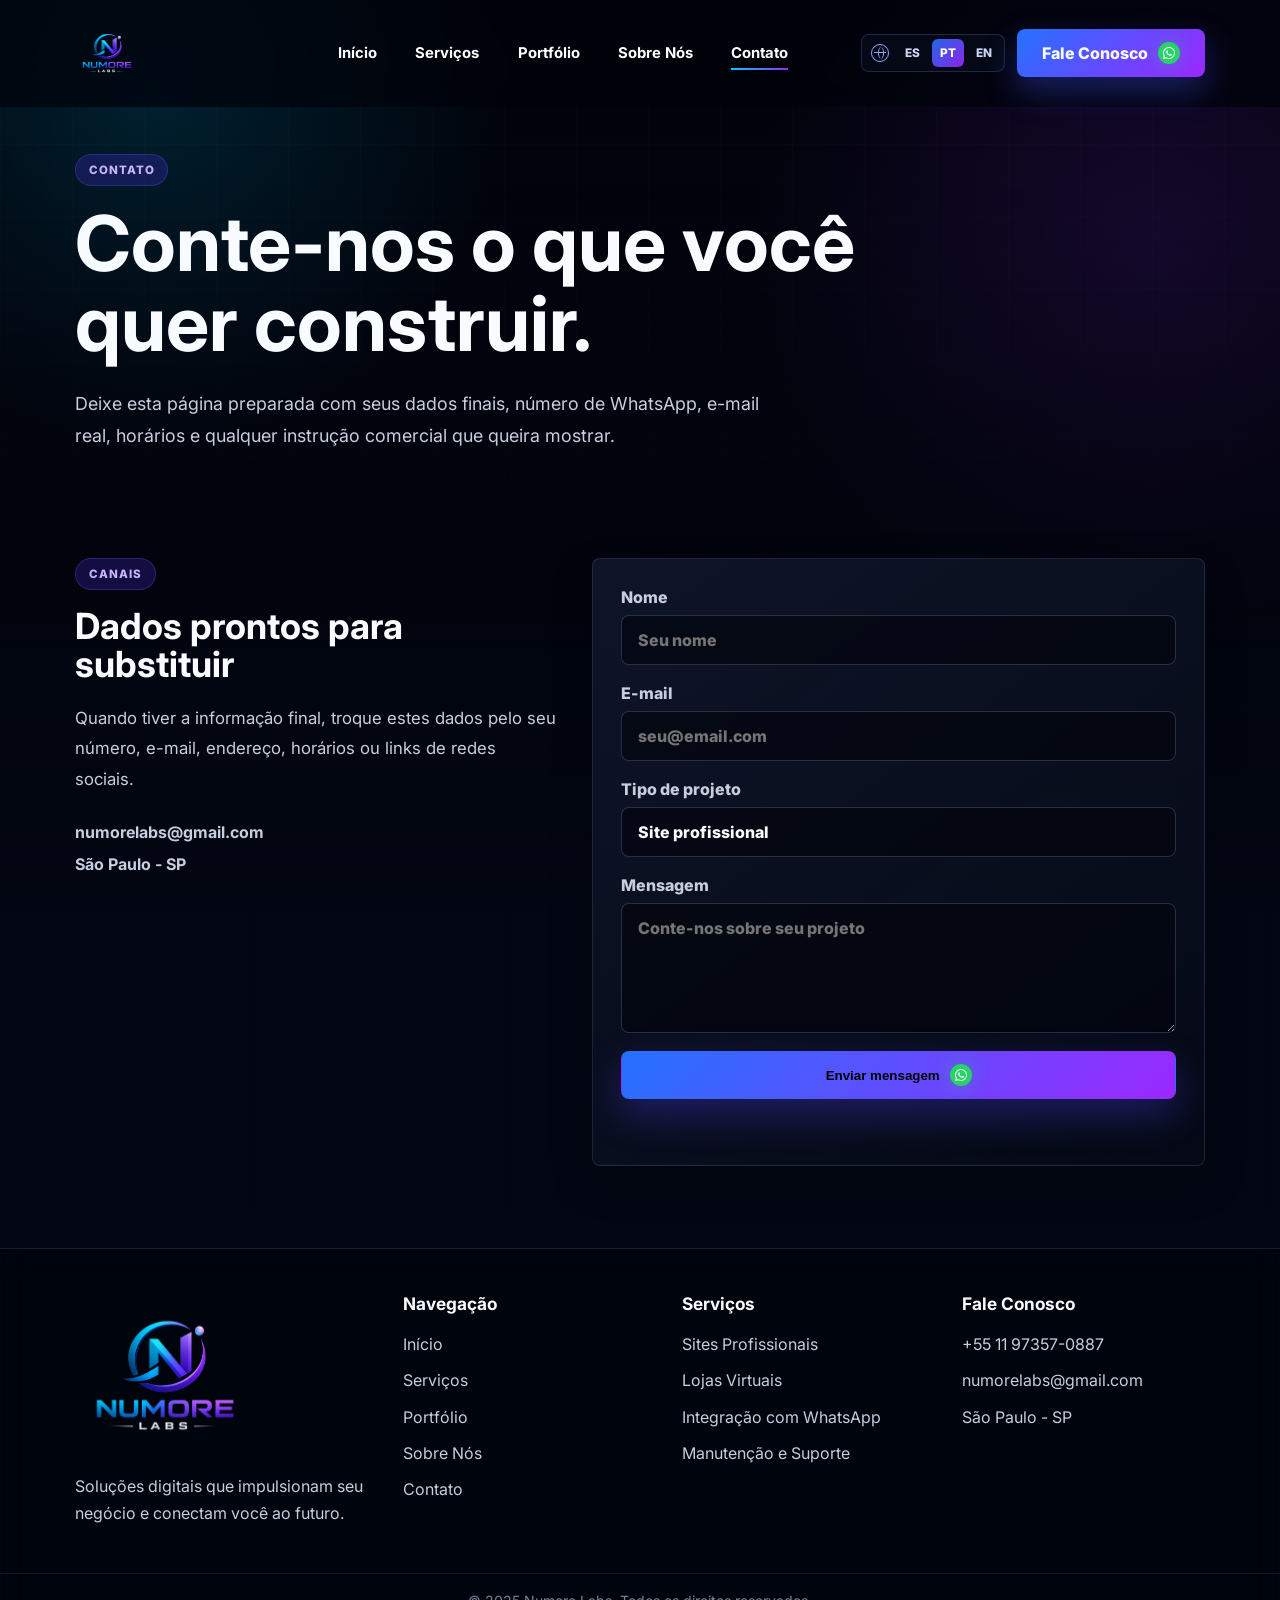
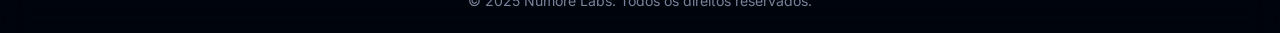
==== contacto.html @ 479042dc "Remove pending WhatsApp contact link" ====
﻿<!DOCTYPE html>
<html lang="pt-BR">
  <head>
    <meta charset="UTF-8" />
    <meta name="viewport" content="width=device-width, initial-scale=1.0" />
    <meta name="description" content="Contato da Numore Labs para solicitar uma proposta web." data-i18n-meta="meta.contact" />
    <title data-i18n-title="title.contact">Contato | Numore Labs</title>
    <link rel="icon" type="image/png" href="assets/numore-logo.png" />
    <link rel="apple-touch-icon" href="assets/numore-logo.png" />
    <link rel="preconnect" href="https://fonts.googleapis.com" />
    <link rel="preconnect" href="https://fonts.gstatic.com" crossorigin />
    <link href="https://fonts.googleapis.com/css2?family=Inter:wght@400;500;600;700;800&display=swap" rel="stylesheet" />
    <link rel="stylesheet" href="styles.css" />
  </head>
  <body data-page="contacto">
    <header class="site-header" data-header><a class="brand" href="index.html" aria-label="Numore Labs"><img src="assets/numore-logo.png" alt="Logo Numore Labs" /></a><nav class="mobile-quick-nav" aria-label="Navegación rápida"><a href="servicios.html" data-i18n="nav.services">Serviços</a><a href="portafolio.html" data-i18n="nav.portfolio">Portfólio</a></nav><button class="menu-toggle" type="button" aria-label="Abrir menu" aria-expanded="false" data-menu-toggle><span></span><span></span><span></span></button><nav class="main-nav" data-nav><a href="index.html" data-nav-page="inicio" data-i18n="nav.home">InÃ­cio</a><a href="servicios.html" data-nav-page="servicios" data-i18n="nav.services">ServiÃ§os</a><a href="portafolio.html" data-nav-page="portafolio" data-i18n="nav.portfolio">PortfÃ³lio</a><a href="sobre-nosotros.html" data-nav-page="nosotros" data-i18n="nav.about">Sobre NÃ³s</a><a href="contacto.html" data-nav-page="contacto" data-i18n="nav.contact">Contato</a></nav><div class="header-actions"><div class="language-switcher" aria-label="Idioma"><span class="language-icon" aria-hidden="true"></span><button type="button" data-lang="es">ES</button><button type="button" data-lang="pt">PT</button><button type="button" data-lang="en">EN</button></div><a class="header-cta whatsapp-link" href="contacto.html"><span data-i18n="common.talk">Fale Conosco</span><span class="wa-icon" aria-hidden="true"></span></a></div></header>
    <main>
      <section class="page-hero section-shell"><span class="eyebrow" data-i18n="nav.contact">Contato</span><h1 data-i18n="contact.heroTitle">Conte-nos o que vocÃª quer construir.</h1><p data-i18n="contact.heroText">Deixe esta pÃ¡gina preparada com seus dados finais, nÃºmero de WhatsApp, e-mail real, horÃ¡rios e qualquer instruÃ§Ã£o comercial que queira mostrar.</p></section>
      <section class="contact section-shell">
        <div class="contact-copy"><span class="section-kicker" data-i18n="contact.channels">Canais</span><h2 data-i18n="contact.infoTitle">Dados prontos para substituir</h2><p data-i18n="contact.infoText">Quando tiver a informaÃ§Ã£o final, troque estes dados pelo seu nÃºmero, e-mail, endereÃ§o, horÃ¡rios ou links de redes sociais.</p><div class="contact-list"><a href="mailto:numorelabs@gmail.com">numorelabs@gmail.com</a><span data-i18n="footer.location">SÃ£o Paulo - SP</span></div></div>
        <form class="contact-form" data-contact-form>
          <label><span data-i18n="form.name">Nome</span><input type="text" name="name" placeholder="Seu nome" data-i18n-placeholder="form.namePlaceholder" required /></label>
          <label><span data-i18n="form.email">E-mail</span><input type="email" name="email" placeholder="seu@email.com" data-i18n-placeholder="form.emailPlaceholder" required /></label>
          <label><span data-i18n="form.project">Tipo de projeto</span><select name="project"><option data-i18n="form.optionWeb">Site profissional</option><option data-i18n="form.optionStore">Loja virtual</option><option data-i18n="form.optionWhatsapp">IntegraÃ§Ã£o com WhatsApp</option><option data-i18n="form.optionSupport">ManutenÃ§Ã£o e suporte</option></select></label>
          <label><span data-i18n="form.message">Mensagem</span><textarea name="message" rows="5" placeholder="Conte-nos sobre seu projeto" data-i18n-placeholder="form.messagePlaceholder" required></textarea></label>
          <button class="btn btn-primary whatsapp-link" type="submit"><span data-i18n="form.submit">Enviar mensagem</span><span class="wa-icon" aria-hidden="true"></span></button>
          <p class="form-note" data-form-note aria-live="polite"></p>
        </form>
      </section>
    </main>
    <footer class="site-footer"><div class="footer-grid section-shell"><div class="footer-brand"><img src="assets/numore-logo.png" alt="Logo Numore Labs" /><p data-i18n="footer.blurb">SoluÃ§Ãµes digitais que impulsionam seu negÃ³cio e conectam vocÃª ao futuro.</p></div><div><h3 data-i18n="footer.navigation">NavegaÃ§Ã£o</h3><a href="index.html" data-i18n="nav.home">InÃ­cio</a><a href="servicios.html" data-i18n="nav.services">ServiÃ§os</a><a href="portafolio.html" data-i18n="nav.portfolio">PortfÃ³lio</a><a href="sobre-nosotros.html" data-i18n="nav.about">Sobre NÃ³s</a><a href="contacto.html" data-i18n="nav.contact">Contato</a></div><div><h3 data-i18n="nav.services">ServiÃ§os</h3><a href="servicios.html#sitios-profesionales" data-i18n="services.web.title">Sites Profissionais</a><a href="servicios.html#tiendas-virtuales" data-i18n="services.store.title">Lojas Virtuais</a><a href="servicios.html#whatsapp" data-i18n="services.whatsapp.title">IntegraÃ§Ã£o com WhatsApp</a><a href="servicios.html#mantenimiento" data-i18n="services.support.title">ManutenÃ§Ã£o e Suporte</a></div><div><h3 data-i18n="common.talk">Fale Conosco</h3><a href="#">+55 11 97357-0887</a><a href="mailto:numorelabs@gmail.com">numorelabs@gmail.com</a><span data-i18n="footer.location">SÃ£o Paulo - SP</span></div></div><p class="copyright" data-i18n="footer.copy">Â© 2025 Numore Labs. Todos os direitos reservados.</p></footer>
    <script src="script.js"></script>
  </body>
</html>
---- styles.css ----
:root {
  --bg: #020611;
  --bg-soft: #050a18;
  --panel: rgba(11, 17, 33, 0.82);
  --panel-strong: rgba(13, 20, 38, 0.94);
  --line: rgba(123, 151, 230, 0.18);
  --text: #f8fbff;
  --muted: #c7cede;
  --blue: #2472ff;
  --cyan: #00c8ff;
  --purple: #9c28ff;
  --green: #36ff86;
  --shadow: 0 24px 70px rgba(0, 0, 0, 0.48);
}

* {
  box-sizing: border-box;
}

html {
  overflow-x: hidden;
  scroll-behavior: smooth;
}

body {
  position: relative;
  margin: 0;
  min-height: 100vh;
  color: var(--text);
  font-family: "Inter", Arial, sans-serif;
  background:
    radial-gradient(circle at 12% 6%, rgba(0, 200, 255, 0.18), transparent 22rem),
    radial-gradient(circle at 90% 15%, rgba(156, 40, 255, 0.18), transparent 25rem),
    linear-gradient(180deg, #01030a 0%, #030714 38%, #030713 100%);
  overflow-x: hidden;
}

body::before {
  position: fixed;
  inset: 0;
  z-index: 0;
  pointer-events: none;
  content: "";
  background: linear-gradient(180deg, rgba(1, 3, 10, 0.08), rgba(1, 3, 10, 0.7) 42rem);
}

body::after {
  position: fixed;
  inset: 0;
  z-index: 0;
  pointer-events: none;
  content: "";
  background:
    linear-gradient(rgba(255, 255, 255, 0.018) 1px, transparent 1px),
    linear-gradient(90deg, rgba(255, 255, 255, 0.018) 1px, transparent 1px);
  background-size: 72px 72px, 72px 72px;
  mask-image: linear-gradient(to bottom, black, transparent 44rem);
}

main {
  position: relative;
  z-index: 1;
}

main::before {
  position: absolute;
  inset: 620px 0 auto;
  z-index: -1;
  height: calc(100% - 620px);
  content: "";
  background: linear-gradient(180deg, rgba(3, 7, 19, 0.3), rgba(3, 7, 19, 0.92) 18rem);
}

a {
  color: inherit;
  text-decoration: none;
}

img {
  display: block;
  max-width: 100%;
}

.section-shell {
  width: min(1130px, calc(100% - 40px));
  margin: 0 auto;
}

.site-header {
  position: fixed;
  top: 0;
  left: 0;
  z-index: 20;
  display: grid;
  width: 100%;
  grid-template-columns: auto 1fr auto;
  align-items: center;
  gap: 28px;
  padding: 24px max(22px, calc((100vw - 1130px) / 2));
  border-bottom: 1px solid transparent;
  background: rgba(1, 4, 12, 0.74);
  backdrop-filter: blur(18px);
  transition: border-color 180ms ease, background 180ms ease;
}

.header-actions {
  display: flex;
  align-items: center;
  gap: 12px;
}

.site-footer {
  position: relative;
  z-index: 1;
}

.site-header.is-scrolled {
  border-color: var(--line);
  background: rgba(2, 4, 12, 0.94);
}

.brand img {
  width: 190px;
  height: 58px;
  object-fit: contain;
  object-position: left center;
}

.main-nav {
  display: flex;
  align-items: center;
  justify-content: center;
  gap: clamp(22px, 3vw, 42px);
  color: #ffffff;
  font-size: 0.93rem;
  font-weight: 700;
}

.mobile-quick-nav {
  display: none;
}

.main-nav a {
  position: relative;
  padding: 8px 0;
  transition: color 180ms ease;
}

.main-nav a::after {
  position: absolute;
  right: 0;
  bottom: 0;
  left: 0;
  height: 2px;
  content: "";
  background: linear-gradient(90deg, var(--cyan), var(--purple));
  transform: scaleX(0);
  transform-origin: left;
  transition: transform 180ms ease;
}

.main-nav a:hover,
.main-nav a.is-active {
  color: var(--text);
}

.main-nav a:hover::after,
.main-nav a.is-active::after {
  transform: scaleX(1);
}

.header-cta,
.btn {
  display: inline-flex;
  min-height: 48px;
  align-items: center;
  justify-content: center;
  border-radius: 8px;
  font-weight: 800;
  transition: transform 180ms ease, border-color 180ms ease, box-shadow 180ms ease;
}

.header-cta {
  min-width: 150px;
  padding: 0 25px;
  background: linear-gradient(135deg, var(--blue), var(--purple));
  box-shadow: 0 14px 32px rgba(65, 89, 255, 0.34);
}

.whatsapp-link {
  gap: 10px;
}

.whatsapp-link [data-i18n] {
  white-space: nowrap;
}

.wa-icon {
  position: relative;
  display: inline-grid;
  width: 22px;
  height: 22px;
  flex: 0 0 22px;
  place-items: center;
  border: 0;
  border-radius: 50%;
  background: #25d366;
  box-shadow: 0 0 18px rgba(37, 211, 102, 0.36);
}

.wa-icon::before {
  content: "";
  width: 14px;
  height: 14px;
  background: #ffffff;
  -webkit-mask: url("data:image/svg+xml,%3Csvg xmlns='http://www.w3.org/2000/svg' viewBox='0 0 448 512'%3E%3Cpath d='M380.9 97.1C339 55.1 283.2 32 223.9 32 101 32 1 132 1 254.8c0 39.3 10.3 77.7 29.9 111.5L0 480l116.4-30.5c32.6 17.8 69.4 27.2 107.5 27.2h.1c122.8 0 222.8-100 222.9-222.8 0-59.4-23.1-115.2-66-156.8zM224 439.1h-.1c-33.7 0-66.7-9.1-95.6-26.2l-6.9-4.1-69 18.1 18.4-67.3-4.5-6.9c-18.8-29.9-28.8-64.4-28.8-99.9C37.5 150.6 121.7 66.4 224.1 66.4c49.7 0 96.4 19.4 131.6 54.6 35.1 35.2 54.5 81.9 54.4 131.6-.1 102.4-83.8 186.5-186.1 186.5zm101.2-138.2c-5.5-2.8-32.8-16.2-37.9-18-5.1-1.9-8.8-2.8-12.5 2.8-3.7 5.5-14.3 18-17.6 21.8-3.2 3.7-6.5 4.2-12 1.4-32.6-16.3-54-29.1-75.5-66-5.7-9.8 5.7-9.1 16.3-30.3 1.8-3.7.9-6.9-.5-9.7-1.4-2.8-12.5-30.1-17.1-41.2-4.5-10.8-9.1-9.3-12.5-9.5-3.2-.2-6.9-.2-10.6-.2-3.7 0-9.7 1.4-14.8 6.9-5.1 5.5-19.4 18.9-19.4 46.1 0 27.2 19.9 53.5 22.6 57.2 2.8 3.7 39.1 59.7 94.8 83.8 35.2 15.2 49 16.5 66.6 13.8 10.7-1.6 32.8-13.4 37.4-26.4 4.6-13 4.6-24.1 3.2-26.4-1.3-2.5-5-3.9-10.5-6.7z'/%3E%3C/svg%3E") center / contain no-repeat;
  mask: url("data:image/svg+xml,%3Csvg xmlns='http://www.w3.org/2000/svg' viewBox='0 0 448 512'%3E%3Cpath d='M380.9 97.1C339 55.1 283.2 32 223.9 32 101 32 1 132 1 254.8c0 39.3 10.3 77.7 29.9 111.5L0 480l116.4-30.5c32.6 17.8 69.4 27.2 107.5 27.2h.1c122.8 0 222.8-100 222.9-222.8 0-59.4-23.1-115.2-66-156.8zM224 439.1h-.1c-33.7 0-66.7-9.1-95.6-26.2l-6.9-4.1-69 18.1 18.4-67.3-4.5-6.9c-18.8-29.9-28.8-64.4-28.8-99.9C37.5 150.6 121.7 66.4 224.1 66.4c49.7 0 96.4 19.4 131.6 54.6 35.1 35.2 54.5 81.9 54.4 131.6-.1 102.4-83.8 186.5-186.1 186.5zm101.2-138.2c-5.5-2.8-32.8-16.2-37.9-18-5.1-1.9-8.8-2.8-12.5 2.8-3.7 5.5-14.3 18-17.6 21.8-3.2 3.7-6.5 4.2-12 1.4-32.6-16.3-54-29.1-75.5-66-5.7-9.8 5.7-9.1 16.3-30.3 1.8-3.7.9-6.9-.5-9.7-1.4-2.8-12.5-30.1-17.1-41.2-4.5-10.8-9.1-9.3-12.5-9.5-3.2-.2-6.9-.2-10.6-.2-3.7 0-9.7 1.4-14.8 6.9-5.1 5.5-19.4 18.9-19.4 46.1 0 27.2 19.9 53.5 22.6 57.2 2.8 3.7 39.1 59.7 94.8 83.8 35.2 15.2 49 16.5 66.6 13.8 10.7-1.6 32.8-13.4 37.4-26.4 4.6-13 4.6-24.1 3.2-26.4-1.3-2.5-5-3.9-10.5-6.7z'/%3E%3C/svg%3E") center / contain no-repeat;
}

.wa-icon::after {
  content: "";
  display: none;
}

.language-switcher {
  display: inline-flex;
  min-height: 38px;
  align-items: center;
  gap: 4px;
  border: 1px solid rgba(123, 151, 230, 0.22);
  border-radius: 8px;
  background: rgba(7, 12, 26, 0.78);
  padding: 4px;
}

.language-icon {
  position: relative;
  width: 18px;
  height: 18px;
  margin: 0 3px 0 5px;
  border: 1.6px solid #8ea8ff;
  border-radius: 50%;
}

.language-icon::before,
.language-icon::after {
  position: absolute;
  content: "";
  border-color: #8ea8ff;
}

.language-icon::before {
  top: 2px;
  bottom: 2px;
  left: 6px;
  width: 4px;
  border-right: 1px solid #8ea8ff;
  border-left: 1px solid #8ea8ff;
  border-radius: 50%;
}

.language-icon::after {
  top: 7px;
  right: 2px;
  left: 2px;
  border-top: 1px solid #8ea8ff;
}

.language-switcher button {
  min-width: 32px;
  height: 28px;
  border: 0;
  border-radius: 6px;
  color: #cdd6f3;
  background: transparent;
  cursor: pointer;
  font: inherit;
  font-size: 0.74rem;
  font-weight: 800;
}

.language-switcher button.is-active {
  color: #fff;
  background: linear-gradient(135deg, rgba(36, 114, 255, 0.9), rgba(156, 40, 255, 0.9));
}

.btn {
  padding: 0 28px;
  border: 1px solid transparent;
}

.btn:hover,
.header-cta:hover {
  transform: translateY(-2px);
}

.btn-primary {
  background: linear-gradient(135deg, var(--blue), var(--purple));
  box-shadow: 0 16px 38px rgba(78, 64, 255, 0.32);
}

.btn-outline {
  border-color: rgba(128, 164, 255, 0.42);
  background: rgba(12, 17, 34, 0.68);
}

.btn-outline:hover {
  border-color: var(--green);
  box-shadow: 0 16px 32px rgba(54, 255, 134, 0.14);
}

.menu-toggle {
  display: none;
  width: 46px;
  height: 46px;
  border: 1px solid var(--line);
  border-radius: 8px;
  background: rgba(9, 14, 28, 0.82);
}

.menu-toggle span {
  display: block;
  width: 18px;
  height: 2px;
  margin: 4px auto;
  background: var(--text);
}

.hero {
  display: grid;
  overflow: hidden;
  min-height: 520px;
  grid-template-columns: minmax(470px, 0.82fr) minmax(520px, 1.18fr);
  align-items: center;
  gap: 34px;
  padding: 120px 0 34px;
}

.eyebrow,
.section-kicker {
  display: inline-flex;
  width: fit-content;
  align-items: center;
  border: 1px solid rgba(117, 88, 255, 0.28);
  border-radius: 999px;
  color: #c7b6ff;
  background: rgba(88, 45, 255, 0.22);
  font-size: 0.72rem;
  font-weight: 800;
  letter-spacing: 0.08em;
  padding: 8px 13px;
  text-transform: uppercase;
}

.hero h1,
.section-heading h2,
.about-panel h2,
.contact-copy h2 {
  margin: 18px 0 0;
  line-height: 1.04;
  letter-spacing: 0;
}

.hero h1 {
  max-width: 560px;
  font-size: clamp(2.65rem, 4.2vw, 3.45rem);
  font-weight: 800;
}

.hero h1 {
  color: var(--text);
}

.hero h1 span {
  display: block;
  color: var(--text);
}

.hero h1 .hero-accent {
  background: linear-gradient(100deg, var(--cyan), var(--blue) 46%, var(--purple) 92%);
  -webkit-background-clip: text;
  background-clip: text;
  color: transparent;
}

.hero-copy p {
  max-width: 545px;
  margin: 22px 0 0;
  color: #e0e5f1;
  font-size: 1rem;
  line-height: 1.72;
}

.hero-actions {
  display: flex;
  flex-wrap: wrap;
  gap: 16px;
  margin-top: 30px;
}

.hero-features {
  display: flex;
  flex-wrap: wrap;
  width: 660px;
  max-width: calc(100vw - 40px);
  gap: 16px 22px;
  margin-top: 34px;
  color: #eef3ff;
  font-size: 0.78rem;
}

.hero-features span {
  display: inline-flex;
  align-items: center;
  gap: 8px;
}

.hero-features span + span {
  border-left: 1px solid rgba(141, 159, 213, 0.38);
  padding-left: 22px;
}

.hero-features span::before {
  width: 10px;
  height: 10px;
  border: 1px solid var(--cyan);
  border-radius: 3px;
  content: "";
  box-shadow: 0 0 16px rgba(8, 217, 255, 0.65);
}

.hero-visual {
  position: relative;
  overflow: hidden;
  isolation: isolate;
  min-height: 360px;
  perspective: 1100px;
}

.hero-visual::before {
  position: absolute;
  inset: 7% 4% 0;
  content: "";
  background:
    radial-gradient(circle at 78% 34%, rgba(157, 45, 255, 0.36), transparent 18rem),
    radial-gradient(circle at 26% 44%, rgba(8, 217, 255, 0.22), transparent 19rem);
  filter: blur(24px);
}

.hero-photo {
  min-height: 420px;
  border-radius: 8px;
  perspective: none;
}

.hero-photo::before {
  inset: 0;
  z-index: 1;
  background:
    linear-gradient(90deg, rgba(2, 6, 15, 0.58) 0%, rgba(2, 6, 15, 0.18) 45%, rgba(2, 6, 15, 0.42) 100%),
    radial-gradient(circle at 72% 82%, rgba(156, 40, 255, 0.22), transparent 16rem);
  filter: none;
}

.hero-photo::after {
  position: absolute;
  inset: auto 0 0;
  z-index: 2;
  height: 42%;
  content: "";
  background: linear-gradient(180deg, transparent, rgba(2, 5, 13, 0.92));
}

.hero-photo img {
  width: 112%;
  height: 100%;
  min-height: 420px;
  object-fit: cover;
  object-position: center;
  border-radius: 8px;
  filter: saturate(1.05) contrast(1.05) brightness(0.86);
  box-shadow: 0 24px 70px rgba(0, 0, 0, 0.55);
  transform: translateX(-5%);
}

.laptop {
  position: relative;
  transform: translateX(4px) scale(0.9) rotateY(-12deg) rotateX(4deg) rotateZ(-5deg);
  transform-origin: center;
}

.laptop-screen {
  position: relative;
  overflow: hidden;
  min-height: 330px;
  border: 2px solid rgba(160, 177, 235, 0.28);
  border-radius: 15px;
  background:
    radial-gradient(circle at 76% 46%, rgba(8, 217, 255, 0.2), transparent 13rem),
    radial-gradient(circle at 88% 70%, rgba(157, 45, 255, 0.38), transparent 12rem),
    linear-gradient(135deg, #071029, #03040d 64%);
  box-shadow: var(--shadow);
}

.laptop-screen::after {
  position: absolute;
  right: 34px;
  bottom: 32px;
  width: 190px;
  height: 130px;
  content: "";
  background-image: radial-gradient(rgba(61, 109, 255, 0.75) 1px, transparent 1px);
  background-size: 13px 13px;
  opacity: 0.58;
}

.mock-header {
  display: flex;
  align-items: center;
  justify-content: space-between;
  padding: 22px 28px;
  border-bottom: 1px solid rgba(108, 132, 220, 0.13);
}

.mock-header img {
  width: 130px;
  height: 44px;
  object-fit: contain;
  object-position: left center;
}

.mock-header div {
  display: flex;
  gap: 18px;
}

.mock-header span {
  width: 42px;
  height: 3px;
  border-radius: 99px;
  background: rgba(211, 224, 255, 0.54);
}

.mock-header span:first-child {
  background: var(--blue);
}

.mock-content {
  position: relative;
  z-index: 1;
  display: grid;
  grid-template-columns: 1fr 0.85fr;
  align-items: center;
  gap: 12px;
  padding: 46px 36px 56px;
}

.mock-content strong {
  display: block;
  max-width: 300px;
  color: var(--text);
  font-size: clamp(1.55rem, 2.35vw, 2.35rem);
  line-height: 1.06;
}

.mock-content strong em {
  color: var(--cyan);
  font-style: normal;
}

.mock-content p {
  max-width: 310px;
  color: var(--muted);
  font-size: 0.9rem;
  line-height: 1.7;
}

.mock-content img {
  width: 260px;
  justify-self: end;
  filter: drop-shadow(0 0 42px rgba(63, 95, 255, 0.62));
}

.mock-button {
  display: block;
  width: 118px;
  height: 34px;
  border: 1px solid rgba(102, 151, 255, 0.62);
  border-radius: 7px;
  background: linear-gradient(135deg, rgba(0, 198, 255, 0.2), rgba(157, 45, 255, 0.16));
}

.laptop-base {
  width: 92%;
  height: 34px;
  margin: -2px auto 0;
  border-radius: 0 0 26px 26px;
  background: linear-gradient(180deg, #161c31, #070a12);
  box-shadow: 0 26px 45px rgba(65, 50, 160, 0.34);
}

.section-block,
.contact {
  padding: 42px 0;
}

.hero + .section-block {
  margin-top: -44px;
}

.section-heading {
  display: grid;
  grid-template-columns: 1fr auto;
  align-items: end;
  gap: 24px;
  margin-bottom: 28px;
}

.section-heading h2,
.about-panel h2,
.contact-copy h2 {
  max-width: 560px;
  font-size: clamp(1.85rem, 3vw, 2.25rem);
}

.section-heading a {
  color: #4d86ff;
  font-weight: 800;
  font-size: 0.92rem;
}

.section-heading a::after,
.service-card a::after {
  content: " →";
}

.service-grid {
  display: grid;
  grid-template-columns: repeat(4, 1fr);
  gap: 22px;
}

.service-card,
.about-panel,
.contact-form,
.project-card {
  border: 1px solid rgba(125, 151, 216, 0.18);
  border-radius: 8px;
  background: linear-gradient(145deg, rgba(16, 23, 43, 0.9), rgba(6, 10, 22, 0.78));
  backdrop-filter: blur(16px);
  box-shadow: 0 16px 42px rgba(0, 0, 0, 0.22);
}

.service-card {
  display: block;
  min-height: 250px;
  padding: 24px 22px;
  transition: transform 180ms ease, border-color 180ms ease;
}

.service-card:hover {
  border-color: rgba(8, 217, 255, 0.4);
  transform: translateY(-5px);
}

.icon-box {
  display: grid;
  width: 56px;
  height: 56px;
  place-items: center;
  border-radius: 50%;
  color: var(--cyan);
  background: radial-gradient(circle at 35% 25%, rgba(8, 217, 255, 0.34), rgba(87, 35, 255, 0.48));
  font-size: 1.35rem;
}

.icon-box svg {
  width: 28px;
  height: 28px;
  fill: none;
  stroke: currentColor;
  stroke-linecap: round;
  stroke-linejoin: round;
  stroke-width: 2;
}

.service-card h3,
.footer-grid h3 {
  margin: 22px 0 0;
  font-size: 1.08rem;
}

.service-card p {
  margin: 14px 0 18px;
  color: #cbd3e3;
  font-size: 0.93rem;
  line-height: 1.7;
}

.service-card span {
  color: #4d86ff;
  font-weight: 800;
}

.service-card span::after {
  content: " →";
}

.portfolio-grid {
  display: grid;
  grid-template-columns: repeat(3, 1fr);
  gap: 18px;
}

.project-card {
  position: relative;
  display: flex;
  overflow: hidden;
  min-height: 154px;
  flex-direction: column;
  justify-content: flex-end;
  padding: 20px;
}

.project-card::before {
  position: absolute;
  inset: 0;
  z-index: 0;
  content: "";
  background: var(--project-bg);
}

.project-card::after {
  position: absolute;
  inset: 0;
  z-index: 0;
  content: "";
  background: linear-gradient(180deg, transparent, rgba(1, 3, 10, 0.82));
}

.project-card img {
  position: absolute;
  inset: 0;
  z-index: 0;
  width: 100%;
  height: 100%;
  object-fit: cover;
  filter: saturate(1.05) contrast(1.02) brightness(0.82);
  transition: transform 220ms ease;
}

.project-card:hover img {
  transform: scale(1.05);
}

.project-card span,
.project-card h3 {
  position: relative;
  z-index: 1;
}

.project-card span {
  color: #cad4ed;
  font-size: 0.78rem;
  font-weight: 800;
  text-transform: uppercase;
}

.project-card h3 {
  max-width: 210px;
  margin: 8px 0 0;
  font-size: 1.04rem;
}

.food {
  --project-bg:
    radial-gradient(circle at 74% 40%, #ffad32 0 11%, transparent 12%),
    radial-gradient(circle at 77% 60%, #7a3215 0 16%, transparent 17%),
    linear-gradient(135deg, #150806, #30200f);
}

.auto {
  --project-bg:
    radial-gradient(ellipse at 75% 61%, rgba(218, 227, 255, 0.42) 0 16%, transparent 17%),
    linear-gradient(135deg, #05070e, #172134);
}

.studio {
  --project-bg:
    radial-gradient(circle at 80% 60%, #e0e4eb 0 20%, transparent 21%),
    linear-gradient(135deg, #f5f7fb, #dfe5ec);
  color: #101522;
}

.launch {
  --project-bg:
    radial-gradient(circle at 78% 38%, #ff69dd 0 9%, transparent 10%),
    radial-gradient(circle at 74% 68%, rgba(255, 222, 97, 0.52), transparent 20%),
    linear-gradient(135deg, #191052, #7811d8 54%, #080615);
}

.rutfit {
  --project-bg:
    radial-gradient(circle at 70% 42%, rgba(54, 255, 134, 0.24), transparent 13rem),
    linear-gradient(135deg, #081329, #050813 70%);
}

.rutfit img {
  inset: 22%;
  width: 56%;
  height: 56%;
  object-fit: contain;
  filter: drop-shadow(0 20px 32px rgba(0, 0, 0, 0.4));
}

.about-panel {
  display: grid;
  grid-template-columns: 0.95fr 1.05fr;
  align-items: center;
  gap: 34px;
  padding: clamp(26px, 5vw, 50px);
}

.about-panel p,
.contact-copy p {
  margin: 0;
  color: var(--muted);
  font-size: 1.05rem;
  line-height: 1.8;
}

.contact {
  display: grid;
  grid-template-columns: 0.88fr 1.12fr;
  align-items: start;
  gap: 36px;
}

.contact-copy p {
  margin-top: 20px;
  max-width: 500px;
}

.contact-list {
  display: grid;
  gap: 12px;
  margin-top: 28px;
  color: var(--muted);
  font-weight: 700;
}

.contact-list a:hover,
.footer-grid a:hover {
  color: var(--cyan);
}

.contact-form {
  display: grid;
  gap: 18px;
  padding: 28px;
}

.contact-form label {
  display: grid;
  gap: 8px;
  color: var(--muted);
  font-weight: 800;
}

.contact-form input,
.contact-form select,
.contact-form textarea {
  width: 100%;
  border: 1px solid rgba(126, 152, 220, 0.28);
  border-radius: 8px;
  color: var(--text);
  background: rgba(3, 6, 16, 0.72);
  font: inherit;
  outline: none;
  padding: 14px 16px;
  resize: vertical;
}

.contact-form input:focus,
.contact-form select:focus,
.contact-form textarea:focus {
  border-color: var(--cyan);
  box-shadow: 0 0 0 4px rgba(8, 217, 255, 0.1);
}

.contact-form select {
  appearance: none;
}

.page-hero {
  padding: 154px 0 64px;
}

.page-hero h1 {
  max-width: 860px;
  margin: 18px 0 0;
  font-size: clamp(2.5rem, 6vw, 5.2rem);
  line-height: 1.04;
}

.page-hero p {
  max-width: 720px;
  margin: 24px 0 0;
  color: var(--muted);
  font-size: 1.12rem;
  line-height: 1.8;
}

.split-panel,
.detail-card,
.story-card,
.case-card,
.cta-band {
  border: 1px solid var(--line);
  border-radius: 8px;
  background: linear-gradient(145deg, rgba(16, 22, 42, 0.92), rgba(5, 8, 19, 0.86));
  backdrop-filter: blur(16px);
  box-shadow: 0 16px 42px rgba(0, 0, 0, 0.22);
}

.split-panel {
  display: grid;
  grid-template-columns: 0.9fr 1.1fr;
  gap: 36px;
  padding: clamp(26px, 5vw, 50px);
}

.split-panel h2,
.cta-band h2 {
  max-width: 620px;
  margin: 18px 0 0;
  font-size: clamp(2rem, 4vw, 3.2rem);
  line-height: 1.05;
}

.process-list {
  display: grid;
  gap: 16px;
}

.process-list article {
  border-left: 2px solid rgba(8, 217, 255, 0.55);
  padding-left: 18px;
}

.process-list span,
.detail-card > span {
  color: var(--cyan);
  font-weight: 800;
}

.process-list h3,
.detail-card h2,
.story-card h2,
.case-card h2 {
  margin: 8px 0 0;
}

.process-list p,
.detail-card p,
.detail-card li,
.story-card p,
.case-card p {
  color: var(--muted);
  line-height: 1.75;
}

.cta-band {
  display: flex;
  align-items: center;
  justify-content: space-between;
  gap: 28px;
  margin-top: 64px;
  margin-bottom: 72px;
  padding: clamp(24px, 5vw, 48px);
}

.detail-list {
  display: grid;
  gap: 22px;
  padding-bottom: 72px;
}

.detail-card {
  display: grid;
  grid-template-columns: 82px 1fr;
  gap: 24px;
  scroll-margin-top: 112px;
  padding: clamp(24px, 4vw, 42px);
}

.detail-card h2 {
  font-size: clamp(1.65rem, 3vw, 2.55rem);
}

.detail-card ul {
  display: grid;
  gap: 10px;
  margin: 18px 0 24px;
  padding-left: 18px;
}

.case-grid,
.story-grid {
  display: grid;
  gap: 22px;
  padding-bottom: 72px;
}

.case-grid {
  grid-template-columns: repeat(2, 1fr);
}

.case-card {
  padding: 18px;
}

.case-card .project-card {
  min-height: 220px;
  margin-bottom: 22px;
}

.case-card h2 {
  font-size: 1.45rem;
}

.case-card a {
  display: inline-block;
  color: #5b91ff;
  font-weight: 800;
  margin-top: 8px;
}

.case-card a::after {
  content: " →";
}

.story-grid {
  grid-template-columns: repeat(3, 1fr);
}

.story-card {
  padding: clamp(22px, 4vw, 34px);
}

.form-note {
  min-height: 20px;
  margin: 0;
  color: var(--green);
  font-size: 0.92rem;
}

.site-footer {
  border-top: 1px solid var(--line);
  margin-top: 40px;
  background: rgba(1, 3, 10, 0.68);
  backdrop-filter: blur(16px);
}

.footer-grid {
  display: grid;
  grid-template-columns: 1.2fr repeat(3, 1fr);
  gap: 36px;
  padding-top: 44px;
  padding-bottom: 30px;
}

.footer-brand img {
  width: 180px;
}

.footer-brand p,
.footer-grid a,
.footer-grid span {
  color: var(--muted);
  line-height: 1.7;
}

.footer-brand p {
  max-width: 290px;
}

.footer-grid div:not(.footer-brand) {
  display: grid;
  align-content: start;
  gap: 9px;
}

.footer-grid h3 {
  margin: 0 0 8px;
}

.copyright {
  margin: 0;
  border-top: 1px solid rgba(120, 156, 255, 0.12);
  color: #78839a;
  font-size: 0.88rem;
  padding: 18px 20px 24px;
  text-align: center;
}

.social-row {
  display: flex;
  gap: 12px;
  margin-top: 18px;
}

.social-row a {
  display: grid;
  width: 28px;
  height: 28px;
  place-items: center;
  border-radius: 50%;
  background: rgba(255, 255, 255, 0.08);
  color: #ffffff;
  font-size: 0.78rem;
  font-weight: 800;
}

@media (max-width: 980px) {
  .site-header {
    grid-template-columns: auto 1fr auto auto;
    gap: 10px;
    padding: 12px 16px;
    background: rgba(1, 4, 12, 0.44);
    backdrop-filter: blur(14px);
  }

  .site-header.is-scrolled {
    background: rgba(2, 4, 12, 0.68);
  }

  .brand img {
    width: 132px;
    height: 42px;
  }

  .mobile-quick-nav {
    display: flex;
    min-width: 0;
    align-items: center;
    justify-content: center;
    gap: 10px;
    font-size: 0.78rem;
    font-weight: 800;
  }

  .mobile-quick-nav a {
    border: 1px solid rgba(123, 151, 230, 0.2);
    border-radius: 999px;
    background: rgba(8, 13, 27, 0.3);
    color: #f7fbff;
    padding: 8px 10px;
    white-space: nowrap;
  }

  .header-actions {
    width: auto;
    justify-content: flex-end;
  }

  .menu-toggle {
    display: block;
    width: 40px;
    height: 40px;
  }

  .main-nav {
    position: absolute;
    top: calc(100% + 8px);
    right: 14px;
    display: none;
    width: min(320px, calc(100vw - 40px));
    flex-direction: column;
    align-items: stretch;
    gap: 0;
    border: 1px solid var(--line);
    border-radius: 8px;
    background: rgba(5, 9, 20, 0.98);
    padding: 10px;
    box-shadow: var(--shadow);
  }

  .main-nav.is-open {
    display: flex;
  }

  .main-nav a {
    padding: 14px 12px;
  }

  .header-cta {
    display: none;
  }

  .hero,
  .contact,
  .about-panel,
  .split-panel {
    grid-template-columns: 1fr;
  }

  .hero {
    min-height: auto;
    padding-top: 104px;
  }

  .hero + .section-block {
    margin-top: 0;
  }

  .hero-visual {
    min-height: 390px;
  }

  .service-grid,
  .portfolio-grid,
  .footer-grid,
  .case-grid,
  .story-grid {
    grid-template-columns: repeat(2, 1fr);
  }

  .cta-band {
    align-items: flex-start;
    flex-direction: column;
  }
}

@media (max-width: 680px) {
  .section-shell {
    width: min(100% - 28px, 1120px);
  }

  .site-header {
    padding: 10px 12px;
  }

  .brand img {
    width: 116px;
    height: 38px;
  }

  .language-switcher {
    min-height: 34px;
    padding: 3px;
  }

  .language-icon {
    display: none;
  }

  .language-switcher button {
    min-width: 28px;
    height: 26px;
    font-size: 0.68rem;
  }

  .mobile-quick-nav {
    display: none;
  }

  .hero {
    gap: 32px;
    padding-bottom: 46px;
  }

  .hero h1 {
    max-width: 100%;
    font-size: clamp(2.05rem, 9.5vw, 2.65rem);
    line-height: 1.08;
    text-wrap: balance;
  }

  .hero-actions,
  .btn {
    width: 100%;
  }

  .btn {
    min-height: 46px;
    padding: 0 20px;
  }

  .hero-features {
    display: grid;
  }

  .hero-visual {
    min-height: 320px;
  }

  .laptop {
    transform: none;
  }

  .laptop-screen {
    min-height: 300px;
  }

  .mock-header {
    padding: 18px;
  }

  .mock-header div {
    display: none;
  }

  .mock-content {
    grid-template-columns: 1fr;
    padding: 28px 22px 36px;
  }

  .mock-content img {
    width: 190px;
    justify-self: center;
    opacity: 0.92;
  }

  .section-block,
  .contact {
    padding: 46px 0;
  }

  .page-hero {
    padding: 118px 0 42px;
  }

  .page-hero h1 {
    max-width: 100%;
    font-size: clamp(2rem, 10vw, 2.8rem);
    line-height: 1.08;
    text-wrap: balance;
  }

  .section-heading {
    grid-template-columns: 1fr;
    align-items: start;
  }

  .service-grid,
  .portfolio-grid,
  .footer-grid,
  .case-grid,
  .story-grid {
    grid-template-columns: 1fr;
  }

  .detail-card {
    grid-template-columns: 1fr;
  }

  .service-card,
  .contact-form,
  .story-card {
    padding: 22px;
  }
}

@media (max-width: 420px) {
  .section-shell {
    width: min(100% - 22px, 1120px);
  }

  .hero {
    padding-top: 92px;
  }

  .site-header {
    grid-template-columns: auto 1fr auto auto;
    gap: 6px;
    background: rgba(1, 4, 12, 0.38);
  }

  .header-actions {
    position: static;
    display: flex;
    order: 3;
  }

  .main-nav.is-open {
    top: calc(100% + 8px);
  }

  .brand img {
    width: 102px;
    height: 34px;
  }

  .language-switcher {
    min-height: 30px;
    border-color: rgba(123, 151, 230, 0.16);
    background: rgba(7, 12, 26, 0.36);
    padding: 2px;
  }

  .language-switcher button {
    min-width: 18px;
    height: 24px;
    font-size: 0.58rem;
  }

  .menu-toggle {
    order: 4;
    width: 32px;
    height: 32px;
  }

  .hero h1 {
    font-size: clamp(1.9rem, 9vw, 2.25rem);
  }

  .hero-copy p {
    font-size: 0.94rem;
    line-height: 1.62;
  }

  .hero-actions {
    gap: 12px;
    margin-top: 24px;
  }

  .page-hero h1 {
    font-size: clamp(1.9rem, 9.5vw, 2.35rem);
  }
}
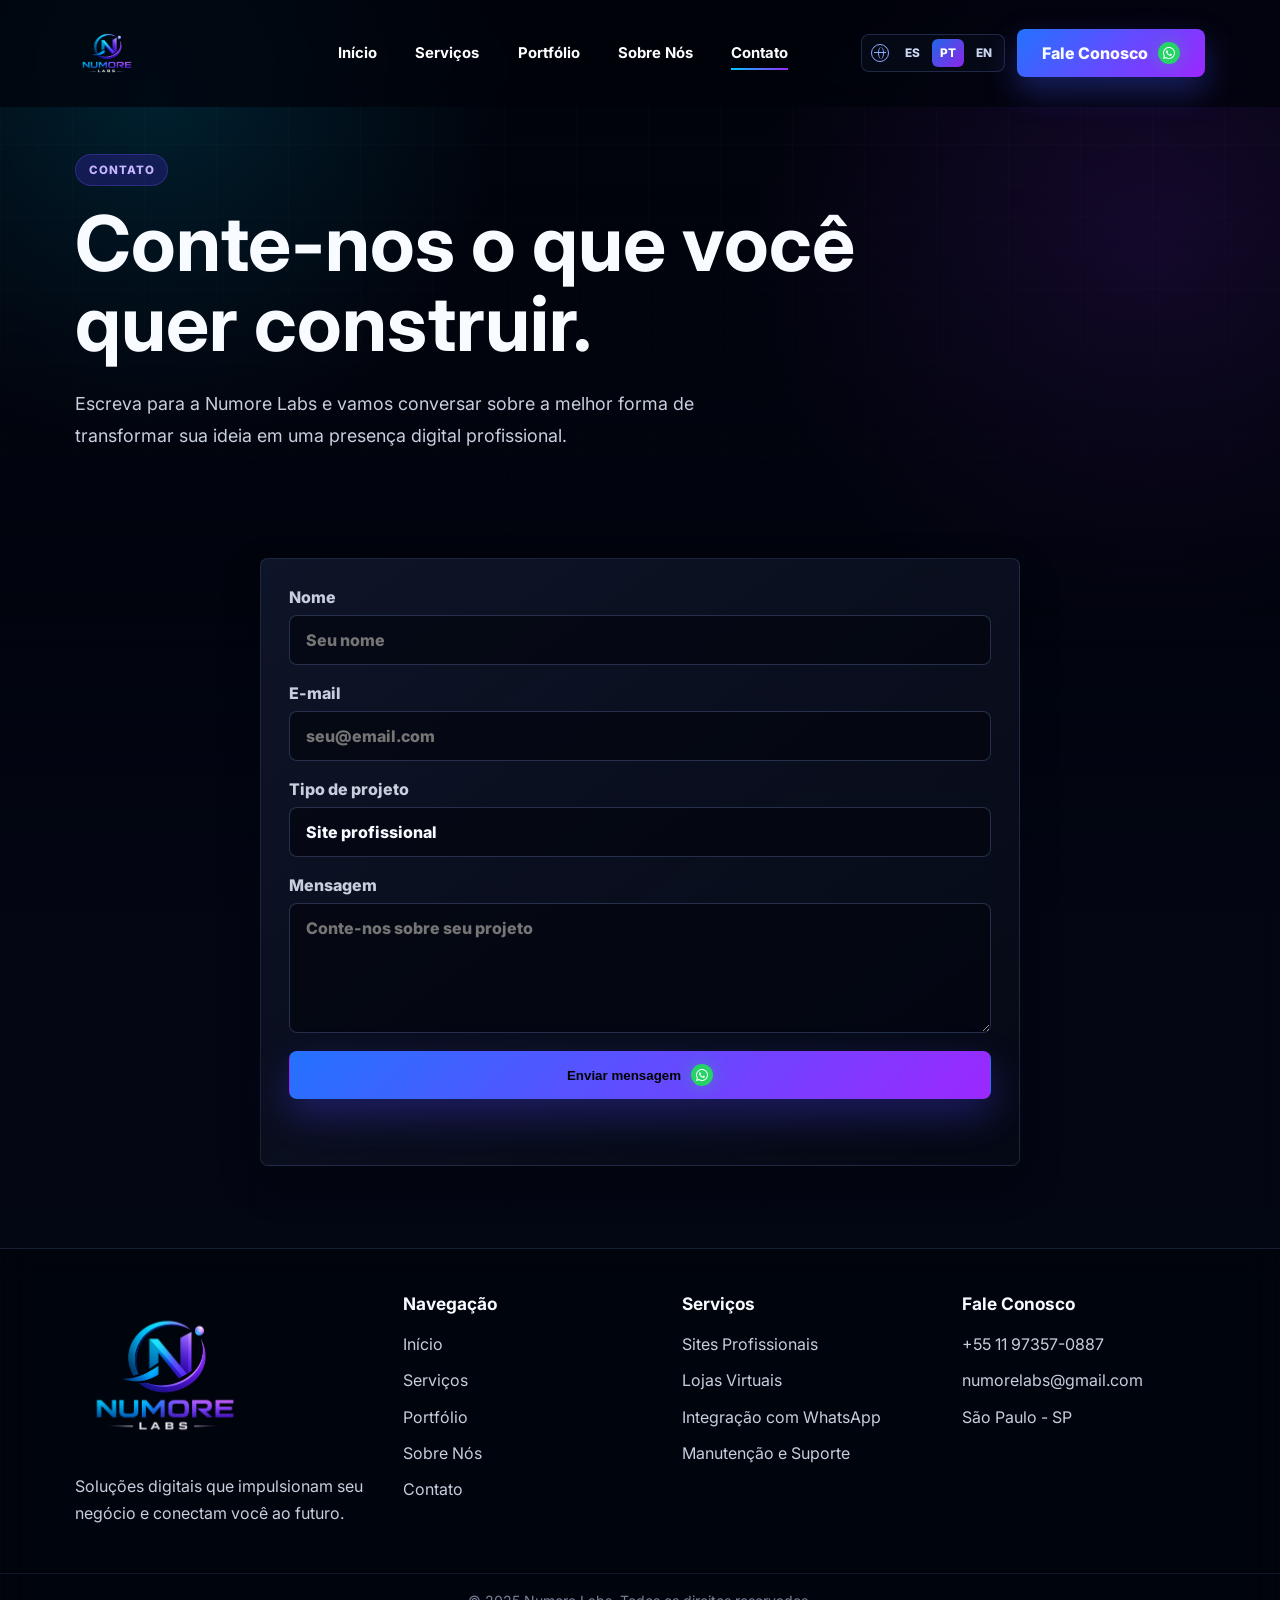
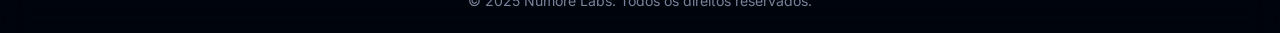
==== commit 9c451719: "texto alpedo" ====
--- a/contacto.html
+++ b/contacto.html
@@ -15,9 +15,8 @@
   <body data-page="contacto">
     <header class="site-header" data-header><a class="brand" href="index.html" aria-label="Numore Labs"><img src="assets/numore-logo.png" alt="Logo Numore Labs" /></a><nav class="mobile-quick-nav" aria-label="Navegación rápida"><a href="servicios.html" data-i18n="nav.services">Serviços</a><a href="portafolio.html" data-i18n="nav.portfolio">Portfólio</a></nav><button class="menu-toggle" type="button" aria-label="Abrir menu" aria-expanded="false" data-menu-toggle><span></span><span></span><span></span></button><nav class="main-nav" data-nav><a href="index.html" data-nav-page="inicio" data-i18n="nav.home">InÃ­cio</a><a href="servicios.html" data-nav-page="servicios" data-i18n="nav.services">ServiÃ§os</a><a href="portafolio.html" data-nav-page="portafolio" data-i18n="nav.portfolio">PortfÃ³lio</a><a href="sobre-nosotros.html" data-nav-page="nosotros" data-i18n="nav.about">Sobre NÃ³s</a><a href="contacto.html" data-nav-page="contacto" data-i18n="nav.contact">Contato</a></nav><div class="header-actions"><div class="language-switcher" aria-label="Idioma"><span class="language-icon" aria-hidden="true"></span><button type="button" data-lang="es">ES</button><button type="button" data-lang="pt">PT</button><button type="button" data-lang="en">EN</button></div><a class="header-cta whatsapp-link" href="contacto.html"><span data-i18n="common.talk">Fale Conosco</span><span class="wa-icon" aria-hidden="true"></span></a></div></header>
     <main>
-      <section class="page-hero section-shell"><span class="eyebrow" data-i18n="nav.contact">Contato</span><h1 data-i18n="contact.heroTitle">Conte-nos o que vocÃª quer construir.</h1><p data-i18n="contact.heroText">Deixe esta pÃ¡gina preparada com seus dados finais, nÃºmero de WhatsApp, e-mail real, horÃ¡rios e qualquer instruÃ§Ã£o comercial que queira mostrar.</p></section>
+      <section class="page-hero section-shell"><span class="eyebrow" data-i18n="nav.contact">Contato</span><h1 data-i18n="contact.heroTitle">Conte-nos o que vocÃª quer construir.</h1><p data-i18n="contact.heroText">Escreva para a Numore Labs e vamos conversar sobre a melhor forma de transformar sua ideia em uma presenÃ§a digital profissional.</p></section>
       <section class="contact section-shell">
-        <div class="contact-copy"><span class="section-kicker" data-i18n="contact.channels">Canais</span><h2 data-i18n="contact.infoTitle">Dados prontos para substituir</h2><p data-i18n="contact.infoText">Quando tiver a informaÃ§Ã£o final, troque estes dados pelo seu nÃºmero, e-mail, endereÃ§o, horÃ¡rios ou links de redes sociais.</p><div class="contact-list"><a href="mailto:numorelabs@gmail.com">numorelabs@gmail.com</a><span data-i18n="footer.location">SÃ£o Paulo - SP</span></div></div>
         <form class="contact-form" data-contact-form>
           <label><span data-i18n="form.name">Nome</span><input type="text" name="name" placeholder="Seu nome" data-i18n-placeholder="form.namePlaceholder" required /></label>
           <label><span data-i18n="form.email">E-mail</span><input type="email" name="email" placeholder="seu@email.com" data-i18n-placeholder="form.emailPlaceholder" required /></label>
--- a/styles.css
+++ b/styles.css
@@ -354,8 +354,7 @@
 
 .hero h1,
 .section-heading h2,
-.about-panel h2,
-.contact-copy h2 {
+.about-panel h2 {
   margin: 18px 0 0;
   line-height: 1.04;
   letter-spacing: 0;
@@ -617,8 +616,7 @@
 }
 
 .section-heading h2,
-.about-panel h2,
-.contact-copy h2 {
+.about-panel h2 {
   max-width: 560px;
   font-size: clamp(1.85rem, 3vw, 2.25rem);
 }
@@ -669,19 +667,21 @@
   height: 56px;
   place-items: center;
   border-radius: 50%;
-  color: var(--cyan);
-  background: radial-gradient(circle at 35% 25%, rgba(8, 217, 255, 0.34), rgba(87, 35, 255, 0.48));
+  color: #a8b3c7;
+  background: radial-gradient(circle at 35% 25%, rgba(148, 163, 184, 0.2), rgba(50, 62, 86, 0.58));
   font-size: 1.35rem;
 }
 
 .icon-box svg {
-  width: 28px;
-  height: 28px;
+  display: block;
+  width: 29px;
+  height: 29px;
   fill: none;
   stroke: currentColor;
   stroke-linecap: round;
   stroke-linejoin: round;
-  stroke-width: 2;
+  stroke-width: 1.85;
+  overflow: visible;
 }
 
 .service-card h3,
@@ -822,7 +822,7 @@
 }
 
 .about-panel p,
-.contact-copy p {
+.page-hero p {
   margin: 0;
   color: var(--muted);
   font-size: 1.05rem;
@@ -831,25 +831,10 @@
 
 .contact {
   display: grid;
-  grid-template-columns: 0.88fr 1.12fr;
-  align-items: start;
-  gap: 36px;
-}
-
-.contact-copy p {
-  margin-top: 20px;
-  max-width: 500px;
-}
-
-.contact-list {
-  display: grid;
-  gap: 12px;
-  margin-top: 28px;
-  color: var(--muted);
-  font-weight: 700;
-}
-
-.contact-list a:hover,
+  max-width: 760px;
+  justify-items: stretch;
+}
+
 .footer-grid a:hover {
   color: var(--cyan);
 }
@@ -1102,24 +1087,6 @@
   font-size: 0.88rem;
   padding: 18px 20px 24px;
   text-align: center;
-}
-
-.social-row {
-  display: flex;
-  gap: 12px;
-  margin-top: 18px;
-}
-
-.social-row a {
-  display: grid;
-  width: 28px;
-  height: 28px;
-  place-items: center;
-  border-radius: 50%;
-  background: rgba(255, 255, 255, 0.08);
-  color: #ffffff;
-  font-size: 0.78rem;
-  font-weight: 800;
 }
 
 @media (max-width: 980px) {
@@ -1289,6 +1256,26 @@
 
   .hero-features {
     display: grid;
+    width: fit-content;
+    max-width: 100%;
+    grid-template-columns: 1fr;
+    justify-items: start;
+    gap: 14px;
+    margin-right: auto;
+    margin-left: 0;
+  }
+
+  .hero-features span {
+    display: grid;
+    grid-template-columns: 14px 1fr;
+    align-items: center;
+    gap: 10px;
+    text-align: left;
+  }
+
+  .hero-features span + span {
+    border-left: 0;
+    padding-left: 0;
   }
 
   .hero-visual {
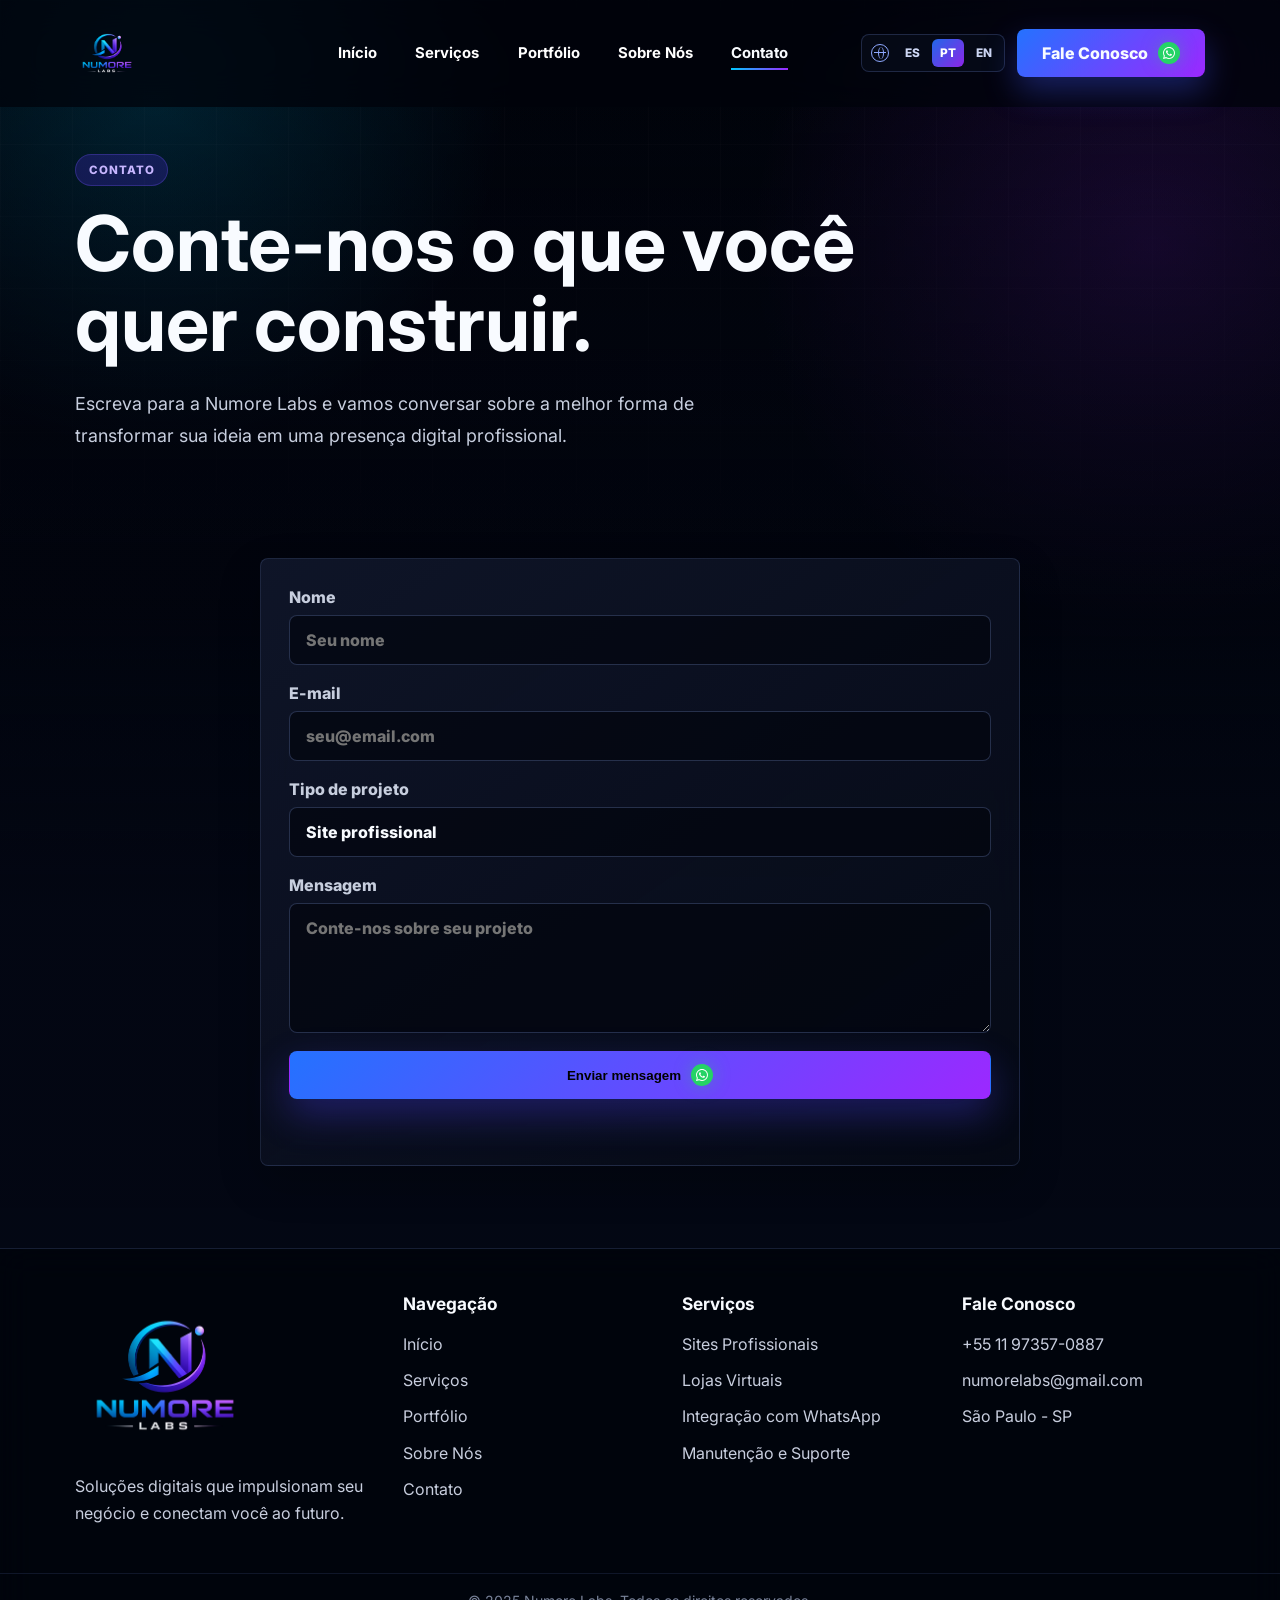
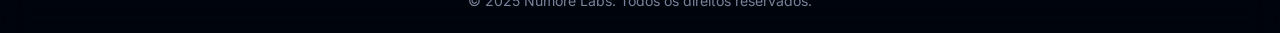
==== commit fd00c842: "Add WhatsApp links and scroll animations" ====
--- a/contacto.html
+++ b/contacto.html
@@ -13,7 +13,7 @@
     <link rel="stylesheet" href="styles.css" />
   </head>
   <body data-page="contacto">
-    <header class="site-header" data-header><a class="brand" href="index.html" aria-label="Numore Labs"><img src="assets/numore-logo.png" alt="Logo Numore Labs" /></a><nav class="mobile-quick-nav" aria-label="Navegación rápida"><a href="servicios.html" data-i18n="nav.services">Serviços</a><a href="portafolio.html" data-i18n="nav.portfolio">Portfólio</a></nav><button class="menu-toggle" type="button" aria-label="Abrir menu" aria-expanded="false" data-menu-toggle><span></span><span></span><span></span></button><nav class="main-nav" data-nav><a href="index.html" data-nav-page="inicio" data-i18n="nav.home">InÃ­cio</a><a href="servicios.html" data-nav-page="servicios" data-i18n="nav.services">ServiÃ§os</a><a href="portafolio.html" data-nav-page="portafolio" data-i18n="nav.portfolio">PortfÃ³lio</a><a href="sobre-nosotros.html" data-nav-page="nosotros" data-i18n="nav.about">Sobre NÃ³s</a><a href="contacto.html" data-nav-page="contacto" data-i18n="nav.contact">Contato</a></nav><div class="header-actions"><div class="language-switcher" aria-label="Idioma"><span class="language-icon" aria-hidden="true"></span><button type="button" data-lang="es">ES</button><button type="button" data-lang="pt">PT</button><button type="button" data-lang="en">EN</button></div><a class="header-cta whatsapp-link" href="contacto.html"><span data-i18n="common.talk">Fale Conosco</span><span class="wa-icon" aria-hidden="true"></span></a></div></header>
+    <header class="site-header" data-header><a class="brand" href="index.html" aria-label="Numore Labs"><img src="assets/numore-logo.png" alt="Logo Numore Labs" /></a><nav class="mobile-quick-nav" aria-label="Navegación rápida"><a href="servicios.html" data-i18n="nav.services">Serviços</a><a href="portafolio.html" data-i18n="nav.portfolio">Portfólio</a></nav><button class="menu-toggle" type="button" aria-label="Abrir menu" aria-expanded="false" data-menu-toggle><span></span><span></span><span></span></button><nav class="main-nav" data-nav><a href="index.html" data-nav-page="inicio" data-i18n="nav.home">InÃ­cio</a><a href="servicios.html" data-nav-page="servicios" data-i18n="nav.services">ServiÃ§os</a><a href="portafolio.html" data-nav-page="portafolio" data-i18n="nav.portfolio">PortfÃ³lio</a><a href="sobre-nosotros.html" data-nav-page="nosotros" data-i18n="nav.about">Sobre NÃ³s</a><a href="contacto.html" data-nav-page="contacto" data-i18n="nav.contact">Contato</a></nav><div class="header-actions"><div class="language-switcher" aria-label="Idioma"><span class="language-icon" aria-hidden="true"></span><button type="button" data-lang="es">ES</button><button type="button" data-lang="pt">PT</button><button type="button" data-lang="en">EN</button></div><a class="header-cta whatsapp-link" href="https://wa.me/5511973570887?text=Hola%20Numore%20Labs%2C%20quiero%20hacer%20una%20consulta" target="_blank" rel="noopener"><span data-i18n="common.talk">Fale Conosco</span><span class="wa-icon" aria-hidden="true"></span></a></div></header>
     <main>
       <section class="page-hero section-shell"><span class="eyebrow" data-i18n="nav.contact">Contato</span><h1 data-i18n="contact.heroTitle">Conte-nos o que vocÃª quer construir.</h1><p data-i18n="contact.heroText">Escreva para a Numore Labs e vamos conversar sobre a melhor forma de transformar sua ideia em uma presenÃ§a digital profissional.</p></section>
       <section class="contact section-shell">
@@ -27,7 +27,7 @@
         </form>
       </section>
     </main>
-    <footer class="site-footer"><div class="footer-grid section-shell"><div class="footer-brand"><img src="assets/numore-logo.png" alt="Logo Numore Labs" /><p data-i18n="footer.blurb">SoluÃ§Ãµes digitais que impulsionam seu negÃ³cio e conectam vocÃª ao futuro.</p></div><div><h3 data-i18n="footer.navigation">NavegaÃ§Ã£o</h3><a href="index.html" data-i18n="nav.home">InÃ­cio</a><a href="servicios.html" data-i18n="nav.services">ServiÃ§os</a><a href="portafolio.html" data-i18n="nav.portfolio">PortfÃ³lio</a><a href="sobre-nosotros.html" data-i18n="nav.about">Sobre NÃ³s</a><a href="contacto.html" data-i18n="nav.contact">Contato</a></div><div><h3 data-i18n="nav.services">ServiÃ§os</h3><a href="servicios.html#sitios-profesionales" data-i18n="services.web.title">Sites Profissionais</a><a href="servicios.html#tiendas-virtuales" data-i18n="services.store.title">Lojas Virtuais</a><a href="servicios.html#whatsapp" data-i18n="services.whatsapp.title">IntegraÃ§Ã£o com WhatsApp</a><a href="servicios.html#mantenimiento" data-i18n="services.support.title">ManutenÃ§Ã£o e Suporte</a></div><div><h3 data-i18n="common.talk">Fale Conosco</h3><a href="#">+55 11 97357-0887</a><a href="mailto:numorelabs@gmail.com">numorelabs@gmail.com</a><span data-i18n="footer.location">SÃ£o Paulo - SP</span></div></div><p class="copyright" data-i18n="footer.copy">Â© 2025 Numore Labs. Todos os direitos reservados.</p></footer>
+    <footer class="site-footer"><div class="footer-grid section-shell"><div class="footer-brand"><img src="assets/numore-logo.png" alt="Logo Numore Labs" /><p data-i18n="footer.blurb">SoluÃ§Ãµes digitais que impulsionam seu negÃ³cio e conectam vocÃª ao futuro.</p></div><div><h3 data-i18n="footer.navigation">NavegaÃ§Ã£o</h3><a href="index.html" data-i18n="nav.home">InÃ­cio</a><a href="servicios.html" data-i18n="nav.services">ServiÃ§os</a><a href="portafolio.html" data-i18n="nav.portfolio">PortfÃ³lio</a><a href="sobre-nosotros.html" data-i18n="nav.about">Sobre NÃ³s</a><a href="contacto.html" data-i18n="nav.contact">Contato</a></div><div><h3 data-i18n="nav.services">ServiÃ§os</h3><a href="servicios.html#sitios-profesionales" data-i18n="services.web.title">Sites Profissionais</a><a href="servicios.html#tiendas-virtuales" data-i18n="services.store.title">Lojas Virtuais</a><a href="servicios.html#whatsapp" data-i18n="services.whatsapp.title">IntegraÃ§Ã£o com WhatsApp</a><a href="servicios.html#mantenimiento" data-i18n="services.support.title">ManutenÃ§Ã£o e Suporte</a></div><div><h3 data-i18n="common.talk">Fale Conosco</h3><a href="https://wa.me/5511973570887?text=Hola%20Numore%20Labs%2C%20quiero%20hacer%20una%20consulta" target="_blank" rel="noopener">+55 11 97357-0887</a><a href="mailto:numorelabs@gmail.com">numorelabs@gmail.com</a><span data-i18n="footer.location">SÃ£o Paulo - SP</span></div></div><p class="copyright" data-i18n="footer.copy">Â© 2025 Numore Labs. Todos os direitos reservados.</p></footer>
     <script src="script.js"></script>
   </body>
 </html>
--- a/styles.css
+++ b/styles.css
@@ -79,6 +79,65 @@
 img {
   display: block;
   max-width: 100%;
+}
+
+[data-reveal] {
+  opacity: 0;
+  filter: blur(10px);
+  transform: translate3d(0, 34px, 0) scale(0.985);
+  transition:
+    opacity 780ms cubic-bezier(0.22, 1, 0.36, 1),
+    filter 780ms cubic-bezier(0.22, 1, 0.36, 1),
+    transform 780ms cubic-bezier(0.22, 1, 0.36, 1);
+  transition-delay: var(--reveal-delay, 0ms);
+  will-change: opacity, filter, transform;
+}
+
+[data-reveal].is-visible {
+  opacity: 1;
+  filter: blur(0);
+  transform: translate3d(0, 0, 0) scale(1);
+}
+
+[data-float] {
+  will-change: transform;
+}
+
+[data-float].is-visible {
+  animation: float-soft var(--float-duration, 7s) ease-in-out infinite;
+  animation-delay: var(--float-delay, 0s);
+}
+
+@keyframes float-soft {
+  0%,
+  100% {
+    transform: translate3d(0, 0, 0);
+  }
+
+  50% {
+    transform: translate3d(0, -10px, 0);
+  }
+}
+
+@media (prefers-reduced-motion: reduce) {
+  html {
+    scroll-behavior: auto;
+  }
+
+  *,
+  *::before,
+  *::after {
+    animation-duration: 0.001ms !important;
+    animation-iteration-count: 1 !important;
+    scroll-behavior: auto !important;
+    transition-duration: 0.001ms !important;
+  }
+
+  [data-reveal] {
+    opacity: 1;
+    filter: none;
+    transform: none;
+  }
 }
 
 .section-shell {
@@ -653,12 +712,13 @@
   display: block;
   min-height: 250px;
   padding: 24px 22px;
-  transition: transform 180ms ease, border-color 180ms ease;
+  transition: transform 260ms cubic-bezier(0.22, 1, 0.36, 1), border-color 180ms ease, box-shadow 260ms ease;
 }
 
 .service-card:hover {
   border-color: rgba(8, 217, 255, 0.4);
-  transform: translateY(-5px);
+  box-shadow: 0 24px 58px rgba(7, 14, 38, 0.4);
+  transform: translateY(-7px);
 }
 
 .icon-box {
@@ -746,11 +806,12 @@
   height: 100%;
   object-fit: cover;
   filter: saturate(1.05) contrast(1.02) brightness(0.82);
-  transition: transform 220ms ease;
+  transition: transform 420ms cubic-bezier(0.22, 1, 0.36, 1), filter 420ms ease;
 }
 
 .project-card:hover img {
-  transform: scale(1.05);
+  filter: saturate(1.18) contrast(1.05) brightness(0.9);
+  transform: scale(1.07);
 }
 
 .project-card span,
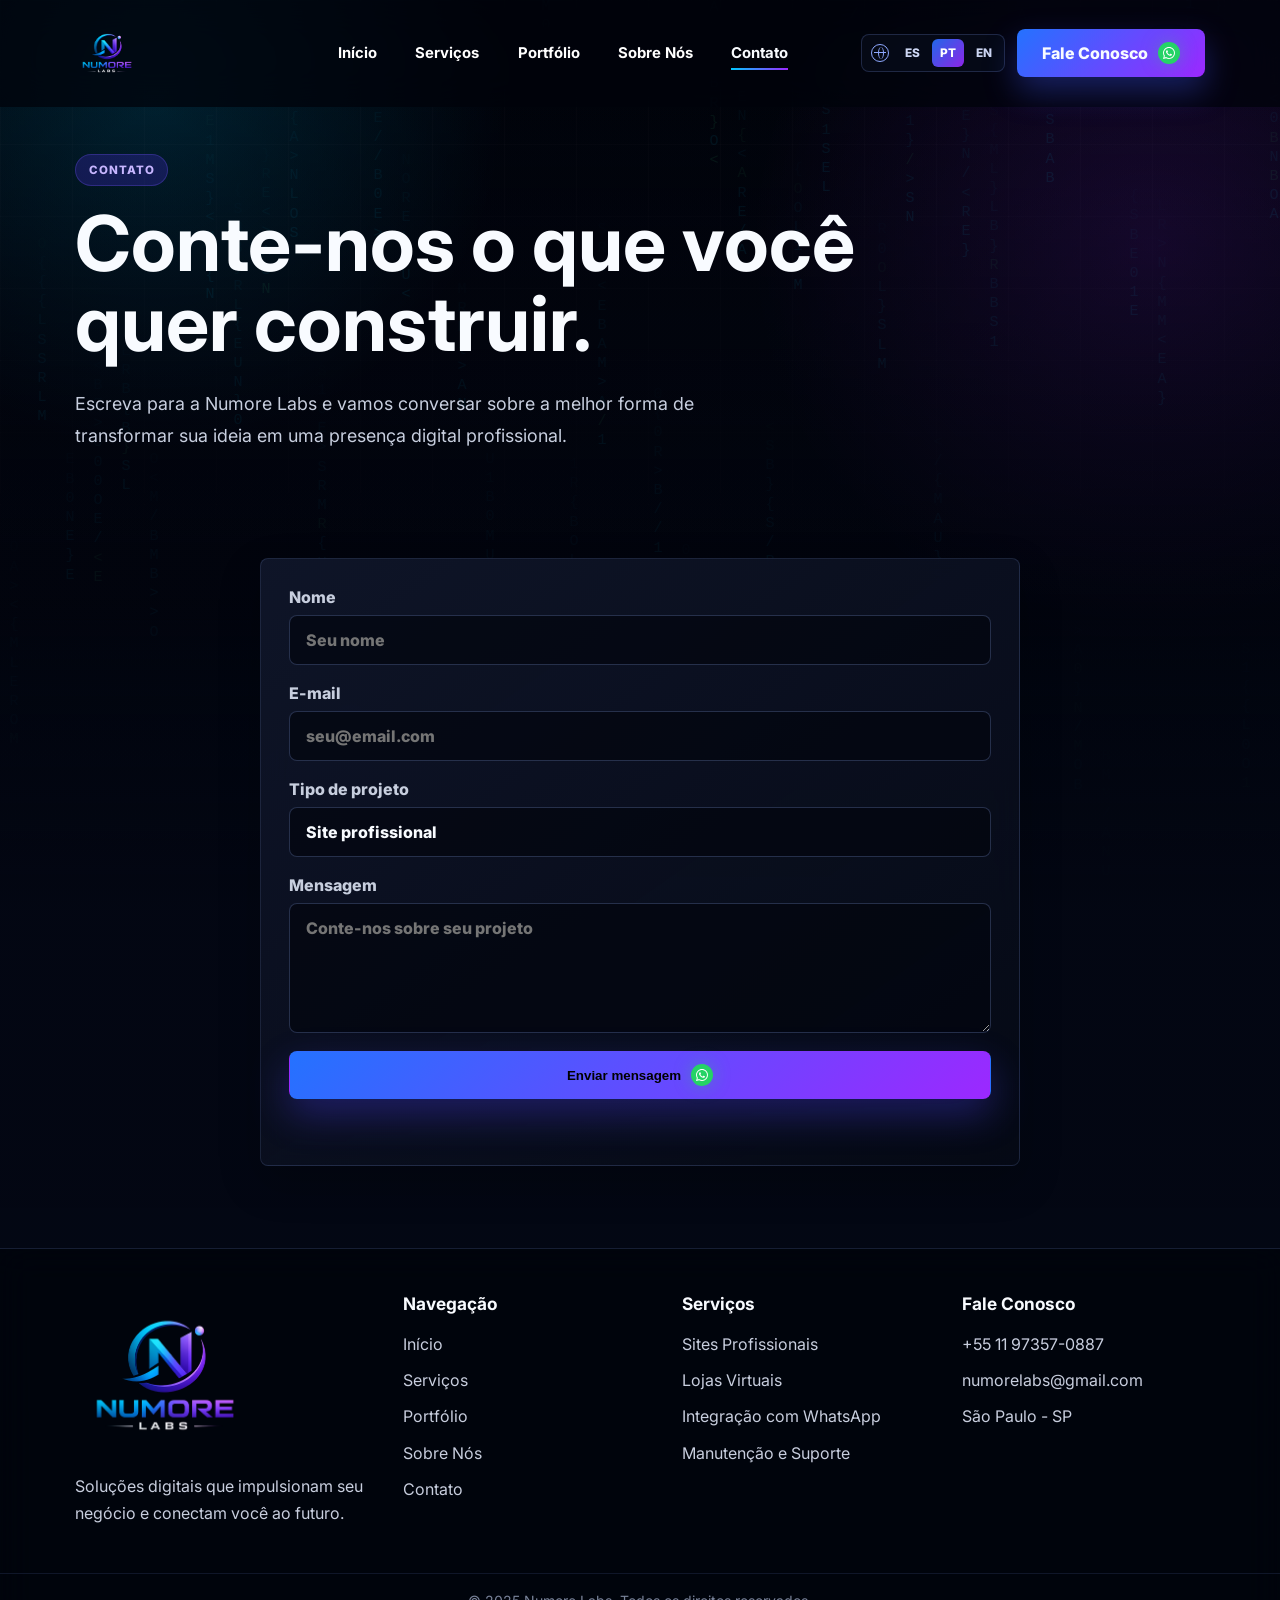
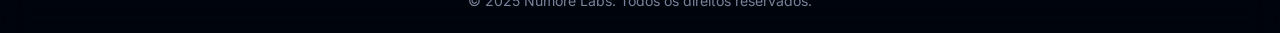
==== commit a1b93fb6: "Fix shared link metadata" ====
--- a/contacto.html
+++ b/contacto.html
@@ -3,8 +3,14 @@
   <head>
     <meta charset="UTF-8" />
     <meta name="viewport" content="width=device-width, initial-scale=1.0" />
-    <meta name="description" content="Contato da Numore Labs para solicitar uma proposta web." data-i18n-meta="meta.contact" />
-    <title data-i18n-title="title.contact">Contato | Numore Labs</title>
+    <meta name="description" content="Contacto de Numore Labs para solicitar una propuesta web." data-i18n-meta="meta.contact" />
+    <meta property="og:title" content="Contacto | Numore Labs" />
+    <meta property="og:description" content="Escribenos para crear tu sitio, tienda o solucion digital profesional." />
+    <meta property="og:type" content="website" />
+    <meta property="og:url" content="https://numore99.github.io/NUMORE-LABS/contacto.html" />
+    <meta property="og:image" content="https://numore99.github.io/NUMORE-LABS/assets/hero-laptop.jpg" />
+    <meta name="twitter:card" content="summary_large_image" />
+    <title data-i18n-title="title.contact">Contacto | Numore Labs</title>
     <link rel="icon" type="image/png" href="assets/numore-logo.png" />
     <link rel="apple-touch-icon" href="assets/numore-logo.png" />
     <link rel="preconnect" href="https://fonts.googleapis.com" />
--- a/styles.css
+++ b/styles.css
@@ -57,6 +57,25 @@
   mask-image: linear-gradient(to bottom, black, transparent 44rem);
 }
 
+.matrix-rain {
+  position: fixed;
+  inset: 0;
+  z-index: 0;
+  width: 100%;
+  height: 100%;
+  opacity: 0.58;
+  mix-blend-mode: screen;
+  pointer-events: none;
+  mask-image: linear-gradient(to bottom, rgba(0, 0, 0, 0.86), rgba(0, 0, 0, 0.34) 42rem, transparent 78rem);
+}
+
+@media (max-width: 700px) {
+  .matrix-rain {
+    opacity: 0.34;
+    mask-image: linear-gradient(to bottom, rgba(0, 0, 0, 0.68), rgba(0, 0, 0, 0.2) 36rem, transparent 62rem);
+  }
+}
+
 main {
   position: relative;
   z-index: 1;
@@ -137,6 +156,10 @@
     opacity: 1;
     filter: none;
     transform: none;
+  }
+
+  .matrix-rain {
+    display: none;
   }
 }
 
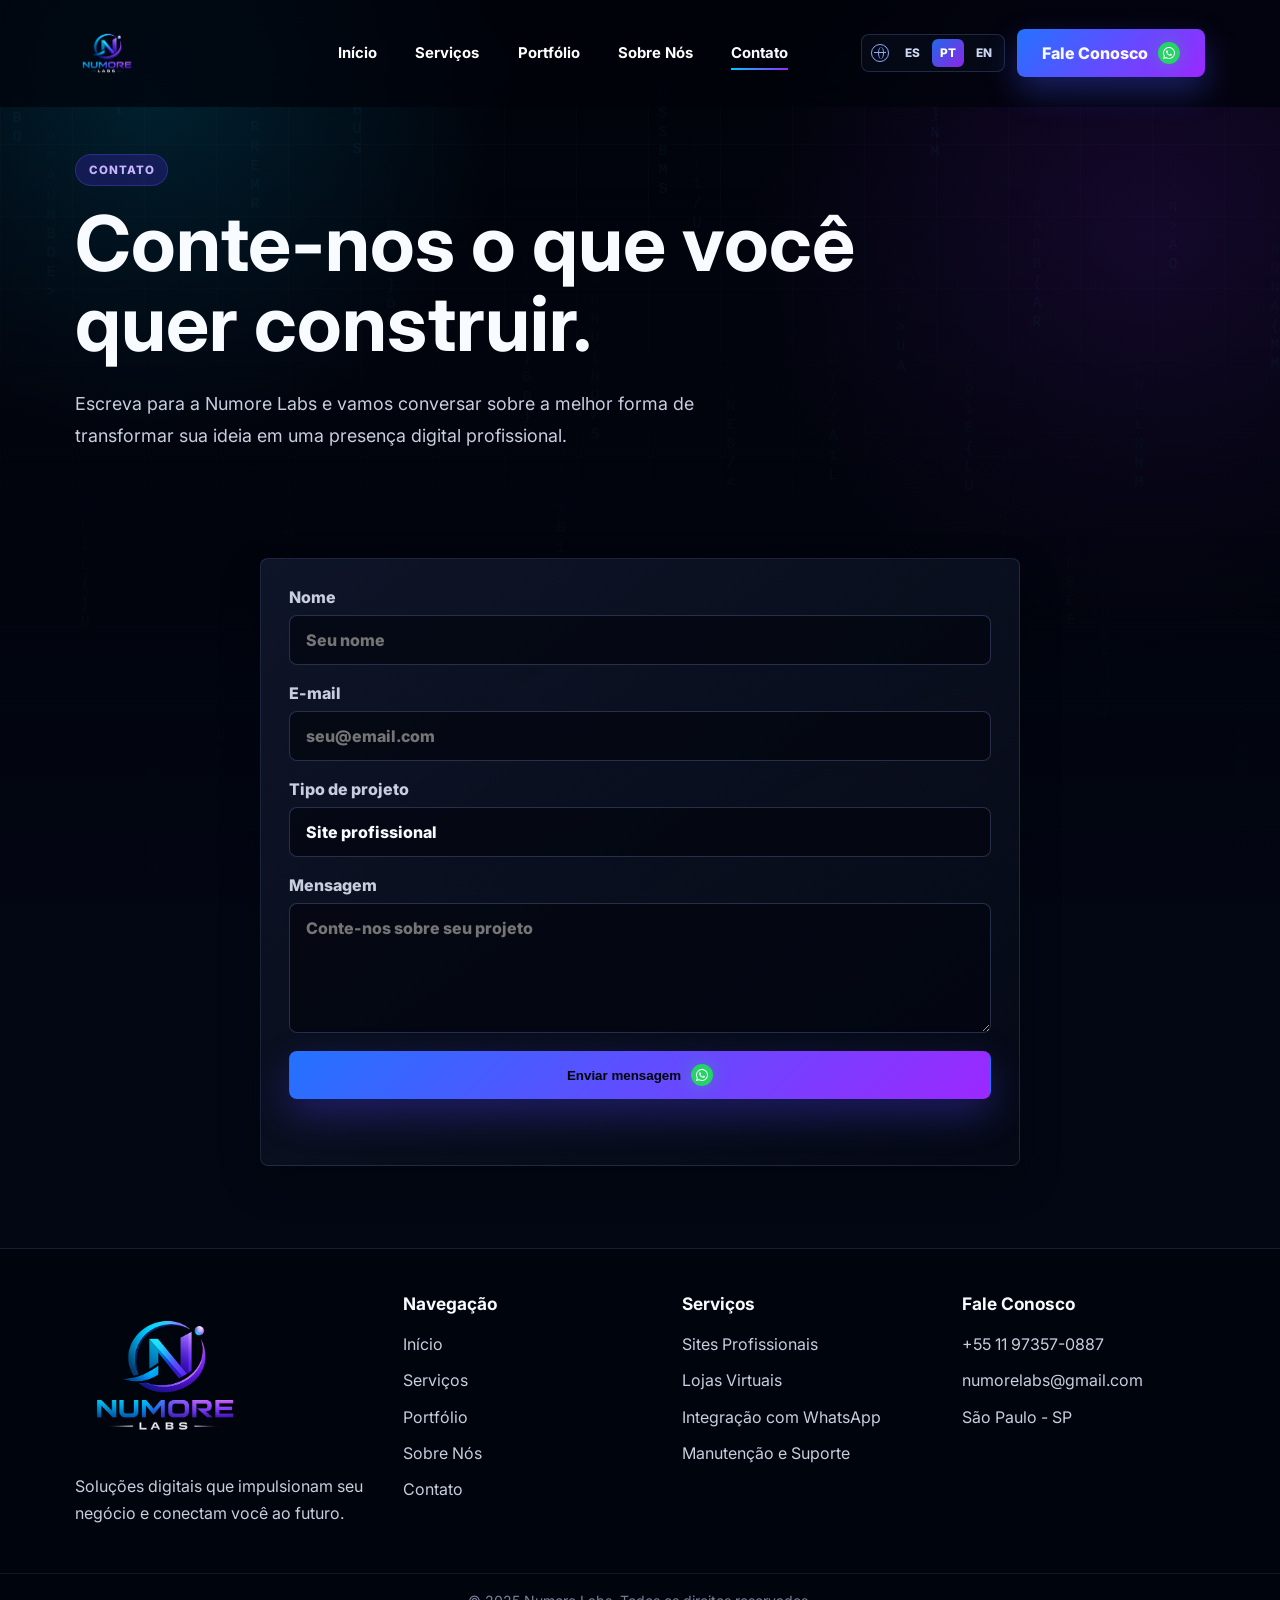
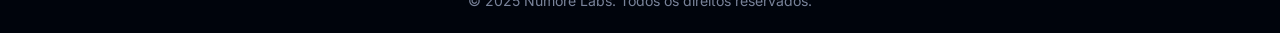
==== commit d9b16fc0: "Prepare site for production launch" ====
--- a/contacto.html
+++ b/contacto.html
@@ -1,4 +1,4 @@
-﻿<!DOCTYPE html>
+<!DOCTYPE html>
 <html lang="pt-BR">
   <head>
     <meta charset="UTF-8" />
@@ -19,21 +19,21 @@
     <link rel="stylesheet" href="styles.css" />
   </head>
   <body data-page="contacto">
-    <header class="site-header" data-header><a class="brand" href="index.html" aria-label="Numore Labs"><img src="assets/numore-logo.png" alt="Logo Numore Labs" /></a><nav class="mobile-quick-nav" aria-label="Navegación rápida"><a href="servicios.html" data-i18n="nav.services">Serviços</a><a href="portafolio.html" data-i18n="nav.portfolio">Portfólio</a></nav><button class="menu-toggle" type="button" aria-label="Abrir menu" aria-expanded="false" data-menu-toggle><span></span><span></span><span></span></button><nav class="main-nav" data-nav><a href="index.html" data-nav-page="inicio" data-i18n="nav.home">InÃ­cio</a><a href="servicios.html" data-nav-page="servicios" data-i18n="nav.services">ServiÃ§os</a><a href="portafolio.html" data-nav-page="portafolio" data-i18n="nav.portfolio">PortfÃ³lio</a><a href="sobre-nosotros.html" data-nav-page="nosotros" data-i18n="nav.about">Sobre NÃ³s</a><a href="contacto.html" data-nav-page="contacto" data-i18n="nav.contact">Contato</a></nav><div class="header-actions"><div class="language-switcher" aria-label="Idioma"><span class="language-icon" aria-hidden="true"></span><button type="button" data-lang="es">ES</button><button type="button" data-lang="pt">PT</button><button type="button" data-lang="en">EN</button></div><a class="header-cta whatsapp-link" href="https://wa.me/5511973570887?text=Hola%20Numore%20Labs%2C%20quiero%20hacer%20una%20consulta" target="_blank" rel="noopener"><span data-i18n="common.talk">Fale Conosco</span><span class="wa-icon" aria-hidden="true"></span></a></div></header>
+    <header class="site-header" data-header><a class="brand" href="index.html" aria-label="Numore Labs"><img src="assets/numore-logo.png" alt="Logo Numore Labs" /></a><nav class="mobile-quick-nav" aria-label="Navegación rápida"><a href="servicios.html" data-i18n="nav.services">Serviços</a><a href="portafolio.html" data-i18n="nav.portfolio">Portfólio</a></nav><button class="menu-toggle" type="button" aria-label="Abrir menu" aria-expanded="false" data-menu-toggle><span></span><span></span><span></span></button><nav class="main-nav" data-nav><a href="index.html" data-nav-page="inicio" data-i18n="nav.home">Início</a><a href="servicios.html" data-nav-page="servicios" data-i18n="nav.services">Serviços</a><a href="portafolio.html" data-nav-page="portafolio" data-i18n="nav.portfolio">Portfólio</a><a href="sobre-nosotros.html" data-nav-page="nosotros" data-i18n="nav.about">Sobre Nós</a><a href="contacto.html" data-nav-page="contacto" data-i18n="nav.contact">Contato</a></nav><div class="header-actions"><div class="language-switcher" aria-label="Idioma"><span class="language-icon" aria-hidden="true"></span><button type="button" data-lang="es">ES</button><button type="button" data-lang="pt">PT</button><button type="button" data-lang="en">EN</button></div><a class="header-cta whatsapp-link" href="https://wa.me/5511973570887?text=Hola%20Numore%20Labs%2C%20quiero%20hacer%20una%20consulta" target="_blank" rel="noopener"><span data-i18n="common.talk">Fale Conosco</span><span class="wa-icon" aria-hidden="true"></span></a></div></header>
     <main>
-      <section class="page-hero section-shell"><span class="eyebrow" data-i18n="nav.contact">Contato</span><h1 data-i18n="contact.heroTitle">Conte-nos o que vocÃª quer construir.</h1><p data-i18n="contact.heroText">Escreva para a Numore Labs e vamos conversar sobre a melhor forma de transformar sua ideia em uma presenÃ§a digital profissional.</p></section>
+      <section class="page-hero section-shell"><span class="eyebrow" data-i18n="nav.contact">Contato</span><h1 data-i18n="contact.heroTitle">Conte-nos o que você quer construir.</h1><p data-i18n="contact.heroText">Escreva para a Numore Labs e vamos conversar sobre a melhor forma de transformar sua ideia em uma presença digital profissional.</p></section>
       <section class="contact section-shell">
         <form class="contact-form" data-contact-form>
           <label><span data-i18n="form.name">Nome</span><input type="text" name="name" placeholder="Seu nome" data-i18n-placeholder="form.namePlaceholder" required /></label>
           <label><span data-i18n="form.email">E-mail</span><input type="email" name="email" placeholder="seu@email.com" data-i18n-placeholder="form.emailPlaceholder" required /></label>
-          <label><span data-i18n="form.project">Tipo de projeto</span><select name="project"><option data-i18n="form.optionWeb">Site profissional</option><option data-i18n="form.optionStore">Loja virtual</option><option data-i18n="form.optionWhatsapp">IntegraÃ§Ã£o com WhatsApp</option><option data-i18n="form.optionSupport">ManutenÃ§Ã£o e suporte</option></select></label>
+          <label><span data-i18n="form.project">Tipo de projeto</span><select name="project"><option data-i18n="form.optionWeb">Site profissional</option><option data-i18n="form.optionStore">Loja virtual</option><option data-i18n="form.optionWhatsapp">Integração com WhatsApp</option><option data-i18n="form.optionSupport">Manutenção e suporte</option></select></label>
           <label><span data-i18n="form.message">Mensagem</span><textarea name="message" rows="5" placeholder="Conte-nos sobre seu projeto" data-i18n-placeholder="form.messagePlaceholder" required></textarea></label>
           <button class="btn btn-primary whatsapp-link" type="submit"><span data-i18n="form.submit">Enviar mensagem</span><span class="wa-icon" aria-hidden="true"></span></button>
           <p class="form-note" data-form-note aria-live="polite"></p>
         </form>
       </section>
     </main>
-    <footer class="site-footer"><div class="footer-grid section-shell"><div class="footer-brand"><img src="assets/numore-logo.png" alt="Logo Numore Labs" /><p data-i18n="footer.blurb">SoluÃ§Ãµes digitais que impulsionam seu negÃ³cio e conectam vocÃª ao futuro.</p></div><div><h3 data-i18n="footer.navigation">NavegaÃ§Ã£o</h3><a href="index.html" data-i18n="nav.home">InÃ­cio</a><a href="servicios.html" data-i18n="nav.services">ServiÃ§os</a><a href="portafolio.html" data-i18n="nav.portfolio">PortfÃ³lio</a><a href="sobre-nosotros.html" data-i18n="nav.about">Sobre NÃ³s</a><a href="contacto.html" data-i18n="nav.contact">Contato</a></div><div><h3 data-i18n="nav.services">ServiÃ§os</h3><a href="servicios.html#sitios-profesionales" data-i18n="services.web.title">Sites Profissionais</a><a href="servicios.html#tiendas-virtuales" data-i18n="services.store.title">Lojas Virtuais</a><a href="servicios.html#whatsapp" data-i18n="services.whatsapp.title">IntegraÃ§Ã£o com WhatsApp</a><a href="servicios.html#mantenimiento" data-i18n="services.support.title">ManutenÃ§Ã£o e Suporte</a></div><div><h3 data-i18n="common.talk">Fale Conosco</h3><a href="https://wa.me/5511973570887?text=Hola%20Numore%20Labs%2C%20quiero%20hacer%20una%20consulta" target="_blank" rel="noopener">+55 11 97357-0887</a><a href="mailto:numorelabs@gmail.com">numorelabs@gmail.com</a><span data-i18n="footer.location">SÃ£o Paulo - SP</span></div></div><p class="copyright" data-i18n="footer.copy">Â© 2025 Numore Labs. Todos os direitos reservados.</p></footer>
+    <footer class="site-footer"><div class="footer-grid section-shell"><div class="footer-brand"><img src="assets/numore-logo.png" alt="Logo Numore Labs" /><p data-i18n="footer.blurb">Soluções digitais que impulsionam seu negócio e conectam você ao futuro.</p></div><div><h3 data-i18n="footer.navigation">Navegação</h3><a href="index.html" data-i18n="nav.home">Início</a><a href="servicios.html" data-i18n="nav.services">Serviços</a><a href="portafolio.html" data-i18n="nav.portfolio">Portfólio</a><a href="sobre-nosotros.html" data-i18n="nav.about">Sobre Nós</a><a href="contacto.html" data-i18n="nav.contact">Contato</a></div><div><h3 data-i18n="nav.services">Serviços</h3><a href="servicios.html#sitios-profesionales" data-i18n="services.web.title">Sites Profissionais</a><a href="servicios.html#tiendas-virtuales" data-i18n="services.store.title">Lojas Virtuais</a><a href="servicios.html#whatsapp" data-i18n="services.whatsapp.title">Integração com WhatsApp</a><a href="servicios.html#mantenimiento" data-i18n="services.support.title">Manutenção e Suporte</a></div><div><h3 data-i18n="common.talk">Fale Conosco</h3><a href="https://wa.me/5511973570887?text=Hola%20Numore%20Labs%2C%20quiero%20hacer%20una%20consulta" target="_blank" rel="noopener">+55 11 97357-0887</a><a href="mailto:numorelabs@gmail.com">numorelabs@gmail.com</a><span data-i18n="footer.location">São Paulo - SP</span></div></div><p class="copyright" data-i18n="footer.copy">© 2025 Numore Labs. Todos os direitos reservados.</p></footer>
     <script src="script.js"></script>
   </body>
 </html>
--- a/styles.css
+++ b/styles.css
@@ -63,7 +63,7 @@
   z-index: 0;
   width: 100%;
   height: 100%;
-  opacity: 0.58;
+  opacity: 0.42;
   mix-blend-mode: screen;
   pointer-events: none;
   mask-image: linear-gradient(to bottom, rgba(0, 0, 0, 0.86), rgba(0, 0, 0, 0.34) 42rem, transparent 78rem);
@@ -71,7 +71,7 @@
 
 @media (max-width: 700px) {
   .matrix-rain {
-    opacity: 0.34;
+    opacity: 0.2;
     mask-image: linear-gradient(to bottom, rgba(0, 0, 0, 0.68), rgba(0, 0, 0, 0.2) 36rem, transparent 62rem);
   }
 }
@@ -102,23 +102,20 @@
 
 [data-reveal] {
   opacity: 0;
-  filter: blur(10px);
-  transform: translate3d(0, 34px, 0) scale(0.985);
+  transform: translate3d(0, 28px, 0) scale(0.99);
   transition:
-    opacity 780ms cubic-bezier(0.22, 1, 0.36, 1),
-    filter 780ms cubic-bezier(0.22, 1, 0.36, 1),
-    transform 780ms cubic-bezier(0.22, 1, 0.36, 1);
+    opacity 520ms cubic-bezier(0.22, 1, 0.36, 1),
+    transform 520ms cubic-bezier(0.22, 1, 0.36, 1);
   transition-delay: var(--reveal-delay, 0ms);
-  will-change: opacity, filter, transform;
 }
 
 [data-reveal].is-visible {
   opacity: 1;
-  filter: blur(0);
   transform: translate3d(0, 0, 0) scale(1);
 }
 
-[data-float] {
+[data-reveal].is-visible,
+[data-float].is-visible {
   will-change: transform;
 }
 
@@ -523,9 +520,8 @@
   inset: 7% 4% 0;
   content: "";
   background:
-    radial-gradient(circle at 78% 34%, rgba(157, 45, 255, 0.36), transparent 18rem),
-    radial-gradient(circle at 26% 44%, rgba(8, 217, 255, 0.22), transparent 19rem);
-  filter: blur(24px);
+    radial-gradient(circle at 78% 34%, rgba(157, 45, 255, 0.22), transparent 20rem),
+    radial-gradient(circle at 26% 44%, rgba(8, 217, 255, 0.16), transparent 21rem);
 }
 
 .hero-photo {
@@ -727,7 +723,6 @@
   border: 1px solid rgba(125, 151, 216, 0.18);
   border-radius: 8px;
   background: linear-gradient(145deg, rgba(16, 23, 43, 0.9), rgba(6, 10, 22, 0.78));
-  backdrop-filter: blur(16px);
   box-shadow: 0 16px 42px rgba(0, 0, 0, 0.22);
 }
 
@@ -988,7 +983,6 @@
   border: 1px solid var(--line);
   border-radius: 8px;
   background: linear-gradient(145deg, rgba(16, 22, 42, 0.92), rgba(5, 8, 19, 0.86));
-  backdrop-filter: blur(16px);
   box-shadow: 0 16px 42px rgba(0, 0, 0, 0.22);
 }
 
@@ -1128,7 +1122,6 @@
   border-top: 1px solid var(--line);
   margin-top: 40px;
   background: rgba(1, 3, 10, 0.68);
-  backdrop-filter: blur(16px);
 }
 
 .footer-grid {
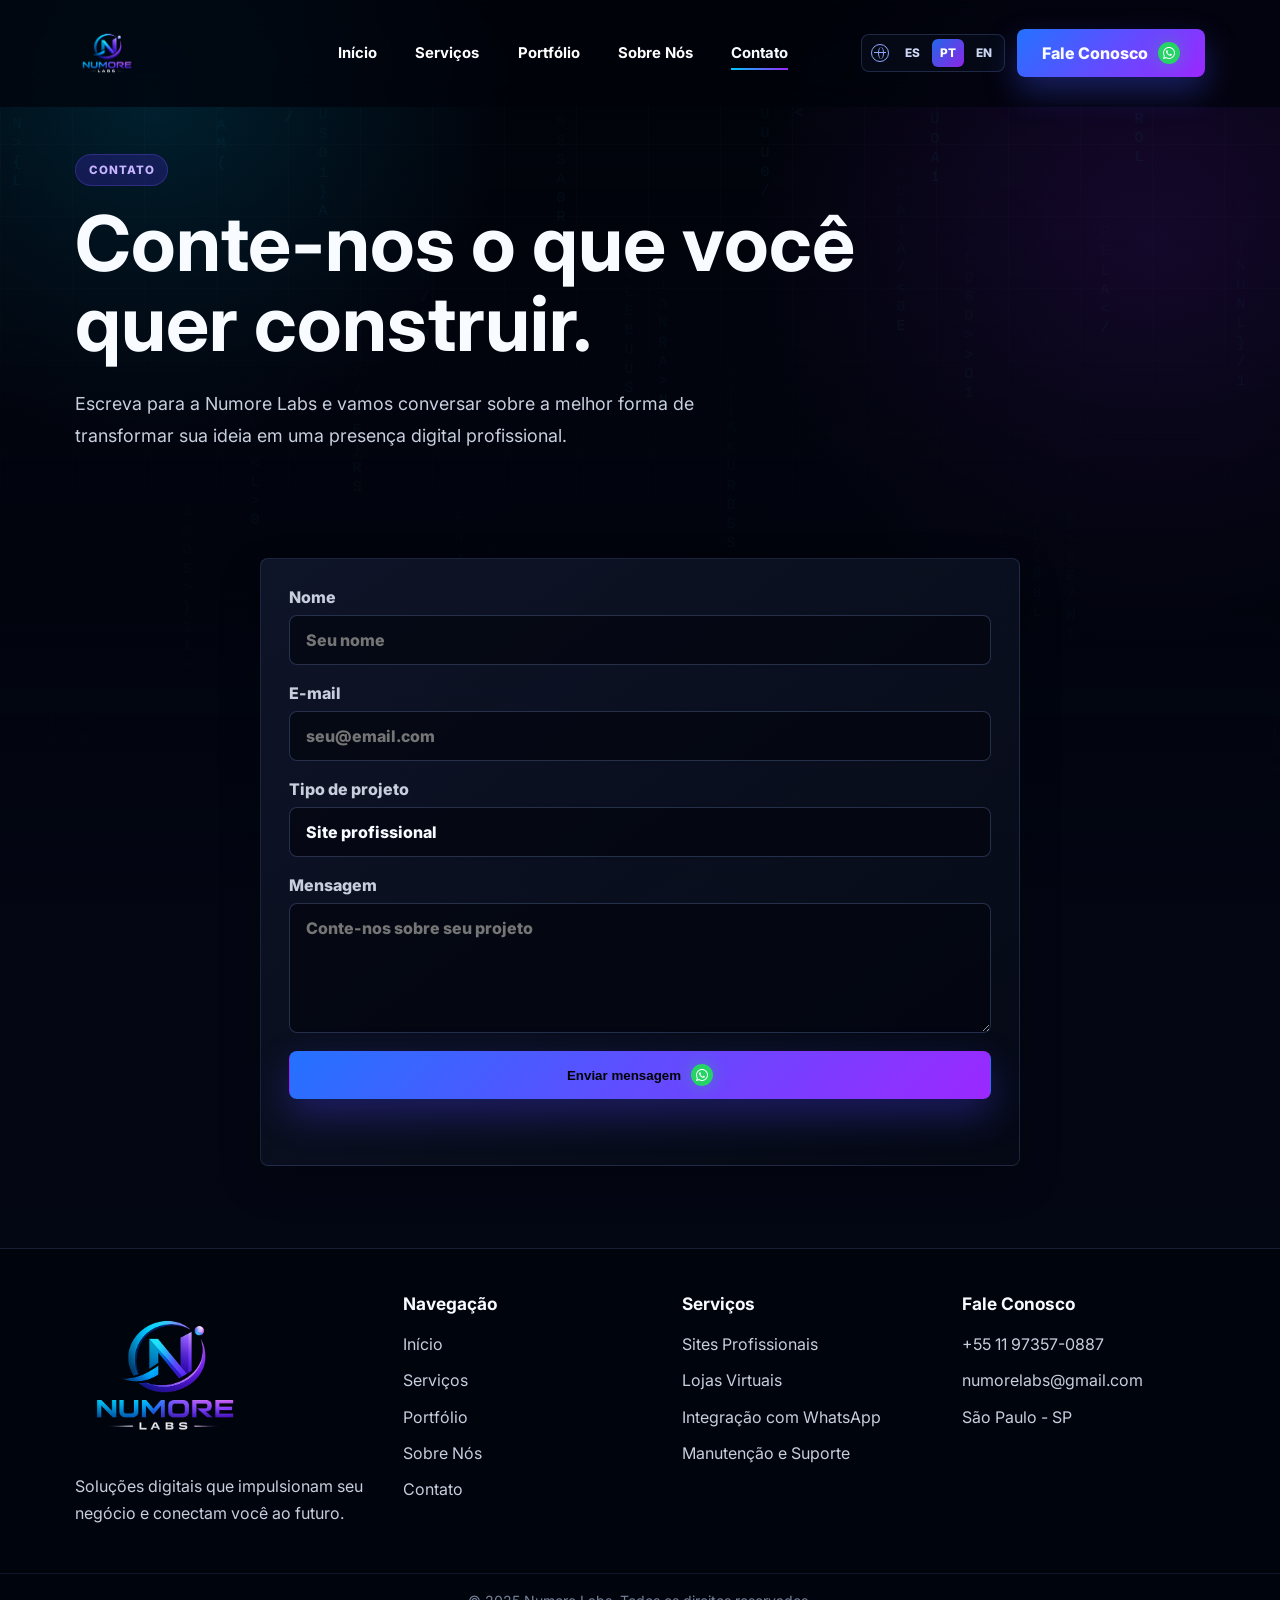
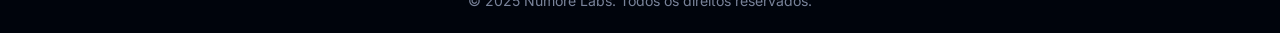
==== commit 15732b9c: "Add K9 Training portfolio project" ====
--- a/contacto.html
+++ b/contacto.html
@@ -7,8 +7,8 @@
     <meta property="og:title" content="Contacto | Numore Labs" />
     <meta property="og:description" content="Escribenos para crear tu sitio, tienda o solucion digital profesional." />
     <meta property="og:type" content="website" />
-    <meta property="og:url" content="https://numore99.github.io/NUMORE-LABS/contacto.html" />
-    <meta property="og:image" content="https://numore99.github.io/NUMORE-LABS/assets/hero-laptop.jpg" />
+    <meta property="og:url" content="https://numorelabs.com.br/contacto.html" />
+    <meta property="og:image" content="https://numorelabs.com.br/assets/hero-laptop.jpg" />
     <meta name="twitter:card" content="summary_large_image" />
     <title data-i18n-title="title.contact">Contacto | Numore Labs</title>
     <link rel="icon" type="image/png" href="assets/numore-logo.png" />
--- a/styles.css
+++ b/styles.css
@@ -786,7 +786,7 @@
 
 .portfolio-grid {
   display: grid;
-  grid-template-columns: repeat(3, 1fr);
+  grid-template-columns: repeat(4, minmax(0, 1fr));
   gap: 18px;
 }
 
@@ -849,6 +849,20 @@
   max-width: 210px;
   margin: 8px 0 0;
   font-size: 1.04rem;
+}
+
+.project-card.k9training::after {
+  background:
+    linear-gradient(180deg, rgba(2, 5, 9, 0.06), rgba(1, 3, 10, 0.9)),
+    radial-gradient(circle at 16% 18%, rgba(255, 118, 30, 0.28), transparent 34%);
+}
+
+.project-card.k9training span {
+  color: #ffd0ad;
+}
+
+.project-card.k9training h3 {
+  max-width: 260px;
 }
 
 .food {
@@ -1081,6 +1095,13 @@
 
 .case-card {
   padding: 18px;
+}
+
+.case-card-featured {
+  border-color: rgba(255, 122, 34, 0.34);
+  background:
+    linear-gradient(145deg, rgba(26, 18, 13, 0.94), rgba(6, 8, 18, 0.88)),
+    radial-gradient(circle at 18% 0%, rgba(255, 122, 34, 0.18), transparent 36%);
 }
 
 .case-card .project-card {
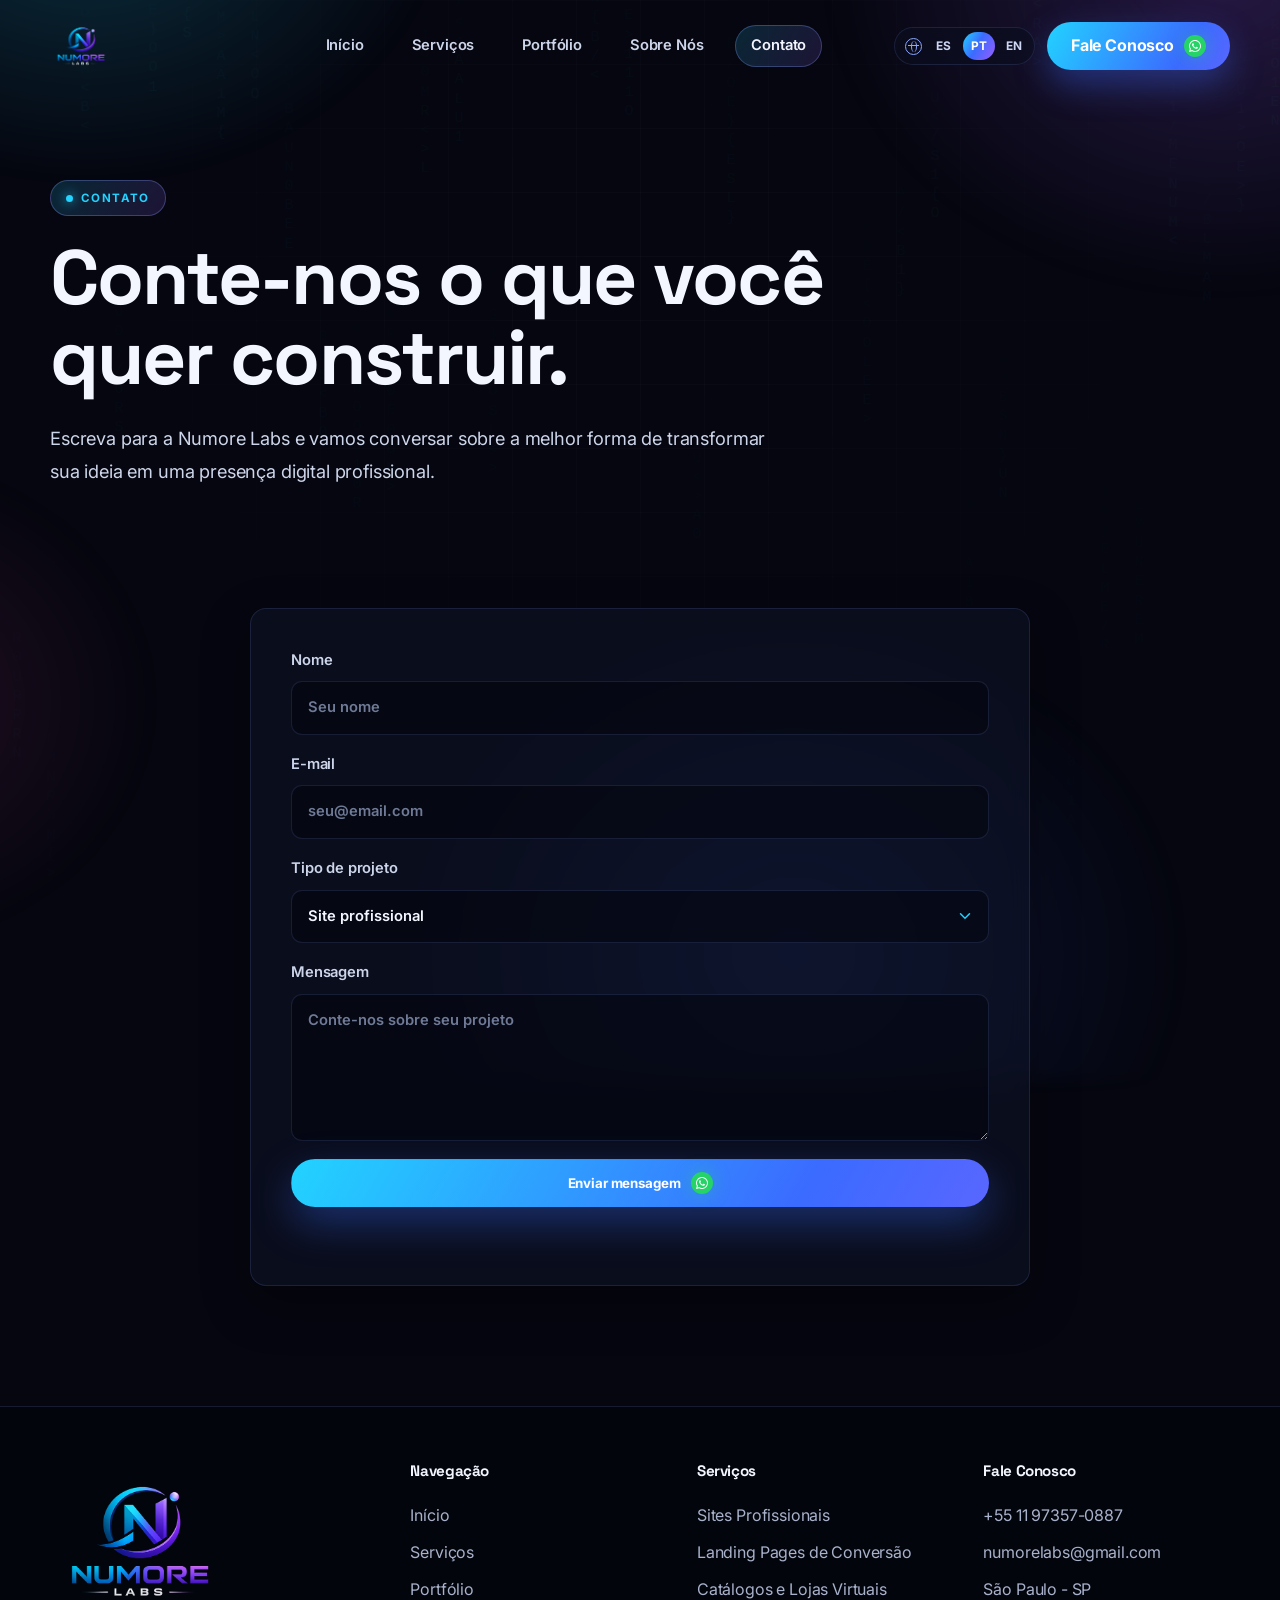
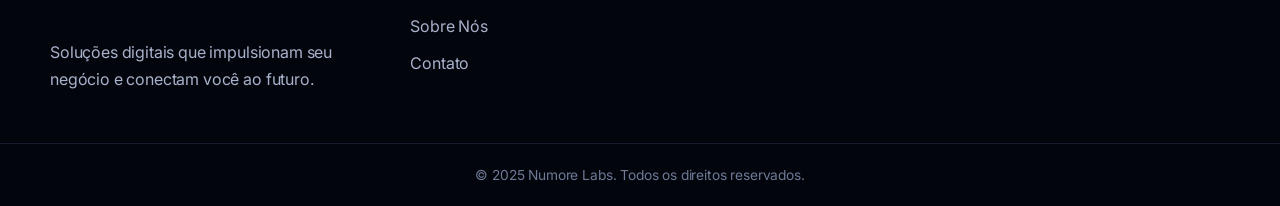
==== commit e28d6839: "Update service offerings" ====
--- a/contacto.html
+++ b/contacto.html
@@ -15,7 +15,7 @@
     <link rel="apple-touch-icon" href="assets/numore-logo.png" />
     <link rel="preconnect" href="https://fonts.googleapis.com" />
     <link rel="preconnect" href="https://fonts.gstatic.com" crossorigin />
-    <link href="https://fonts.googleapis.com/css2?family=Inter:wght@400;500;600;700;800&display=swap" rel="stylesheet" />
+    <link href="https://fonts.googleapis.com/css2?family=Inter:wght@400;500;600;700;800&family=Space+Grotesk:wght@500;600;700&display=swap" rel="stylesheet" />
     <link rel="stylesheet" href="styles.css" />
   </head>
   <body data-page="contacto">
@@ -26,14 +26,14 @@
         <form class="contact-form" data-contact-form>
           <label><span data-i18n="form.name">Nome</span><input type="text" name="name" placeholder="Seu nome" data-i18n-placeholder="form.namePlaceholder" required /></label>
           <label><span data-i18n="form.email">E-mail</span><input type="email" name="email" placeholder="seu@email.com" data-i18n-placeholder="form.emailPlaceholder" required /></label>
-          <label><span data-i18n="form.project">Tipo de projeto</span><select name="project"><option data-i18n="form.optionWeb">Site profissional</option><option data-i18n="form.optionStore">Loja virtual</option><option data-i18n="form.optionWhatsapp">Integração com WhatsApp</option><option data-i18n="form.optionSupport">Manutenção e suporte</option></select></label>
+          <label><span data-i18n="form.project">Tipo de projeto</span><select name="project"><option data-i18n="form.optionWeb">Site profissional</option><option data-i18n="form.optionLanding">Landing page de conversão</option><option data-i18n="form.optionCatalog">Catálogo ou loja virtual</option></select></label>
           <label><span data-i18n="form.message">Mensagem</span><textarea name="message" rows="5" placeholder="Conte-nos sobre seu projeto" data-i18n-placeholder="form.messagePlaceholder" required></textarea></label>
           <button class="btn btn-primary whatsapp-link" type="submit"><span data-i18n="form.submit">Enviar mensagem</span><span class="wa-icon" aria-hidden="true"></span></button>
           <p class="form-note" data-form-note aria-live="polite"></p>
         </form>
       </section>
     </main>
-    <footer class="site-footer"><div class="footer-grid section-shell"><div class="footer-brand"><img src="assets/numore-logo.png" alt="Logo Numore Labs" /><p data-i18n="footer.blurb">Soluções digitais que impulsionam seu negócio e conectam você ao futuro.</p></div><div><h3 data-i18n="footer.navigation">Navegação</h3><a href="index.html" data-i18n="nav.home">Início</a><a href="servicios.html" data-i18n="nav.services">Serviços</a><a href="portafolio.html" data-i18n="nav.portfolio">Portfólio</a><a href="sobre-nosotros.html" data-i18n="nav.about">Sobre Nós</a><a href="contacto.html" data-i18n="nav.contact">Contato</a></div><div><h3 data-i18n="nav.services">Serviços</h3><a href="servicios.html#sitios-profesionales" data-i18n="services.web.title">Sites Profissionais</a><a href="servicios.html#tiendas-virtuales" data-i18n="services.store.title">Lojas Virtuais</a><a href="servicios.html#whatsapp" data-i18n="services.whatsapp.title">Integração com WhatsApp</a><a href="servicios.html#mantenimiento" data-i18n="services.support.title">Manutenção e Suporte</a></div><div><h3 data-i18n="common.talk">Fale Conosco</h3><a href="https://wa.me/5511973570887?text=Hola%20Numore%20Labs%2C%20quiero%20hacer%20una%20consulta" target="_blank" rel="noopener">+55 11 97357-0887</a><a href="mailto:numorelabs@gmail.com">numorelabs@gmail.com</a><span data-i18n="footer.location">São Paulo - SP</span></div></div><p class="copyright" data-i18n="footer.copy">© 2025 Numore Labs. Todos os direitos reservados.</p></footer>
+    <footer class="site-footer"><div class="footer-grid section-shell"><div class="footer-brand"><img src="assets/numore-logo.png" alt="Logo Numore Labs" /><p data-i18n="footer.blurb">Soluções digitais que impulsionam seu negócio e conectam você ao futuro.</p></div><div><h3 data-i18n="footer.navigation">Navegação</h3><a href="index.html" data-i18n="nav.home">Início</a><a href="servicios.html" data-i18n="nav.services">Serviços</a><a href="portafolio.html" data-i18n="nav.portfolio">Portfólio</a><a href="sobre-nosotros.html" data-i18n="nav.about">Sobre Nós</a><a href="contacto.html" data-i18n="nav.contact">Contato</a></div><div><h3 data-i18n="nav.services">Serviços</h3><a href="servicios.html#sitios-profesionales" data-i18n="services.web.title">Sites Profissionais</a><a href="servicios.html#landing-pages" data-i18n="services.landing.title">Landing Pages de Conversão</a><a href="servicios.html#catalogos-tiendas" data-i18n="services.store.title">Catálogos e Lojas Virtuais</a></div><div><h3 data-i18n="common.talk">Fale Conosco</h3><a href="https://wa.me/5511973570887?text=Hola%20Numore%20Labs%2C%20quiero%20hacer%20una%20consulta" target="_blank" rel="noopener">+55 11 97357-0887</a><a href="mailto:numorelabs@gmail.com">numorelabs@gmail.com</a><span data-i18n="footer.location">São Paulo - SP</span></div></div><p class="copyright" data-i18n="footer.copy">© 2025 Numore Labs. Todos os direitos reservados.</p></footer>
     <script src="script.js"></script>
   </body>
 </html>
--- a/styles.css
+++ b/styles.css
@@ -1,16 +1,45 @@
+/* ===========================================================
+   NUMORE LABS — Sistema de diseño 2026
+   =========================================================== */
+
 :root {
-  --bg: #020611;
-  --bg-soft: #050a18;
-  --panel: rgba(11, 17, 33, 0.82);
-  --panel-strong: rgba(13, 20, 38, 0.94);
-  --line: rgba(123, 151, 230, 0.18);
-  --text: #f8fbff;
-  --muted: #c7cede;
-  --blue: #2472ff;
-  --cyan: #00c8ff;
-  --purple: #9c28ff;
-  --green: #36ff86;
-  --shadow: 0 24px 70px rgba(0, 0, 0, 0.48);
+  /* Base */
+  --bg: #05060f;
+  --bg-2: #080b1a;
+  --text: #f3f6ff;
+  --muted: #a9b2cb;
+  --muted-soft: #cdd5ea;
+
+  /* Superficies / cristal */
+  --glass: rgba(16, 21, 41, 0.55);
+  --glass-strong: rgba(13, 18, 38, 0.82);
+  --line: rgba(132, 162, 255, 0.14);
+  --line-strong: rgba(132, 162, 255, 0.3);
+
+  /* Acentos */
+  --cyan: #22d3ff;
+  --blue: #3b6bff;
+  --violet: #9b5cff;
+  --pink: #ff4fa3;
+  --lime: #5cffb1;
+
+  /* Gradiente firma */
+  --grad: linear-gradient(120deg, #22d3ff 0%, #3b6bff 46%, #9b5cff 100%);
+  --grad-warm: linear-gradient(120deg, #9b5cff 0%, #ff4fa3 100%);
+  --grad-soft: linear-gradient(120deg, rgba(34, 211, 255, 0.16), rgba(155, 92, 255, 0.16));
+
+  /* Sombras */
+  --shadow: 0 30px 80px rgba(0, 0, 0, 0.5);
+  --glow: 0 24px 60px rgba(43, 86, 255, 0.22);
+
+  /* Tipografía */
+  --font-display: "Space Grotesk", "Inter", system-ui, sans-serif;
+  --font-body: "Inter", system-ui, -apple-system, sans-serif;
+
+  /* Radios */
+  --r-lg: 22px;
+  --r-md: 16px;
+  --r-sm: 11px;
 }
 
 * {
@@ -27,23 +56,33 @@
   margin: 0;
   min-height: 100vh;
   color: var(--text);
-  font-family: "Inter", Arial, sans-serif;
-  background:
-    radial-gradient(circle at 12% 6%, rgba(0, 200, 255, 0.18), transparent 22rem),
-    radial-gradient(circle at 90% 15%, rgba(156, 40, 255, 0.18), transparent 25rem),
-    linear-gradient(180deg, #01030a 0%, #030714 38%, #030713 100%);
+  font-family: var(--font-body);
+  font-size: 16px;
+  line-height: 1.6;
+  letter-spacing: -0.01em;
+  background: var(--bg);
   overflow-x: hidden;
-}
-
+  -webkit-font-smoothing: antialiased;
+  text-rendering: optimizeLegibility;
+}
+
+/* Aurora animada de fondo */
 body::before {
   position: fixed;
-  inset: 0;
+  inset: -20% -10%;
   z-index: 0;
   pointer-events: none;
   content: "";
-  background: linear-gradient(180deg, rgba(1, 3, 10, 0.08), rgba(1, 3, 10, 0.7) 42rem);
-}
-
+  background:
+    radial-gradient(38rem 30rem at 14% 6%, rgba(34, 211, 255, 0.2), transparent 60%),
+    radial-gradient(42rem 34rem at 88% 12%, rgba(155, 92, 255, 0.22), transparent 60%),
+    radial-gradient(40rem 34rem at 60% 90%, rgba(59, 107, 255, 0.16), transparent 62%),
+    radial-gradient(30rem 26rem at 0% 70%, rgba(255, 79, 163, 0.12), transparent 60%);
+  filter: blur(8px);
+  animation: aurora-drift 26s ease-in-out infinite alternate;
+}
+
+/* Rejilla + viñeta */
 body::after {
   position: fixed;
   inset: 0;
@@ -51,10 +90,23 @@
   pointer-events: none;
   content: "";
   background:
-    linear-gradient(rgba(255, 255, 255, 0.018) 1px, transparent 1px),
-    linear-gradient(90deg, rgba(255, 255, 255, 0.018) 1px, transparent 1px);
-  background-size: 72px 72px, 72px 72px;
-  mask-image: linear-gradient(to bottom, black, transparent 44rem);
+    linear-gradient(rgba(255, 255, 255, 0.022) 1px, transparent 1px),
+    linear-gradient(90deg, rgba(255, 255, 255, 0.022) 1px, transparent 1px);
+  background-size: 64px 64px, 64px 64px;
+  mask-image: radial-gradient(circle at 50% 28%, black, transparent 70%);
+  -webkit-mask-image: radial-gradient(circle at 50% 28%, black, transparent 70%);
+}
+
+@keyframes aurora-drift {
+  0% {
+    transform: translate3d(0, 0, 0) scale(1);
+  }
+  50% {
+    transform: translate3d(-3%, 2%, 0) scale(1.08);
+  }
+  100% {
+    transform: translate3d(2%, -2%, 0) scale(1.04);
+  }
 }
 
 .matrix-rain {
@@ -63,16 +115,16 @@
   z-index: 0;
   width: 100%;
   height: 100%;
-  opacity: 0.42;
+  opacity: 0.22;
   mix-blend-mode: screen;
   pointer-events: none;
-  mask-image: linear-gradient(to bottom, rgba(0, 0, 0, 0.86), rgba(0, 0, 0, 0.34) 42rem, transparent 78rem);
+  mask-image: linear-gradient(to bottom, rgba(0, 0, 0, 0.7), rgba(0, 0, 0, 0.22) 42rem, transparent 78rem);
+  -webkit-mask-image: linear-gradient(to bottom, rgba(0, 0, 0, 0.7), rgba(0, 0, 0, 0.22) 42rem, transparent 78rem);
 }
 
 @media (max-width: 700px) {
   .matrix-rain {
-    opacity: 0.2;
-    mask-image: linear-gradient(to bottom, rgba(0, 0, 0, 0.68), rgba(0, 0, 0, 0.2) 36rem, transparent 62rem);
+    opacity: 0.12;
   }
 }
 
@@ -81,15 +133,6 @@
   z-index: 1;
 }
 
-main::before {
-  position: absolute;
-  inset: 620px 0 auto;
-  z-index: -1;
-  height: calc(100% - 620px);
-  content: "";
-  background: linear-gradient(180deg, rgba(3, 7, 19, 0.3), rgba(3, 7, 19, 0.92) 18rem);
-}
-
 a {
   color: inherit;
   text-decoration: none;
@@ -100,23 +143,43 @@
   max-width: 100%;
 }
 
+h1,
+h2,
+h3 {
+  font-family: var(--font-display);
+  font-weight: 700;
+  letter-spacing: -0.025em;
+}
+
+/* Barra de progreso de scroll */
+.scroll-progress {
+  position: fixed;
+  top: 0;
+  left: 0;
+  z-index: 60;
+  width: 0;
+  height: 3px;
+  background: var(--grad);
+  box-shadow: 0 0 14px rgba(59, 107, 255, 0.6);
+  transition: width 80ms linear;
+}
+
+/* ===========================================================
+   Animaciones de entrada
+   =========================================================== */
+
 [data-reveal] {
   opacity: 0;
-  transform: translate3d(0, 28px, 0) scale(0.99);
+  transform: translate3d(0, 32px, 0) scale(0.985);
   transition:
-    opacity 520ms cubic-bezier(0.22, 1, 0.36, 1),
-    transform 520ms cubic-bezier(0.22, 1, 0.36, 1);
+    opacity 640ms cubic-bezier(0.22, 1, 0.36, 1),
+    transform 640ms cubic-bezier(0.22, 1, 0.36, 1);
   transition-delay: var(--reveal-delay, 0ms);
 }
 
 [data-reveal].is-visible {
   opacity: 1;
   transform: translate3d(0, 0, 0) scale(1);
-}
-
-[data-reveal].is-visible,
-[data-float].is-visible {
-  will-change: transform;
 }
 
 [data-float].is-visible {
@@ -129,9 +192,8 @@
   100% {
     transform: translate3d(0, 0, 0);
   }
-
   50% {
-    transform: translate3d(0, -10px, 0);
+    transform: translate3d(0, -9px, 0);
   }
 }
 
@@ -139,47 +201,64 @@
   html {
     scroll-behavior: auto;
   }
-
   *,
   *::before,
   *::after {
     animation-duration: 0.001ms !important;
     animation-iteration-count: 1 !important;
-    scroll-behavior: auto !important;
     transition-duration: 0.001ms !important;
   }
-
   [data-reveal] {
     opacity: 1;
-    filter: none;
     transform: none;
   }
-
-  .matrix-rain {
+  .matrix-rain,
+  body::before {
     display: none;
   }
 }
 
+/* ===========================================================
+   Layout
+   =========================================================== */
+
 .section-shell {
-  width: min(1130px, calc(100% - 40px));
+  width: min(1180px, calc(100% - 44px));
   margin: 0 auto;
 }
+
+.section-block,
+.contact {
+  padding: 64px 0;
+}
+
+/* ===========================================================
+   Header / Navegación
+   =========================================================== */
 
 .site-header {
   position: fixed;
   top: 0;
   left: 0;
-  z-index: 20;
+  z-index: 40;
   display: grid;
   width: 100%;
   grid-template-columns: auto 1fr auto;
   align-items: center;
   gap: 28px;
-  padding: 24px max(22px, calc((100vw - 1130px) / 2));
+  padding: 18px max(22px, calc((100vw - 1180px) / 2));
   border-bottom: 1px solid transparent;
-  background: rgba(1, 4, 12, 0.74);
-  backdrop-filter: blur(18px);
-  transition: border-color 180ms ease, background 180ms ease;
+  background: transparent;
+  transition: padding 220ms ease, background 240ms ease, border-color 240ms ease, backdrop-filter 240ms ease;
+}
+
+.site-header.is-scrolled {
+  padding-top: 12px;
+  padding-bottom: 12px;
+  border-color: var(--line);
+  background: rgba(6, 8, 18, 0.72);
+  backdrop-filter: blur(20px) saturate(140%);
+  -webkit-backdrop-filter: blur(20px) saturate(140%);
 }
 
 .header-actions {
@@ -188,31 +267,25 @@
   gap: 12px;
 }
 
-.site-footer {
-  position: relative;
-  z-index: 1;
-}
-
-.site-header.is-scrolled {
-  border-color: var(--line);
-  background: rgba(2, 4, 12, 0.94);
-}
-
 .brand img {
-  width: 190px;
-  height: 58px;
+  width: 188px;
+  height: 56px;
   object-fit: contain;
   object-position: left center;
+  transition: transform 240ms ease;
+}
+
+.brand:hover img {
+  transform: scale(1.03);
 }
 
 .main-nav {
   display: flex;
   align-items: center;
   justify-content: center;
-  gap: clamp(22px, 3vw, 42px);
-  color: #ffffff;
-  font-size: 0.93rem;
-  font-weight: 700;
+  gap: clamp(6px, 1.6vw, 16px);
+  font-size: 0.92rem;
+  font-weight: 600;
 }
 
 .mobile-quick-nav {
@@ -221,49 +294,51 @@
 
 .main-nav a {
   position: relative;
-  padding: 8px 0;
-  transition: color 180ms ease;
-}
-
-.main-nav a::after {
-  position: absolute;
-  right: 0;
-  bottom: 0;
-  left: 0;
-  height: 2px;
-  content: "";
-  background: linear-gradient(90deg, var(--cyan), var(--purple));
-  transform: scaleX(0);
-  transform-origin: left;
-  transition: transform 180ms ease;
-}
-
-.main-nav a:hover,
+  padding: 9px 16px;
+  border-radius: 999px;
+  color: var(--muted-soft);
+  transition: color 200ms ease, background 200ms ease;
+}
+
+.main-nav a:hover {
+  color: var(--text);
+  background: rgba(255, 255, 255, 0.05);
+}
+
 .main-nav a.is-active {
   color: var(--text);
-}
-
-.main-nav a:hover::after,
-.main-nav a.is-active::after {
-  transform: scaleX(1);
-}
-
+  background: var(--grad-soft);
+  box-shadow: inset 0 0 0 1px var(--line-strong);
+}
+
+/* Botones */
 .header-cta,
 .btn {
   display: inline-flex;
   min-height: 48px;
   align-items: center;
   justify-content: center;
-  border-radius: 8px;
-  font-weight: 800;
-  transition: transform 180ms ease, border-color 180ms ease, box-shadow 180ms ease;
+  border-radius: 999px;
+  font-family: var(--font-body);
+  font-weight: 700;
+  letter-spacing: -0.01em;
+  cursor: pointer;
+  transition: transform 220ms cubic-bezier(0.22, 1, 0.36, 1), box-shadow 220ms ease, border-color 220ms ease, filter 220ms ease;
 }
 
 .header-cta {
   min-width: 150px;
-  padding: 0 25px;
-  background: linear-gradient(135deg, var(--blue), var(--purple));
-  box-shadow: 0 14px 32px rgba(65, 89, 255, 0.34);
+  padding: 0 24px;
+  color: #fff;
+  background: var(--grad);
+  background-size: 160% 160%;
+  box-shadow: 0 14px 34px rgba(59, 107, 255, 0.38);
+}
+
+.header-cta:hover {
+  transform: translateY(-2px);
+  filter: brightness(1.08);
+  box-shadow: 0 18px 44px rgba(59, 107, 255, 0.5);
 }
 
 .whatsapp-link {
@@ -281,42 +356,37 @@
   height: 22px;
   flex: 0 0 22px;
   place-items: center;
-  border: 0;
   border-radius: 50%;
   background: #25d366;
-  box-shadow: 0 0 18px rgba(37, 211, 102, 0.36);
+  box-shadow: 0 0 18px rgba(37, 211, 102, 0.4);
 }
 
 .wa-icon::before {
   content: "";
   width: 14px;
   height: 14px;
-  background: #ffffff;
+  background: #fff;
   -webkit-mask: url("data:image/svg+xml,%3Csvg xmlns='http://www.w3.org/2000/svg' viewBox='0 0 448 512'%3E%3Cpath d='M380.9 97.1C339 55.1 283.2 32 223.9 32 101 32 1 132 1 254.8c0 39.3 10.3 77.7 29.9 111.5L0 480l116.4-30.5c32.6 17.8 69.4 27.2 107.5 27.2h.1c122.8 0 222.8-100 222.9-222.8 0-59.4-23.1-115.2-66-156.8zM224 439.1h-.1c-33.7 0-66.7-9.1-95.6-26.2l-6.9-4.1-69 18.1 18.4-67.3-4.5-6.9c-18.8-29.9-28.8-64.4-28.8-99.9C37.5 150.6 121.7 66.4 224.1 66.4c49.7 0 96.4 19.4 131.6 54.6 35.1 35.2 54.5 81.9 54.4 131.6-.1 102.4-83.8 186.5-186.1 186.5zm101.2-138.2c-5.5-2.8-32.8-16.2-37.9-18-5.1-1.9-8.8-2.8-12.5 2.8-3.7 5.5-14.3 18-17.6 21.8-3.2 3.7-6.5 4.2-12 1.4-32.6-16.3-54-29.1-75.5-66-5.7-9.8 5.7-9.1 16.3-30.3 1.8-3.7.9-6.9-.5-9.7-1.4-2.8-12.5-30.1-17.1-41.2-4.5-10.8-9.1-9.3-12.5-9.5-3.2-.2-6.9-.2-10.6-.2-3.7 0-9.7 1.4-14.8 6.9-5.1 5.5-19.4 18.9-19.4 46.1 0 27.2 19.9 53.5 22.6 57.2 2.8 3.7 39.1 59.7 94.8 83.8 35.2 15.2 49 16.5 66.6 13.8 10.7-1.6 32.8-13.4 37.4-26.4 4.6-13 4.6-24.1 3.2-26.4-1.3-2.5-5-3.9-10.5-6.7z'/%3E%3C/svg%3E") center / contain no-repeat;
   mask: url("data:image/svg+xml,%3Csvg xmlns='http://www.w3.org/2000/svg' viewBox='0 0 448 512'%3E%3Cpath d='M380.9 97.1C339 55.1 283.2 32 223.9 32 101 32 1 132 1 254.8c0 39.3 10.3 77.7 29.9 111.5L0 480l116.4-30.5c32.6 17.8 69.4 27.2 107.5 27.2h.1c122.8 0 222.8-100 222.9-222.8 0-59.4-23.1-115.2-66-156.8zM224 439.1h-.1c-33.7 0-66.7-9.1-95.6-26.2l-6.9-4.1-69 18.1 18.4-67.3-4.5-6.9c-18.8-29.9-28.8-64.4-28.8-99.9C37.5 150.6 121.7 66.4 224.1 66.4c49.7 0 96.4 19.4 131.6 54.6 35.1 35.2 54.5 81.9 54.4 131.6-.1 102.4-83.8 186.5-186.1 186.5zm101.2-138.2c-5.5-2.8-32.8-16.2-37.9-18-5.1-1.9-8.8-2.8-12.5 2.8-3.7 5.5-14.3 18-17.6 21.8-3.2 3.7-6.5 4.2-12 1.4-32.6-16.3-54-29.1-75.5-66-5.7-9.8 5.7-9.1 16.3-30.3 1.8-3.7.9-6.9-.5-9.7-1.4-2.8-12.5-30.1-17.1-41.2-4.5-10.8-9.1-9.3-12.5-9.5-3.2-.2-6.9-.2-10.6-.2-3.7 0-9.7 1.4-14.8 6.9-5.1 5.5-19.4 18.9-19.4 46.1 0 27.2 19.9 53.5 22.6 57.2 2.8 3.7 39.1 59.7 94.8 83.8 35.2 15.2 49 16.5 66.6 13.8 10.7-1.6 32.8-13.4 37.4-26.4 4.6-13 4.6-24.1 3.2-26.4-1.3-2.5-5-3.9-10.5-6.7z'/%3E%3C/svg%3E") center / contain no-repeat;
-}
-
-.wa-icon::after {
-  content: "";
-  display: none;
 }
 
 .language-switcher {
   display: inline-flex;
   min-height: 38px;
   align-items: center;
-  gap: 4px;
-  border: 1px solid rgba(123, 151, 230, 0.22);
-  border-radius: 8px;
-  background: rgba(7, 12, 26, 0.78);
+  gap: 3px;
+  border: 1px solid var(--line);
+  border-radius: 999px;
+  background: rgba(10, 14, 30, 0.6);
+  backdrop-filter: blur(8px);
   padding: 4px;
 }
 
 .language-icon {
   position: relative;
-  width: 18px;
-  height: 18px;
-  margin: 0 3px 0 5px;
+  width: 17px;
+  height: 17px;
+  margin: 0 3px 0 6px;
   border: 1.6px solid #8ea8ff;
   border-radius: 50%;
 }
@@ -331,7 +401,7 @@
 .language-icon::before {
   top: 2px;
   bottom: 2px;
-  left: 6px;
+  left: 5.5px;
   width: 4px;
   border-right: 1px solid #8ea8ff;
   border-left: 1px solid #8ea8ff;
@@ -339,7 +409,7 @@
 }
 
 .language-icon::after {
-  top: 7px;
+  top: 6.5px;
   right: 2px;
   left: 2px;
   border-top: 1px solid #8ea8ff;
@@ -349,43 +419,53 @@
   min-width: 32px;
   height: 28px;
   border: 0;
-  border-radius: 6px;
+  border-radius: 999px;
   color: #cdd6f3;
   background: transparent;
   cursor: pointer;
   font: inherit;
   font-size: 0.74rem;
-  font-weight: 800;
+  font-weight: 700;
+  transition: color 180ms ease, background 180ms ease;
+}
+
+.language-switcher button:hover {
+  color: #fff;
 }
 
 .language-switcher button.is-active {
   color: #fff;
-  background: linear-gradient(135deg, rgba(36, 114, 255, 0.9), rgba(156, 40, 255, 0.9));
+  background: var(--grad);
 }
 
 .btn {
-  padding: 0 28px;
+  padding: 0 30px;
   border: 1px solid transparent;
 }
 
-.btn:hover,
-.header-cta:hover {
+.btn-primary {
+  color: #fff;
+  background: var(--grad);
+  background-size: 160% 160%;
+  box-shadow: 0 16px 40px rgba(59, 107, 255, 0.36);
+}
+
+.btn-primary:hover {
   transform: translateY(-2px);
-}
-
-.btn-primary {
-  background: linear-gradient(135deg, var(--blue), var(--purple));
-  box-shadow: 0 16px 38px rgba(78, 64, 255, 0.32);
+  filter: brightness(1.08);
+  box-shadow: 0 22px 52px rgba(59, 107, 255, 0.5);
 }
 
 .btn-outline {
-  border-color: rgba(128, 164, 255, 0.42);
-  background: rgba(12, 17, 34, 0.68);
+  border-color: var(--line-strong);
+  background: rgba(255, 255, 255, 0.03);
+  backdrop-filter: blur(8px);
 }
 
 .btn-outline:hover {
-  border-color: var(--green);
-  box-shadow: 0 16px 32px rgba(54, 255, 134, 0.14);
+  transform: translateY(-2px);
+  border-color: var(--cyan);
+  box-shadow: 0 16px 38px rgba(34, 211, 255, 0.18);
 }
 
 .menu-toggle {
@@ -393,8 +473,9 @@
   width: 46px;
   height: 46px;
   border: 1px solid var(--line);
-  border-radius: 8px;
-  background: rgba(9, 14, 28, 0.82);
+  border-radius: var(--r-sm);
+  background: rgba(12, 16, 32, 0.7);
+  cursor: pointer;
 }
 
 .menu-toggle span {
@@ -402,51 +483,61 @@
   width: 18px;
   height: 2px;
   margin: 4px auto;
+  border-radius: 2px;
   background: var(--text);
 }
 
-.hero {
-  display: grid;
-  overflow: hidden;
-  min-height: 520px;
-  grid-template-columns: minmax(470px, 0.82fr) minmax(520px, 1.18fr);
-  align-items: center;
-  gap: 34px;
-  padding: 120px 0 34px;
-}
+/* ===========================================================
+   Píldoras (eyebrow / kicker)
+   =========================================================== */
 
 .eyebrow,
 .section-kicker {
   display: inline-flex;
   width: fit-content;
   align-items: center;
-  border: 1px solid rgba(117, 88, 255, 0.28);
+  gap: 8px;
+  border: 1px solid var(--line-strong);
   border-radius: 999px;
-  color: #c7b6ff;
-  background: rgba(88, 45, 255, 0.22);
+  color: var(--cyan);
+  background: var(--grad-soft);
   font-size: 0.72rem;
-  font-weight: 800;
-  letter-spacing: 0.08em;
-  padding: 8px 13px;
+  font-weight: 700;
+  letter-spacing: 0.12em;
+  padding: 8px 15px;
   text-transform: uppercase;
 }
 
-.hero h1,
-.section-heading h2,
-.about-panel h2 {
-  margin: 18px 0 0;
-  line-height: 1.04;
-  letter-spacing: 0;
+.eyebrow::before,
+.section-kicker::before {
+  content: "";
+  width: 7px;
+  height: 7px;
+  border-radius: 50%;
+  background: var(--cyan);
+  box-shadow: 0 0 12px var(--cyan);
+}
+
+/* ===========================================================
+   Hero
+   =========================================================== */
+
+.hero {
+  display: grid;
+  overflow: visible;
+  min-height: 86vh;
+  grid-template-columns: minmax(440px, 1fr) minmax(460px, 1.05fr);
+  align-items: center;
+  gap: 50px;
+  padding: 150px 0 60px;
 }
 
 .hero h1 {
-  max-width: 560px;
-  font-size: clamp(2.65rem, 4.2vw, 3.45rem);
-  font-weight: 800;
-}
-
-.hero h1 {
-  color: var(--text);
+  max-width: 600px;
+  margin: 22px 0 0;
+  font-size: clamp(2.8rem, 5.4vw, 4.4rem);
+  line-height: 1.02;
+  font-weight: 700;
 }
 
 .hero h1 span {
@@ -455,288 +546,399 @@
 }
 
 .hero h1 .hero-accent {
-  background: linear-gradient(100deg, var(--cyan), var(--blue) 46%, var(--purple) 92%);
+  background: var(--grad);
+  background-size: 220% 220%;
   -webkit-background-clip: text;
   background-clip: text;
   color: transparent;
+  animation: grad-shift 7s ease infinite;
+}
+
+@keyframes grad-shift {
+  0%,
+  100% {
+    background-position: 0% 50%;
+  }
+  50% {
+    background-position: 100% 50%;
+  }
 }
 
 .hero-copy p {
-  max-width: 545px;
-  margin: 22px 0 0;
-  color: #e0e5f1;
-  font-size: 1rem;
-  line-height: 1.72;
+  max-width: 540px;
+  margin: 26px 0 0;
+  color: var(--muted-soft);
+  font-size: 1.08rem;
+  line-height: 1.75;
 }
 
 .hero-actions {
   display: flex;
   flex-wrap: wrap;
   gap: 16px;
-  margin-top: 30px;
+  margin-top: 34px;
 }
 
 .hero-features {
   display: flex;
   flex-wrap: wrap;
-  width: 660px;
-  max-width: calc(100vw - 40px);
-  gap: 16px 22px;
-  margin-top: 34px;
+  gap: 14px 26px;
+  margin-top: 38px;
   color: #eef3ff;
-  font-size: 0.78rem;
+  font-size: 0.82rem;
+  font-weight: 500;
 }
 
 .hero-features span {
   display: inline-flex;
   align-items: center;
-  gap: 8px;
+  gap: 9px;
 }
 
 .hero-features span + span {
-  border-left: 1px solid rgba(141, 159, 213, 0.38);
-  padding-left: 22px;
+  border-left: 1px solid var(--line-strong);
+  padding-left: 26px;
 }
 
 .hero-features span::before {
-  width: 10px;
-  height: 10px;
-  border: 1px solid var(--cyan);
+  width: 9px;
+  height: 9px;
   border-radius: 3px;
+  background: var(--lime);
   content: "";
-  box-shadow: 0 0 16px rgba(8, 217, 255, 0.65);
-}
-
+  box-shadow: 0 0 14px rgba(92, 255, 177, 0.7);
+}
+
+/* Visual del hero */
 .hero-visual {
   position: relative;
+  isolation: isolate;
+  min-height: 380px;
+}
+
+.hero-photo {
   overflow: hidden;
-  isolation: isolate;
-  min-height: 360px;
-  perspective: 1100px;
-}
-
-.hero-visual::before {
+  border-radius: var(--r-lg);
+  border: 1px solid var(--line-strong);
+  box-shadow: var(--shadow);
+}
+
+.hero-photo::before {
   position: absolute;
-  inset: 7% 4% 0;
-  content: "";
-  background:
-    radial-gradient(circle at 78% 34%, rgba(157, 45, 255, 0.22), transparent 20rem),
-    radial-gradient(circle at 26% 44%, rgba(8, 217, 255, 0.16), transparent 21rem);
-}
-
-.hero-photo {
-  min-height: 420px;
-  border-radius: 8px;
-  perspective: none;
-}
-
-.hero-photo::before {
   inset: 0;
   z-index: 1;
+  content: "";
+  border-radius: inherit;
   background:
-    linear-gradient(90deg, rgba(2, 6, 15, 0.58) 0%, rgba(2, 6, 15, 0.18) 45%, rgba(2, 6, 15, 0.42) 100%),
-    radial-gradient(circle at 72% 82%, rgba(156, 40, 255, 0.22), transparent 16rem);
-  filter: none;
+    linear-gradient(120deg, rgba(34, 211, 255, 0.18), transparent 40%),
+    linear-gradient(300deg, rgba(155, 92, 255, 0.26), transparent 46%);
+  mix-blend-mode: screen;
+  pointer-events: none;
 }
 
 .hero-photo::after {
   position: absolute;
   inset: auto 0 0;
   z-index: 2;
-  height: 42%;
+  height: 46%;
   content: "";
-  background: linear-gradient(180deg, transparent, rgba(2, 5, 13, 0.92));
+  background: linear-gradient(180deg, transparent, rgba(5, 6, 15, 0.85));
 }
 
 .hero-photo img {
-  width: 112%;
+  width: 100%;
   height: 100%;
-  min-height: 420px;
+  min-height: 460px;
   object-fit: cover;
   object-position: center;
-  border-radius: 8px;
-  filter: saturate(1.05) contrast(1.05) brightness(0.86);
-  box-shadow: 0 24px 70px rgba(0, 0, 0, 0.55);
-  transform: translateX(-5%);
-}
-
-.laptop {
+  filter: saturate(1.08) contrast(1.04) brightness(0.92);
+}
+
+/* Etiqueta flotante sobre el hero */
+.hero-badge {
+  position: absolute;
+  z-index: 3;
+  display: flex;
+  align-items: center;
+  gap: 12px;
+  padding: 14px 18px;
+  border: 1px solid var(--line-strong);
+  border-radius: 16px;
+  background: var(--glass-strong);
+  backdrop-filter: blur(16px);
+  box-shadow: var(--shadow);
+}
+
+.hero-badge.badge-tl {
+  top: 22px;
+  left: -18px;
+}
+
+.hero-badge.badge-br {
+  right: -16px;
+  bottom: 26px;
+}
+
+.hero-badge .dot {
+  width: 10px;
+  height: 10px;
+  border-radius: 50%;
+  background: var(--lime);
+  box-shadow: 0 0 14px var(--lime);
+  animation: pulse-dot 2s ease infinite;
+}
+
+@keyframes pulse-dot {
+  0%,
+  100% {
+    opacity: 1;
+    transform: scale(1);
+  }
+  50% {
+    opacity: 0.5;
+    transform: scale(0.8);
+  }
+}
+
+.hero-badge strong {
+  display: block;
+  font-family: var(--font-display);
+  font-size: 1.15rem;
+  line-height: 1;
+}
+
+.hero-badge small {
+  color: var(--muted);
+  font-size: 0.72rem;
+}
+
+/* ===========================================================
+   Marquee
+   =========================================================== */
+
+.marquee {
   position: relative;
-  transform: translateX(4px) scale(0.9) rotateY(-12deg) rotateX(4deg) rotateZ(-5deg);
-  transform-origin: center;
-}
-
-.laptop-screen {
+  z-index: 1;
+  overflow: hidden;
+  margin: 8px 0 24px;
+  padding: 18px 0;
+  border-top: 1px solid var(--line);
+  border-bottom: 1px solid var(--line);
+  mask-image: linear-gradient(90deg, transparent, black 12%, black 88%, transparent);
+  -webkit-mask-image: linear-gradient(90deg, transparent, black 12%, black 88%, transparent);
+}
+
+.marquee-track {
+  display: flex;
+  width: max-content;
+  gap: 56px;
+  animation: marquee 30s linear infinite;
+}
+
+.marquee:hover .marquee-track {
+  animation-play-state: paused;
+}
+
+.marquee span {
+  display: inline-flex;
+  align-items: center;
+  gap: 56px;
+  font-family: var(--font-display);
+  font-size: 1.05rem;
+  font-weight: 600;
+  color: var(--muted);
+  letter-spacing: 0.04em;
+  white-space: nowrap;
+}
+
+.marquee span::after {
+  content: "✦";
+  color: var(--violet);
+  font-size: 0.8rem;
+}
+
+@keyframes marquee {
+  from {
+    transform: translateX(0);
+  }
+  to {
+    transform: translateX(-50%);
+  }
+}
+
+/* ===========================================================
+   Banda de estadísticas
+   =========================================================== */
+
+.stats-band {
+  display: grid;
+  grid-template-columns: repeat(4, 1fr);
+  gap: 18px;
+}
+
+.stat-card {
   position: relative;
   overflow: hidden;
-  min-height: 330px;
-  border: 2px solid rgba(160, 177, 235, 0.28);
-  border-radius: 15px;
-  background:
-    radial-gradient(circle at 76% 46%, rgba(8, 217, 255, 0.2), transparent 13rem),
-    radial-gradient(circle at 88% 70%, rgba(157, 45, 255, 0.38), transparent 12rem),
-    linear-gradient(135deg, #071029, #03040d 64%);
-  box-shadow: var(--shadow);
-}
-
-.laptop-screen::after {
-  position: absolute;
-  right: 34px;
-  bottom: 32px;
-  width: 190px;
-  height: 130px;
-  content: "";
-  background-image: radial-gradient(rgba(61, 109, 255, 0.75) 1px, transparent 1px);
-  background-size: 13px 13px;
-  opacity: 0.58;
-}
-
-.mock-header {
-  display: flex;
-  align-items: center;
-  justify-content: space-between;
-  padding: 22px 28px;
-  border-bottom: 1px solid rgba(108, 132, 220, 0.13);
-}
-
-.mock-header img {
-  width: 130px;
-  height: 44px;
-  object-fit: contain;
-  object-position: left center;
-}
-
-.mock-header div {
-  display: flex;
-  gap: 18px;
-}
-
-.mock-header span {
-  width: 42px;
-  height: 3px;
-  border-radius: 99px;
-  background: rgba(211, 224, 255, 0.54);
-}
-
-.mock-header span:first-child {
-  background: var(--blue);
-}
-
-.mock-content {
-  position: relative;
-  z-index: 1;
-  display: grid;
-  grid-template-columns: 1fr 0.85fr;
-  align-items: center;
-  gap: 12px;
-  padding: 46px 36px 56px;
-}
-
-.mock-content strong {
-  display: block;
-  max-width: 300px;
-  color: var(--text);
-  font-size: clamp(1.55rem, 2.35vw, 2.35rem);
-  line-height: 1.06;
-}
-
-.mock-content strong em {
-  color: var(--cyan);
-  font-style: normal;
-}
-
-.mock-content p {
-  max-width: 310px;
+  padding: 30px 26px;
+  border: 1px solid var(--line);
+  border-radius: var(--r-md);
+  background: var(--glass);
+  backdrop-filter: blur(12px);
+  text-align: left;
+}
+
+.stat-card .stat-num {
+  font-family: var(--font-display);
+  font-size: clamp(2.2rem, 4vw, 3rem);
+  font-weight: 700;
+  line-height: 1;
+  background: var(--grad);
+  -webkit-background-clip: text;
+  background-clip: text;
+  color: transparent;
+}
+
+.stat-card .stat-label {
+  margin-top: 10px;
   color: var(--muted);
-  font-size: 0.9rem;
-  line-height: 1.7;
-}
-
-.mock-content img {
-  width: 260px;
-  justify-self: end;
-  filter: drop-shadow(0 0 42px rgba(63, 95, 255, 0.62));
-}
-
-.mock-button {
-  display: block;
-  width: 118px;
-  height: 34px;
-  border: 1px solid rgba(102, 151, 255, 0.62);
-  border-radius: 7px;
-  background: linear-gradient(135deg, rgba(0, 198, 255, 0.2), rgba(157, 45, 255, 0.16));
-}
-
-.laptop-base {
-  width: 92%;
-  height: 34px;
-  margin: -2px auto 0;
-  border-radius: 0 0 26px 26px;
-  background: linear-gradient(180deg, #161c31, #070a12);
-  box-shadow: 0 26px 45px rgba(65, 50, 160, 0.34);
-}
-
-.section-block,
-.contact {
-  padding: 42px 0;
-}
-
-.hero + .section-block {
-  margin-top: -44px;
-}
+  font-size: 0.92rem;
+  font-weight: 500;
+}
+
+/* ===========================================================
+   Encabezados de sección
+   =========================================================== */
 
 .section-heading {
   display: grid;
   grid-template-columns: 1fr auto;
   align-items: end;
   gap: 24px;
-  margin-bottom: 28px;
+  margin-bottom: 38px;
 }
 
 .section-heading h2,
 .about-panel h2 {
-  max-width: 560px;
-  font-size: clamp(1.85rem, 3vw, 2.25rem);
+  max-width: 640px;
+  margin: 14px 0 0;
+  font-size: clamp(2rem, 3.4vw, 2.75rem);
+  line-height: 1.08;
 }
 
 .section-heading a {
-  color: #4d86ff;
-  font-weight: 800;
-  font-size: 0.92rem;
-}
-
-.section-heading a::after,
-.service-card a::after {
-  content: " →";
-}
-
-.service-grid {
-  display: grid;
-  grid-template-columns: repeat(4, 1fr);
-  gap: 22px;
-}
+  display: inline-flex;
+  align-items: center;
+  gap: 6px;
+  color: var(--cyan);
+  font-weight: 700;
+  font-size: 0.95rem;
+  transition: gap 200ms ease, color 200ms ease;
+}
+
+.section-heading a::after {
+  content: "→";
+  transition: transform 200ms ease;
+}
+
+.section-heading a:hover {
+  color: #fff;
+}
+
+.section-heading a:hover::after {
+  transform: translateX(4px);
+}
+
+/* ===========================================================
+   Tarjetas base con cristal + spotlight + borde gradiente
+   =========================================================== */
 
 .service-card,
+.stat-card,
+.story-card,
+.detail-card,
 .about-panel,
 .contact-form,
-.project-card {
-  border: 1px solid rgba(125, 151, 216, 0.18);
-  border-radius: 8px;
-  background: linear-gradient(145deg, rgba(16, 23, 43, 0.9), rgba(6, 10, 22, 0.78));
-  box-shadow: 0 16px 42px rgba(0, 0, 0, 0.22);
+.split-panel,
+.cta-band {
+  position: relative;
+  border: 1px solid var(--line);
+  border-radius: var(--r-md);
+  background: var(--glass);
+  backdrop-filter: blur(12px);
+  box-shadow: 0 18px 50px rgba(0, 0, 0, 0.28);
+}
+
+/* Spotlight que sigue el cursor */
+.service-card::before,
+.stat-card::before,
+.story-card::before {
+  position: absolute;
+  inset: 0;
+  z-index: 0;
+  content: "";
+  border-radius: inherit;
+  opacity: 0;
+  background: radial-gradient(420px circle at var(--mx, 50%) var(--my, 0%), rgba(80, 140, 255, 0.16), transparent 45%);
+  transition: opacity 300ms ease;
+  pointer-events: none;
+}
+
+.service-card:hover::before,
+.stat-card:hover::before,
+.story-card:hover::before {
+  opacity: 1;
+}
+
+/* Borde de gradiente al hover */
+.service-card::after,
+.story-card::after {
+  position: absolute;
+  inset: 0;
+  z-index: 1;
+  content: "";
+  border-radius: inherit;
+  padding: 1px;
+  background: var(--grad);
+  -webkit-mask: linear-gradient(#000 0 0) content-box, linear-gradient(#000 0 0);
+  -webkit-mask-composite: xor;
+  mask: linear-gradient(#000 0 0) content-box, linear-gradient(#000 0 0);
+  mask-composite: exclude;
+  opacity: 0;
+  transition: opacity 320ms ease;
+  pointer-events: none;
+}
+
+.service-card:hover::after,
+.story-card:hover::after {
+  opacity: 0.9;
+}
+
+/* ===========================================================
+   Servicios (bento)
+   =========================================================== */
+
+.service-grid {
+  display: grid;
+  grid-template-columns: repeat(3, 1fr);
+  gap: 18px;
 }
 
 .service-card {
-  display: block;
-  min-height: 250px;
-  padding: 24px 22px;
-  transition: transform 260ms cubic-bezier(0.22, 1, 0.36, 1), border-color 180ms ease, box-shadow 260ms ease;
+  display: flex;
+  flex-direction: column;
+  min-height: 270px;
+  padding: 28px 26px;
+  transition: transform 320ms cubic-bezier(0.22, 1, 0.36, 1), box-shadow 320ms ease;
 }
 
 .service-card:hover {
-  border-color: rgba(8, 217, 255, 0.4);
-  box-shadow: 0 24px 58px rgba(7, 14, 38, 0.4);
-  transform: translateY(-7px);
+  transform: translateY(-8px);
+  box-shadow: var(--glow);
+}
+
+.service-card > * {
+  position: relative;
+  z-index: 2;
 }
 
 .icon-box {
@@ -744,16 +946,21 @@
   width: 56px;
   height: 56px;
   place-items: center;
-  border-radius: 50%;
-  color: #a8b3c7;
-  background: radial-gradient(circle at 35% 25%, rgba(148, 163, 184, 0.2), rgba(50, 62, 86, 0.58));
-  font-size: 1.35rem;
+  border: 1px solid var(--line-strong);
+  border-radius: 14px;
+  color: var(--cyan);
+  background: var(--grad-soft);
+  transition: transform 300ms ease;
+}
+
+.service-card:hover .icon-box {
+  transform: scale(1.08) rotate(-4deg);
 }
 
 .icon-box svg {
   display: block;
-  width: 29px;
-  height: 29px;
+  width: 28px;
+  height: 28px;
   fill: none;
   stroke: currentColor;
   stroke-linecap: round;
@@ -762,27 +969,48 @@
   overflow: visible;
 }
 
+.icon-box svg.icon-fill {
+  width: 26px;
+  height: 26px;
+  fill: currentColor;
+  stroke: none;
+}
+
 .service-card h3,
 .footer-grid h3 {
   margin: 22px 0 0;
-  font-size: 1.08rem;
+  font-size: 1.18rem;
 }
 
 .service-card p {
-  margin: 14px 0 18px;
-  color: #cbd3e3;
-  font-size: 0.93rem;
+  margin: 12px 0 18px;
+  color: var(--muted);
+  font-size: 0.94rem;
   line-height: 1.7;
+  flex: 1;
 }
 
 .service-card span {
-  color: #4d86ff;
-  font-weight: 800;
+  display: inline-flex;
+  align-items: center;
+  gap: 6px;
+  color: var(--cyan);
+  font-weight: 700;
+  font-size: 0.9rem;
 }
 
 .service-card span::after {
-  content: " →";
-}
+  content: "→";
+  transition: transform 220ms ease;
+}
+
+.service-card:hover span::after {
+  transform: translateX(4px);
+}
+
+/* ===========================================================
+   Portafolio
+   =========================================================== */
 
 .portfolio-grid {
   display: grid;
@@ -794,10 +1022,20 @@
   position: relative;
   display: flex;
   overflow: hidden;
-  min-height: 154px;
+  min-height: 230px;
   flex-direction: column;
   justify-content: flex-end;
-  padding: 20px;
+  padding: 22px;
+  border: 1px solid var(--line);
+  border-radius: var(--r-md);
+  background: var(--glass);
+  transition: transform 360ms cubic-bezier(0.22, 1, 0.36, 1), box-shadow 360ms ease, border-color 280ms ease;
+}
+
+.project-card:hover {
+  transform: translateY(-8px);
+  border-color: var(--line-strong);
+  box-shadow: var(--glow);
 }
 
 .project-card::before {
@@ -811,9 +1049,9 @@
 .project-card::after {
   position: absolute;
   inset: 0;
-  z-index: 0;
+  z-index: 1;
   content: "";
-  background: linear-gradient(180deg, transparent, rgba(1, 3, 10, 0.82));
+  background: linear-gradient(180deg, transparent 28%, rgba(4, 5, 13, 0.55) 64%, rgba(4, 5, 13, 0.92));
 }
 
 .project-card img {
@@ -823,82 +1061,43 @@
   width: 100%;
   height: 100%;
   object-fit: cover;
-  filter: saturate(1.05) contrast(1.02) brightness(0.82);
-  transition: transform 420ms cubic-bezier(0.22, 1, 0.36, 1), filter 420ms ease;
+  filter: saturate(1.05) contrast(1.02) brightness(0.84);
+  transition: transform 600ms cubic-bezier(0.22, 1, 0.36, 1), filter 600ms ease;
 }
 
 .project-card:hover img {
-  filter: saturate(1.18) contrast(1.05) brightness(0.9);
-  transform: scale(1.07);
+  filter: saturate(1.18) contrast(1.05) brightness(0.94);
+  transform: scale(1.08);
 }
 
 .project-card span,
 .project-card h3 {
   position: relative;
-  z-index: 1;
+  z-index: 2;
 }
 
 .project-card span {
-  color: #cad4ed;
-  font-size: 0.78rem;
-  font-weight: 800;
+  display: inline-flex;
+  width: fit-content;
+  padding: 5px 11px;
+  border: 1px solid rgba(255, 255, 255, 0.18);
+  border-radius: 999px;
+  background: rgba(8, 12, 26, 0.5);
+  backdrop-filter: blur(6px);
+  color: #d8e1f6;
+  font-size: 0.7rem;
+  font-weight: 700;
+  letter-spacing: 0.06em;
   text-transform: uppercase;
 }
 
 .project-card h3 {
-  max-width: 210px;
-  margin: 8px 0 0;
-  font-size: 1.04rem;
-}
-
-.project-card.k9training::after {
-  background:
-    linear-gradient(180deg, rgba(2, 5, 9, 0.06), rgba(1, 3, 10, 0.9)),
-    radial-gradient(circle at 16% 18%, rgba(255, 118, 30, 0.28), transparent 34%);
-}
-
-.project-card.k9training span {
-  color: #ffd0ad;
-}
-
-.project-card.k9training h3 {
-  max-width: 260px;
-}
-
-.food {
-  --project-bg:
-    radial-gradient(circle at 74% 40%, #ffad32 0 11%, transparent 12%),
-    radial-gradient(circle at 77% 60%, #7a3215 0 16%, transparent 17%),
-    linear-gradient(135deg, #150806, #30200f);
-}
-
-.auto {
-  --project-bg:
-    radial-gradient(ellipse at 75% 61%, rgba(218, 227, 255, 0.42) 0 16%, transparent 17%),
-    linear-gradient(135deg, #05070e, #172134);
-}
-
-.studio {
-  --project-bg:
-    radial-gradient(circle at 80% 60%, #e0e4eb 0 20%, transparent 21%),
-    linear-gradient(135deg, #f5f7fb, #dfe5ec);
-  color: #101522;
-}
-
-.launch {
-  --project-bg:
-    radial-gradient(circle at 78% 38%, #ff69dd 0 9%, transparent 10%),
-    radial-gradient(circle at 74% 68%, rgba(255, 222, 97, 0.52), transparent 20%),
-    linear-gradient(135deg, #191052, #7811d8 54%, #080615);
-}
-
-.rutfit {
-  --project-bg:
-    radial-gradient(circle at 70% 42%, rgba(54, 255, 134, 0.24), transparent 13rem),
-    linear-gradient(135deg, #081329, #050813 70%);
-}
-
-.rutfit img {
+  max-width: 230px;
+  margin: 12px 0 0;
+  font-size: 1.12rem;
+}
+
+.project-card.rutfit img {
   inset: 22%;
   width: 56%;
   height: 56%;
@@ -906,251 +1105,370 @@
   filter: drop-shadow(0 20px 32px rgba(0, 0, 0, 0.4));
 }
 
-.about-panel {
-  display: grid;
-  grid-template-columns: 0.95fr 1.05fr;
+.rutfit {
+  --project-bg:
+    radial-gradient(circle at 70% 42%, rgba(92, 255, 177, 0.22), transparent 13rem),
+    linear-gradient(135deg, #081329, #050813 70%);
+}
+
+.project-card.k9training::after {
+  background:
+    linear-gradient(180deg, transparent 26%, rgba(4, 5, 13, 0.6) 64%, rgba(4, 5, 13, 0.94)),
+    radial-gradient(circle at 16% 18%, rgba(255, 118, 30, 0.26), transparent 38%);
+}
+
+.project-card.k9training span {
+  color: #ffd0ad;
+}
+
+.project-card.k9training h3 {
+  max-width: 260px;
+}
+
+/* ===========================================================
+   Banda CTA
+   =========================================================== */
+
+.cta-band {
+  display: flex;
   align-items: center;
-  gap: 34px;
-  padding: clamp(26px, 5vw, 50px);
-}
-
-.about-panel p,
+  justify-content: space-between;
+  gap: 32px;
+  overflow: hidden;
+  margin: 24px 0 0;
+  padding: clamp(34px, 5vw, 56px);
+  border-radius: var(--r-lg);
+  background:
+    radial-gradient(40rem 30rem at 100% 0%, rgba(155, 92, 255, 0.22), transparent 60%),
+    radial-gradient(40rem 30rem at 0% 100%, rgba(34, 211, 255, 0.18), transparent 60%),
+    var(--glass-strong);
+}
+
+.cta-band h2 {
+  max-width: 640px;
+  margin: 0;
+  font-size: clamp(1.9rem, 3.6vw, 2.8rem);
+  line-height: 1.08;
+}
+
+.cta-band p {
+  max-width: 560px;
+  margin: 14px 0 0;
+  color: var(--muted-soft);
+  font-size: 1.05rem;
+  line-height: 1.7;
+}
+
+.cta-band .cta-actions {
+  flex-shrink: 0;
+}
+
+/* ===========================================================
+   Páginas internas — hero
+   =========================================================== */
+
+.page-hero {
+  padding: 180px 0 56px;
+}
+
+.page-hero h1 {
+  max-width: 900px;
+  margin: 22px 0 0;
+  font-size: clamp(2.6rem, 6vw, 5rem);
+  line-height: 1.04;
+}
+
 .page-hero p {
+  max-width: 720px;
+  margin: 24px 0 0;
+  color: var(--muted-soft);
+  font-size: 1.14rem;
+  line-height: 1.8;
+}
+
+/* ===========================================================
+   Servicios — tarjetas de detalle
+   =========================================================== */
+
+.detail-list {
+  display: grid;
+  gap: 22px;
+  padding-bottom: 80px;
+}
+
+.detail-card {
+  display: grid;
+  grid-template-columns: 58px 1fr;
+  gap: 28px;
+  scroll-margin-top: 120px;
+  padding: clamp(26px, 4vw, 44px);
+  transition: transform 320ms cubic-bezier(0.22, 1, 0.36, 1), box-shadow 320ms ease, border-color 280ms ease;
+}
+
+.detail-card:hover {
+  transform: translateY(-4px);
+  border-color: var(--line-strong);
+  box-shadow: var(--glow);
+}
+
+.detail-card > span {
+  display: grid;
+  width: 46px;
+  height: 46px;
+  place-items: center;
+  border: 1px solid rgba(8, 217, 255, 0.34);
+  border-radius: 16px;
+  background:
+    radial-gradient(circle at 35% 30%, rgba(8, 217, 255, 0.22), transparent 52%),
+    linear-gradient(145deg, rgba(25, 35, 67, 0.92), rgba(7, 11, 24, 0.88));
+  box-shadow: 0 0 28px rgba(8, 217, 255, 0.14);
+  font-family: var(--font-display);
+  font-size: 1.55rem;
+  font-weight: 700;
+  line-height: 1;
+  color: var(--cyan);
+  text-shadow: 0 0 18px rgba(8, 217, 255, 0.52);
+}
+
+.detail-card h2 {
   margin: 0;
+  font-size: clamp(1.6rem, 3vw, 2.4rem);
+}
+
+.detail-card p {
+  margin: 12px 0 0;
   color: var(--muted);
-  font-size: 1.05rem;
-  line-height: 1.8;
-}
+  line-height: 1.75;
+}
+
+.detail-card ul {
+  display: grid;
+  gap: 11px;
+  margin: 20px 0 26px;
+  padding: 0;
+  list-style: none;
+}
+
+.detail-card li {
+  position: relative;
+  padding-left: 28px;
+  color: var(--muted-soft);
+  line-height: 1.65;
+}
+
+.detail-card li::before {
+  position: absolute;
+  left: 0;
+  top: 1px;
+  content: "✓";
+  display: grid;
+  place-items: center;
+  width: 18px;
+  height: 18px;
+  border-radius: 50%;
+  background: var(--grad-soft);
+  color: var(--cyan);
+  font-size: 0.7rem;
+  font-weight: 700;
+}
+
+/* ===========================================================
+   Portafolio — case cards
+   =========================================================== */
+
+.case-grid {
+  display: grid;
+  grid-template-columns: repeat(2, 1fr);
+  gap: 22px;
+  padding-bottom: 80px;
+}
+
+.case-card {
+  position: relative;
+  padding: 20px;
+  border: 1px solid var(--line);
+  border-radius: var(--r-md);
+  background: var(--glass);
+  backdrop-filter: blur(12px);
+  transition: transform 320ms cubic-bezier(0.22, 1, 0.36, 1), box-shadow 320ms ease, border-color 280ms ease;
+}
+
+.case-card:hover {
+  transform: translateY(-6px);
+  border-color: var(--line-strong);
+  box-shadow: var(--glow);
+}
+
+.case-card-featured {
+  border-color: rgba(255, 122, 34, 0.34);
+  background:
+    radial-gradient(34rem 24rem at 18% 0%, rgba(255, 122, 34, 0.16), transparent 50%),
+    var(--glass);
+}
+
+.case-card .project-card {
+  min-height: 240px;
+  margin-bottom: 24px;
+}
+
+.case-card h2 {
+  margin: 0;
+  font-size: 1.55rem;
+}
+
+.case-card p {
+  margin: 12px 0 0;
+  color: var(--muted);
+  line-height: 1.7;
+}
+
+.case-card a {
+  display: inline-flex;
+  align-items: center;
+  gap: 6px;
+  margin-top: 16px;
+  color: var(--cyan);
+  font-weight: 700;
+}
+
+.case-card a::after {
+  content: "→";
+  transition: transform 200ms ease;
+}
+
+.case-card a:hover::after {
+  transform: translateX(4px);
+}
+
+/* ===========================================================
+   Sobre nosotros — story cards
+   =========================================================== */
+
+.story-grid {
+  display: grid;
+  grid-template-columns: repeat(3, 1fr);
+  gap: 22px;
+  padding-bottom: 80px;
+}
+
+.story-card {
+  padding: clamp(26px, 4vw, 38px);
+  transition: transform 320ms cubic-bezier(0.22, 1, 0.36, 1), box-shadow 320ms ease;
+}
+
+.story-card:hover {
+  transform: translateY(-6px);
+  box-shadow: var(--glow);
+}
+
+.story-card > * {
+  position: relative;
+  z-index: 2;
+}
+
+.story-card h2 {
+  margin: 16px 0 0;
+  font-size: 1.5rem;
+}
+
+.story-card p {
+  margin: 14px 0 0;
+  color: var(--muted);
+  line-height: 1.75;
+}
+
+/* ===========================================================
+   Contacto — formulario
+   =========================================================== */
 
 .contact {
   display: grid;
-  max-width: 760px;
+  max-width: 780px;
   justify-items: stretch;
 }
 
-.footer-grid a:hover {
-  color: var(--cyan);
-}
-
 .contact-form {
   display: grid;
   gap: 18px;
-  padding: 28px;
+  padding: clamp(26px, 4vw, 40px);
 }
 
 .contact-form label {
   display: grid;
-  gap: 8px;
-  color: var(--muted);
-  font-weight: 800;
+  gap: 9px;
+  color: var(--muted-soft);
+  font-weight: 600;
+  font-size: 0.92rem;
 }
 
 .contact-form input,
 .contact-form select,
 .contact-form textarea {
   width: 100%;
-  border: 1px solid rgba(126, 152, 220, 0.28);
-  border-radius: 8px;
+  border: 1px solid var(--line);
+  border-radius: var(--r-sm);
   color: var(--text);
-  background: rgba(3, 6, 16, 0.72);
+  background: rgba(4, 6, 16, 0.6);
   font: inherit;
   outline: none;
   padding: 14px 16px;
   resize: vertical;
+  transition: border-color 200ms ease, box-shadow 200ms ease;
+}
+
+.contact-form input::placeholder,
+.contact-form textarea::placeholder {
+  color: #6f7a96;
 }
 
 .contact-form input:focus,
 .contact-form select:focus,
 .contact-form textarea:focus {
   border-color: var(--cyan);
-  box-shadow: 0 0 0 4px rgba(8, 217, 255, 0.1);
+  box-shadow: 0 0 0 4px rgba(34, 211, 255, 0.12);
 }
 
 .contact-form select {
   appearance: none;
-}
-
-.page-hero {
-  padding: 154px 0 64px;
-}
-
-.page-hero h1 {
-  max-width: 860px;
-  margin: 18px 0 0;
-  font-size: clamp(2.5rem, 6vw, 5.2rem);
-  line-height: 1.04;
-}
-
-.page-hero p {
-  max-width: 720px;
-  margin: 24px 0 0;
-  color: var(--muted);
-  font-size: 1.12rem;
-  line-height: 1.8;
-}
-
-.split-panel,
-.detail-card,
-.story-card,
-.case-card,
-.cta-band {
-  border: 1px solid var(--line);
-  border-radius: 8px;
-  background: linear-gradient(145deg, rgba(16, 22, 42, 0.92), rgba(5, 8, 19, 0.86));
-  box-shadow: 0 16px 42px rgba(0, 0, 0, 0.22);
-}
-
-.split-panel {
-  display: grid;
-  grid-template-columns: 0.9fr 1.1fr;
-  gap: 36px;
-  padding: clamp(26px, 5vw, 50px);
-}
-
-.split-panel h2,
-.cta-band h2 {
-  max-width: 620px;
-  margin: 18px 0 0;
-  font-size: clamp(2rem, 4vw, 3.2rem);
-  line-height: 1.05;
-}
-
-.process-list {
-  display: grid;
-  gap: 16px;
-}
-
-.process-list article {
-  border-left: 2px solid rgba(8, 217, 255, 0.55);
-  padding-left: 18px;
-}
-
-.process-list span,
-.detail-card > span {
-  color: var(--cyan);
-  font-weight: 800;
-}
-
-.process-list h3,
-.detail-card h2,
-.story-card h2,
-.case-card h2 {
-  margin: 8px 0 0;
-}
-
-.process-list p,
-.detail-card p,
-.detail-card li,
-.story-card p,
-.case-card p {
-  color: var(--muted);
-  line-height: 1.75;
-}
-
-.cta-band {
-  display: flex;
-  align-items: center;
-  justify-content: space-between;
-  gap: 28px;
-  margin-top: 64px;
-  margin-bottom: 72px;
-  padding: clamp(24px, 5vw, 48px);
-}
-
-.detail-list {
-  display: grid;
-  gap: 22px;
-  padding-bottom: 72px;
-}
-
-.detail-card {
-  display: grid;
-  grid-template-columns: 82px 1fr;
-  gap: 24px;
-  scroll-margin-top: 112px;
-  padding: clamp(24px, 4vw, 42px);
-}
-
-.detail-card h2 {
-  font-size: clamp(1.65rem, 3vw, 2.55rem);
-}
-
-.detail-card ul {
-  display: grid;
-  gap: 10px;
-  margin: 18px 0 24px;
-  padding-left: 18px;
-}
-
-.case-grid,
-.story-grid {
-  display: grid;
-  gap: 22px;
-  padding-bottom: 72px;
-}
-
-.case-grid {
-  grid-template-columns: repeat(2, 1fr);
-}
-
-.case-card {
-  padding: 18px;
-}
-
-.case-card-featured {
-  border-color: rgba(255, 122, 34, 0.34);
-  background:
-    linear-gradient(145deg, rgba(26, 18, 13, 0.94), rgba(6, 8, 18, 0.88)),
-    radial-gradient(circle at 18% 0%, rgba(255, 122, 34, 0.18), transparent 36%);
-}
-
-.case-card .project-card {
-  min-height: 220px;
-  margin-bottom: 22px;
-}
-
-.case-card h2 {
-  font-size: 1.45rem;
-}
-
-.case-card a {
-  display: inline-block;
-  color: #5b91ff;
-  font-weight: 800;
-  margin-top: 8px;
-}
-
-.case-card a::after {
-  content: " →";
-}
-
-.story-grid {
-  grid-template-columns: repeat(3, 1fr);
-}
-
-.story-card {
-  padding: clamp(22px, 4vw, 34px);
+  background-image: url("data:image/svg+xml,%3Csvg xmlns='http://www.w3.org/2000/svg' viewBox='0 0 24 24' fill='none' stroke='%2322d3ff' stroke-width='2' stroke-linecap='round'%3E%3Cpath d='M6 9l6 6 6-6'/%3E%3C/svg%3E");
+  background-repeat: no-repeat;
+  background-position: right 14px center;
+  background-size: 18px;
+  padding-right: 42px;
+}
+
+.contact-form select option {
+  background: #0a0e1e;
+  color: var(--text);
 }
 
 .form-note {
   min-height: 20px;
   margin: 0;
-  color: var(--green);
+  color: var(--lime);
   font-size: 0.92rem;
-}
+  font-weight: 600;
+}
+
+/* ===========================================================
+   Footer
+   =========================================================== */
 
 .site-footer {
+  position: relative;
+  z-index: 1;
+  margin-top: 56px;
   border-top: 1px solid var(--line);
-  margin-top: 40px;
-  background: rgba(1, 3, 10, 0.68);
+  background: rgba(4, 6, 14, 0.7);
+  backdrop-filter: blur(10px);
 }
 
 .footer-grid {
   display: grid;
-  grid-template-columns: 1.2fr repeat(3, 1fr);
-  gap: 36px;
-  padding-top: 44px;
-  padding-bottom: 30px;
+  grid-template-columns: 1.3fr repeat(3, 1fr);
+  gap: 40px;
+  padding-top: 52px;
+  padding-bottom: 34px;
 }
 
 .footer-brand img {
@@ -1165,43 +1483,58 @@
 }
 
 .footer-brand p {
-  max-width: 290px;
+  max-width: 300px;
+  margin-top: 16px;
 }
 
 .footer-grid div:not(.footer-brand) {
   display: grid;
   align-content: start;
-  gap: 9px;
+  gap: 10px;
 }
 
 .footer-grid h3 {
   margin: 0 0 8px;
+  font-size: 0.95rem;
+  color: var(--text);
+}
+
+.footer-grid a {
+  transition: color 200ms ease;
+}
+
+.footer-grid a:hover {
+  color: var(--cyan);
 }
 
 .copyright {
   margin: 0;
-  border-top: 1px solid rgba(120, 156, 255, 0.12);
-  color: #78839a;
-  font-size: 0.88rem;
-  padding: 18px 20px 24px;
+  border-top: 1px solid var(--line);
+  color: #6f7a96;
+  font-size: 0.86rem;
+  padding: 20px;
   text-align: center;
 }
+
+/* ===========================================================
+   Responsive
+   =========================================================== */
 
 @media (max-width: 980px) {
   .site-header {
     grid-template-columns: auto 1fr auto auto;
     gap: 10px;
     padding: 12px 16px;
-    background: rgba(1, 4, 12, 0.44);
-    backdrop-filter: blur(14px);
+    background: rgba(6, 8, 18, 0.5);
+    backdrop-filter: blur(16px);
   }
 
   .site-header.is-scrolled {
-    background: rgba(2, 4, 12, 0.68);
+    background: rgba(6, 8, 18, 0.82);
   }
 
   .brand img {
-    width: 132px;
+    width: 130px;
     height: 42px;
   }
 
@@ -1210,22 +1543,21 @@
     min-width: 0;
     align-items: center;
     justify-content: center;
-    gap: 10px;
-    font-size: 0.78rem;
-    font-weight: 800;
+    gap: 8px;
+    font-size: 0.76rem;
+    font-weight: 700;
   }
 
   .mobile-quick-nav a {
-    border: 1px solid rgba(123, 151, 230, 0.2);
+    border: 1px solid var(--line);
     border-radius: 999px;
-    background: rgba(8, 13, 27, 0.3);
+    background: rgba(255, 255, 255, 0.04);
     color: #f7fbff;
-    padding: 8px 10px;
+    padding: 8px 12px;
     white-space: nowrap;
   }
 
   .header-actions {
-    width: auto;
     justify-content: flex-end;
   }
 
@@ -1243,11 +1575,12 @@
     width: min(320px, calc(100vw - 40px));
     flex-direction: column;
     align-items: stretch;
-    gap: 0;
+    gap: 4px;
     border: 1px solid var(--line);
-    border-radius: 8px;
-    background: rgba(5, 9, 20, 0.98);
-    padding: 10px;
+    border-radius: var(--r-md);
+    background: rgba(8, 11, 24, 0.98);
+    backdrop-filter: blur(20px);
+    padding: 12px;
     box-shadow: var(--shadow);
   }
 
@@ -1256,7 +1589,7 @@
   }
 
   .main-nav a {
-    padding: 14px 12px;
+    padding: 14px 14px;
   }
 
   .header-cta {
@@ -1272,18 +1605,20 @@
 
   .hero {
     min-height: auto;
-    padding-top: 104px;
-  }
-
-  .hero + .section-block {
-    margin-top: 0;
-  }
-
-  .hero-visual {
-    min-height: 390px;
+    padding-top: 116px;
+    gap: 40px;
+  }
+
+  .hero-badge.badge-tl {
+    left: 12px;
+  }
+
+  .hero-badge.badge-br {
+    right: 12px;
   }
 
   .service-grid,
+  .stats-band,
   .portfolio-grid,
   .footer-grid,
   .case-grid,
@@ -1292,134 +1627,59 @@
   }
 
   .cta-band {
+    flex-direction: column;
     align-items: flex-start;
-    flex-direction: column;
   }
 }
 
 @media (max-width: 680px) {
   .section-shell {
-    width: min(100% - 28px, 1120px);
-  }
-
-  .site-header {
-    padding: 10px 12px;
-  }
-
-  .brand img {
-    width: 116px;
-    height: 38px;
-  }
-
-  .language-switcher {
-    min-height: 34px;
-    padding: 3px;
-  }
-
-  .language-icon {
-    display: none;
-  }
-
-  .language-switcher button {
-    min-width: 28px;
-    height: 26px;
-    font-size: 0.68rem;
-  }
-
-  .mobile-quick-nav {
-    display: none;
+    width: min(100% - 30px, 1180px);
+  }
+
+  .section-block,
+  .contact {
+    padding: 48px 0;
   }
 
   .hero {
-    gap: 32px;
-    padding-bottom: 46px;
+    padding-top: 104px;
   }
 
   .hero h1 {
-    max-width: 100%;
-    font-size: clamp(2.05rem, 9.5vw, 2.65rem);
-    line-height: 1.08;
+    font-size: clamp(2.2rem, 9.5vw, 3rem);
     text-wrap: balance;
   }
 
+  .hero-copy p {
+    font-size: 1rem;
+  }
+
   .hero-actions,
-  .btn {
+  .hero-actions .btn {
     width: 100%;
   }
 
-  .btn {
-    min-height: 46px;
-    padding: 0 20px;
-  }
-
   .hero-features {
-    display: grid;
-    width: fit-content;
-    max-width: 100%;
-    grid-template-columns: 1fr;
-    justify-items: start;
-    gap: 14px;
-    margin-right: auto;
-    margin-left: 0;
-  }
-
-  .hero-features span {
-    display: grid;
-    grid-template-columns: 14px 1fr;
-    align-items: center;
-    gap: 10px;
-    text-align: left;
+    gap: 12px;
   }
 
   .hero-features span + span {
     border-left: 0;
     padding-left: 0;
-  }
-
-  .hero-visual {
-    min-height: 320px;
-  }
-
-  .laptop {
-    transform: none;
-  }
-
-  .laptop-screen {
-    min-height: 300px;
-  }
-
-  .mock-header {
-    padding: 18px;
-  }
-
-  .mock-header div {
-    display: none;
-  }
-
-  .mock-content {
-    grid-template-columns: 1fr;
-    padding: 28px 22px 36px;
-  }
-
-  .mock-content img {
-    width: 190px;
-    justify-self: center;
-    opacity: 0.92;
-  }
-
-  .section-block,
-  .contact {
-    padding: 46px 0;
+    flex-basis: 100%;
+  }
+
+  .hero-photo img {
+    min-height: 360px;
   }
 
   .page-hero {
-    padding: 118px 0 42px;
+    padding: 130px 0 44px;
   }
 
   .page-hero h1 {
-    max-width: 100%;
-    font-size: clamp(2rem, 10vw, 2.8rem);
-    line-height: 1.08;
+    font-size: clamp(2.1rem, 10vw, 2.9rem);
     text-wrap: balance;
   }
 
@@ -1429,6 +1689,7 @@
   }
 
   .service-grid,
+  .stats-band,
   .portfolio-grid,
   .footer-grid,
   .case-grid,
@@ -1438,79 +1699,49 @@
 
   .detail-card {
     grid-template-columns: 1fr;
-  }
-
-  .service-card,
-  .contact-form,
-  .story-card {
-    padding: 22px;
+    gap: 16px;
+  }
+
+  .language-icon {
+    display: none;
+  }
+
+  .language-switcher button {
+    min-width: 28px;
+    height: 26px;
+    font-size: 0.68rem;
   }
 }
 
 @media (max-width: 420px) {
   .section-shell {
-    width: min(100% - 22px, 1120px);
-  }
-
-  .hero {
-    padding-top: 92px;
+    width: min(100% - 22px, 1180px);
   }
 
   .site-header {
-    grid-template-columns: auto 1fr auto auto;
     gap: 6px;
-    background: rgba(1, 4, 12, 0.38);
-  }
-
-  .header-actions {
-    position: static;
-    display: flex;
-    order: 3;
-  }
-
-  .main-nav.is-open {
-    top: calc(100% + 8px);
   }
 
   .brand img {
-    width: 102px;
+    width: 108px;
+    height: 36px;
+  }
+
+  .mobile-quick-nav {
+    display: none;
+  }
+
+  .menu-toggle {
+    width: 34px;
     height: 34px;
   }
 
-  .language-switcher {
-    min-height: 30px;
-    border-color: rgba(123, 151, 230, 0.16);
-    background: rgba(7, 12, 26, 0.36);
-    padding: 2px;
+  .hero h1 {
+    font-size: clamp(2rem, 9vw, 2.5rem);
   }
 
   .language-switcher button {
-    min-width: 18px;
-    height: 24px;
-    font-size: 0.58rem;
-  }
-
-  .menu-toggle {
-    order: 4;
-    width: 32px;
-    height: 32px;
-  }
-
-  .hero h1 {
-    font-size: clamp(1.9rem, 9vw, 2.25rem);
-  }
-
-  .hero-copy p {
-    font-size: 0.94rem;
-    line-height: 1.62;
-  }
-
-  .hero-actions {
-    gap: 12px;
-    margin-top: 24px;
-  }
-
-  .page-hero h1 {
-    font-size: clamp(1.9rem, 9.5vw, 2.35rem);
-  }
-}
+    min-width: 24px;
+    font-size: 0.62rem;
+  }
+}
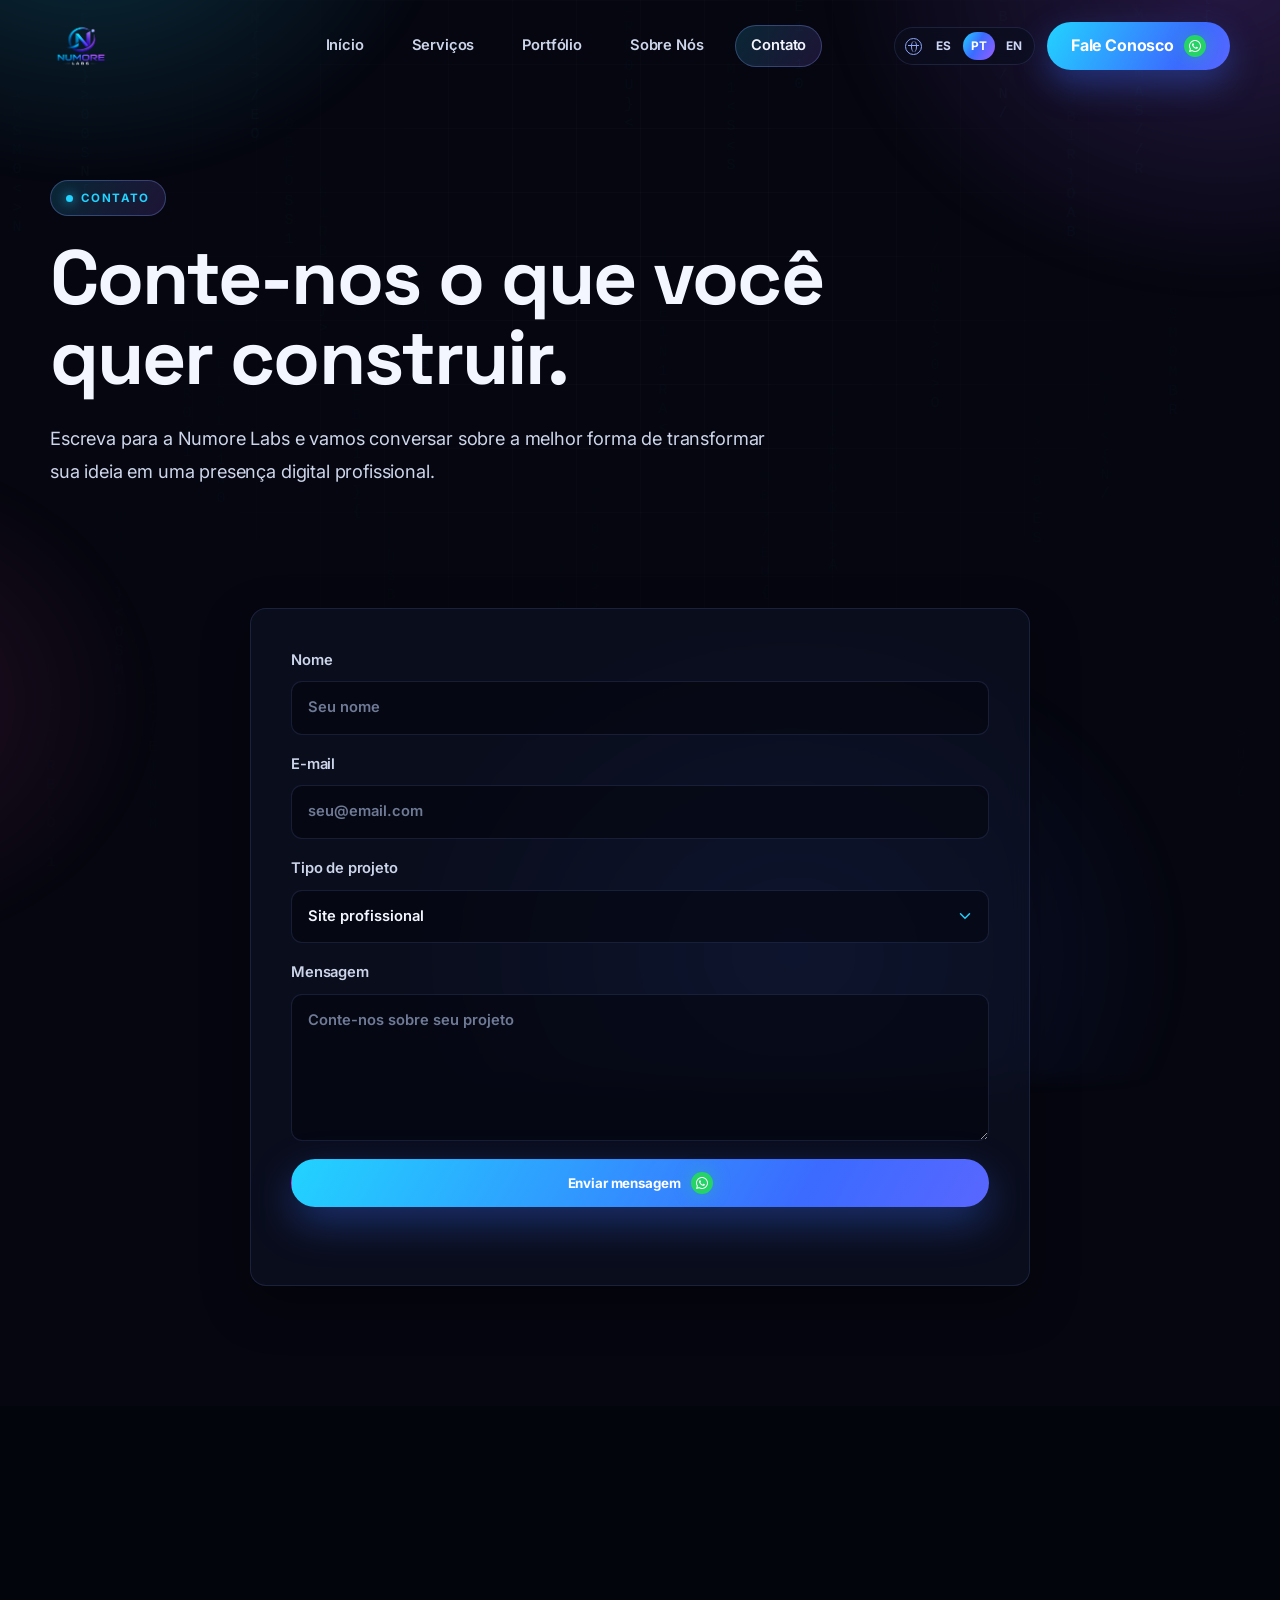
==== commit fb7fe2f7: "Add post-launch support service" ====
--- a/contacto.html
+++ b/contacto.html
@@ -26,14 +26,14 @@
         <form class="contact-form" data-contact-form>
           <label><span data-i18n="form.name">Nome</span><input type="text" name="name" placeholder="Seu nome" data-i18n-placeholder="form.namePlaceholder" required /></label>
           <label><span data-i18n="form.email">E-mail</span><input type="email" name="email" placeholder="seu@email.com" data-i18n-placeholder="form.emailPlaceholder" required /></label>
-          <label><span data-i18n="form.project">Tipo de projeto</span><select name="project"><option data-i18n="form.optionWeb">Site profissional</option><option data-i18n="form.optionLanding">Landing page de conversão</option><option data-i18n="form.optionCatalog">Catálogo ou loja virtual</option></select></label>
+          <label><span data-i18n="form.project">Tipo de projeto</span><select name="project"><option data-i18n="form.optionWeb">Site profissional</option><option data-i18n="form.optionLanding">Landing page de conversão</option><option data-i18n="form.optionCatalog">Catálogo ou loja virtual</option><option data-i18n="form.optionSupport">Suporte depois do lançamento</option></select></label>
           <label><span data-i18n="form.message">Mensagem</span><textarea name="message" rows="5" placeholder="Conte-nos sobre seu projeto" data-i18n-placeholder="form.messagePlaceholder" required></textarea></label>
           <button class="btn btn-primary whatsapp-link" type="submit"><span data-i18n="form.submit">Enviar mensagem</span><span class="wa-icon" aria-hidden="true"></span></button>
           <p class="form-note" data-form-note aria-live="polite"></p>
         </form>
       </section>
     </main>
-    <footer class="site-footer"><div class="footer-grid section-shell"><div class="footer-brand"><img src="assets/numore-logo.png" alt="Logo Numore Labs" /><p data-i18n="footer.blurb">Soluções digitais que impulsionam seu negócio e conectam você ao futuro.</p></div><div><h3 data-i18n="footer.navigation">Navegação</h3><a href="index.html" data-i18n="nav.home">Início</a><a href="servicios.html" data-i18n="nav.services">Serviços</a><a href="portafolio.html" data-i18n="nav.portfolio">Portfólio</a><a href="sobre-nosotros.html" data-i18n="nav.about">Sobre Nós</a><a href="contacto.html" data-i18n="nav.contact">Contato</a></div><div><h3 data-i18n="nav.services">Serviços</h3><a href="servicios.html#sitios-profesionales" data-i18n="services.web.title">Sites Profissionais</a><a href="servicios.html#landing-pages" data-i18n="services.landing.title">Landing Pages de Conversão</a><a href="servicios.html#catalogos-tiendas" data-i18n="services.store.title">Catálogos e Lojas Virtuais</a></div><div><h3 data-i18n="common.talk">Fale Conosco</h3><a href="https://wa.me/5511973570887?text=Hola%20Numore%20Labs%2C%20quiero%20hacer%20una%20consulta" target="_blank" rel="noopener">+55 11 97357-0887</a><a href="mailto:numorelabs@gmail.com">numorelabs@gmail.com</a><span data-i18n="footer.location">São Paulo - SP</span></div></div><p class="copyright" data-i18n="footer.copy">© 2025 Numore Labs. Todos os direitos reservados.</p></footer>
+    <footer class="site-footer"><div class="footer-grid section-shell"><div class="footer-brand"><img src="assets/numore-logo.png" alt="Logo Numore Labs" /><p data-i18n="footer.blurb">Soluções digitais que impulsionam seu negócio e conectam você ao futuro.</p></div><div><h3 data-i18n="footer.navigation">Navegação</h3><a href="index.html" data-i18n="nav.home">Início</a><a href="servicios.html" data-i18n="nav.services">Serviços</a><a href="portafolio.html" data-i18n="nav.portfolio">Portfólio</a><a href="sobre-nosotros.html" data-i18n="nav.about">Sobre Nós</a><a href="contacto.html" data-i18n="nav.contact">Contato</a></div><div><h3 data-i18n="nav.services">Serviços</h3><a href="servicios.html#sitios-profesionales" data-i18n="services.web.title">Sites Profissionais</a><a href="servicios.html#landing-pages" data-i18n="services.landing.title">Landing Pages de Conversão</a><a href="servicios.html#catalogos-tiendas" data-i18n="services.store.title">Catálogos e Lojas Virtuais</a><a href="servicios.html#soporte-lanzamiento" data-i18n="services.support.title">Suporte depois do lançamento</a></div><div><h3 data-i18n="common.talk">Fale Conosco</h3><a href="https://wa.me/5511973570887?text=Hola%20Numore%20Labs%2C%20quiero%20hacer%20una%20consulta" target="_blank" rel="noopener">+55 11 97357-0887</a><a href="mailto:numorelabs@gmail.com">numorelabs@gmail.com</a><span data-i18n="footer.location">São Paulo - SP</span></div></div><p class="copyright" data-i18n="footer.copy">© 2025 Numore Labs. Todos os direitos reservados.</p></footer>
     <script src="script.js"></script>
   </body>
 </html>
--- a/styles.css
+++ b/styles.css
@@ -919,7 +919,7 @@
 
 .service-grid {
   display: grid;
-  grid-template-columns: repeat(3, 1fr);
+  grid-template-columns: repeat(4, 1fr);
   gap: 18px;
 }
 
@@ -1209,6 +1209,13 @@
   transform: translateY(-4px);
   border-color: var(--line-strong);
   box-shadow: var(--glow);
+}
+
+.detail-card-support {
+  border-color: rgba(54, 255, 134, 0.26);
+  background:
+    radial-gradient(circle at 92% 14%, rgba(54, 255, 134, 0.08), transparent 34%),
+    linear-gradient(145deg, rgba(11, 17, 35, 0.96), rgba(8, 12, 27, 0.9));
 }
 
 .detail-card > span {
